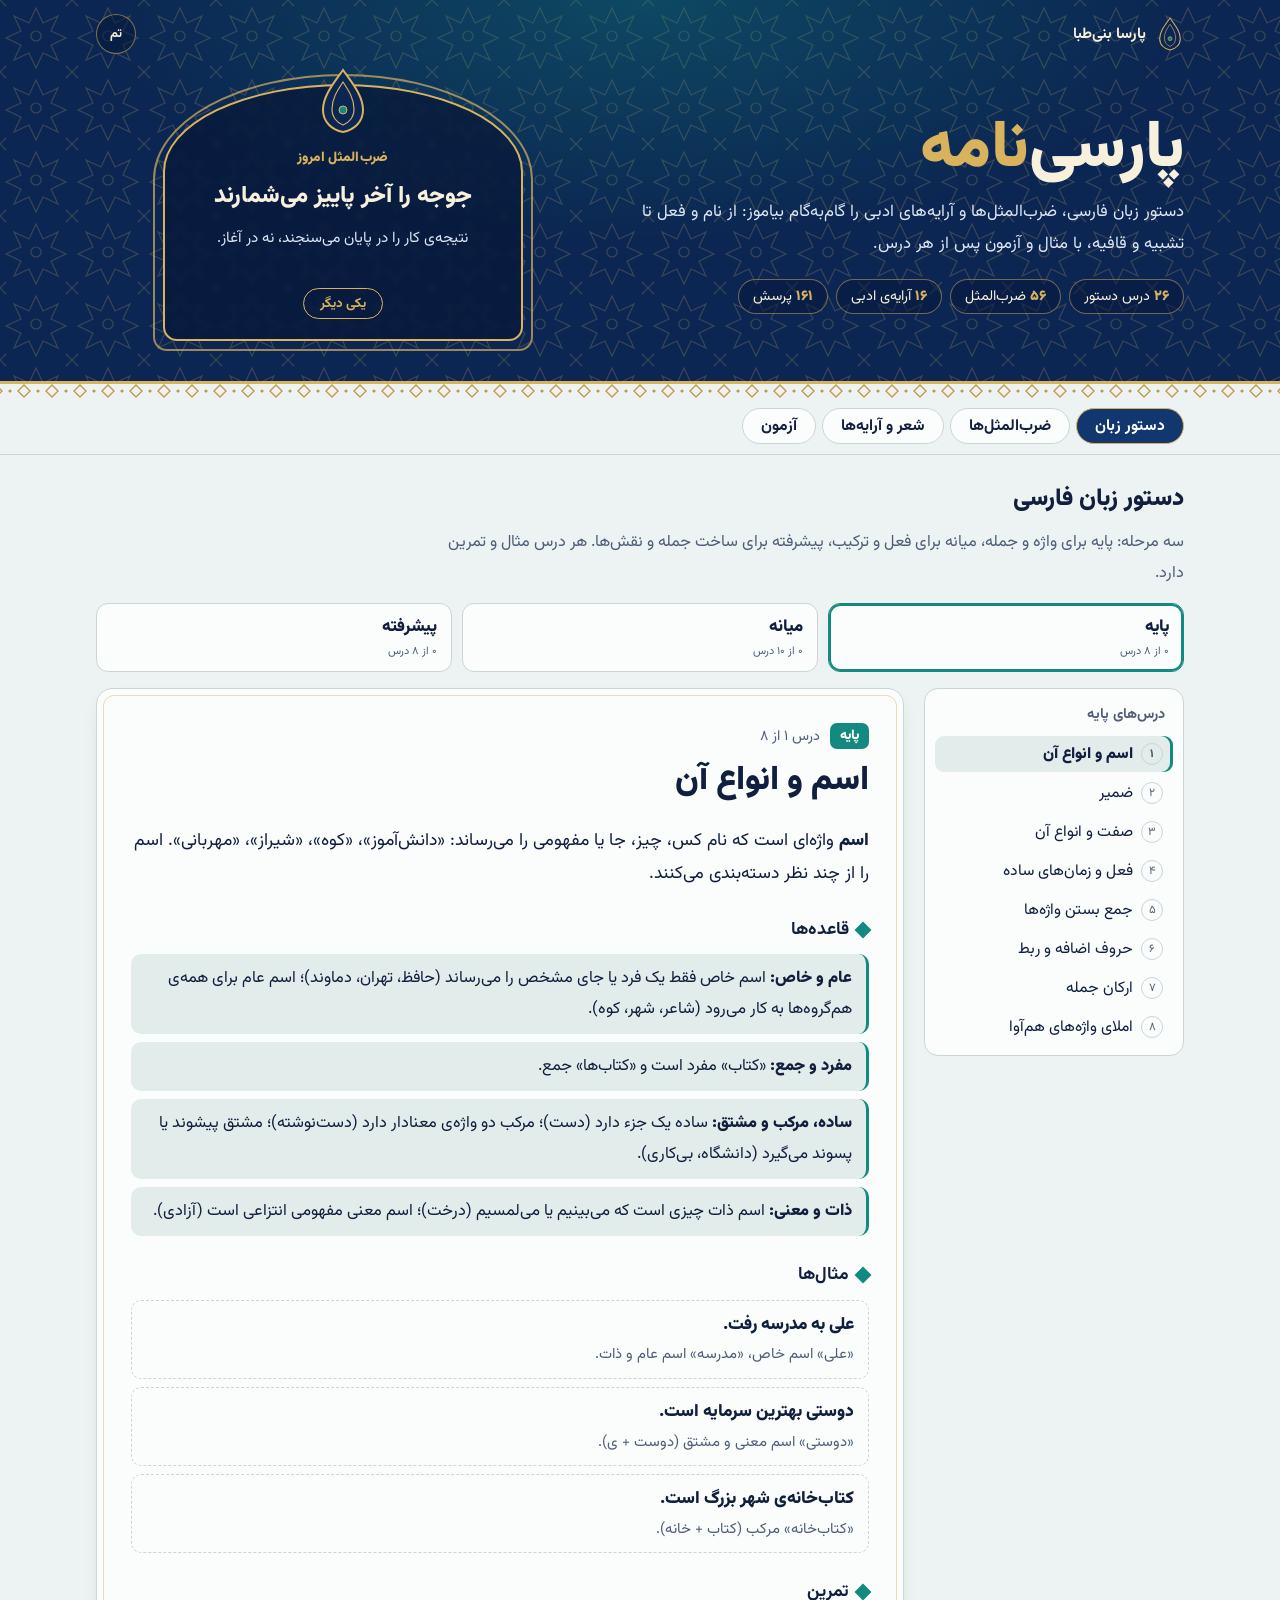
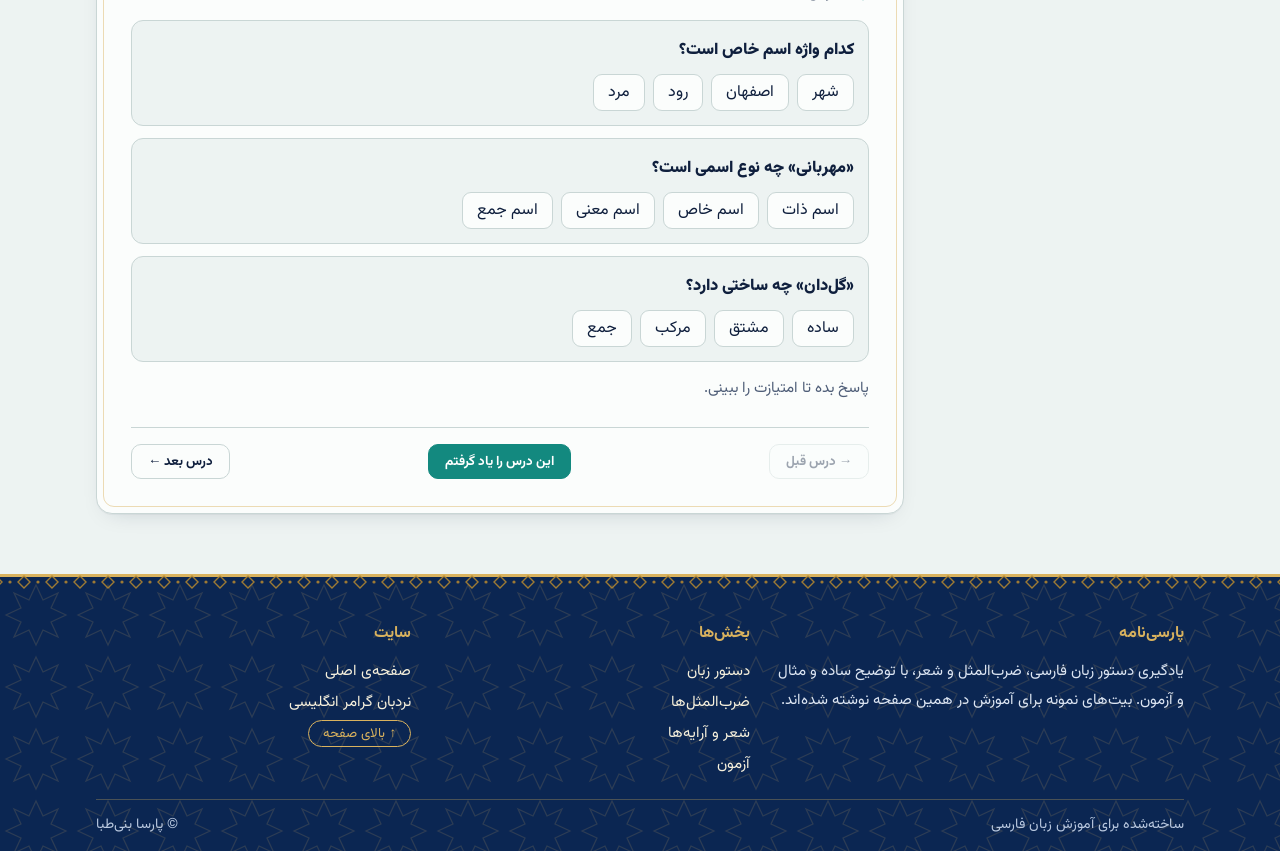
==== persian/index.html @ a96c4ddb "Add Persian learning page at /persian (grammar, proverbs, poetry devices, quiz) Co-Authored-By: Clau" ====
<!doctype html>
<html lang="fa" dir="rtl"><head><meta charset="utf-8"><meta name="viewport" content="width=device-width,initial-scale=1,viewport-fit=cover"><meta name="description" content="پارسی‌نامه: آموزش تعاملی دستور زبان فارسی، ضرب‌المثل‌ها و آرایه‌های ادبی شعر، با مثال و آزمون."><meta property="og:title" content="پارسی‌نامه"><meta property="og:type" content="website"><link rel="icon" href="../assets/img/favicon.svg"><meta name="theme-color" content="#0B2652"><title>پارسی‌نامه | دستور زبان، ضرب‌المثل و شعر فارسی</title>


<style>@font-face{font-family:'Vazirmatn';font-style:normal;font-weight:400;font-display:swap;src:url(fonts/Vazirmatn-Regular.woff2) format('woff2')}@font-face{font-family:'Vazirmatn';font-style:normal;font-weight:500;font-display:swap;src:url(fonts/Vazirmatn-Medium.woff2) format('woff2')}@font-face{font-family:'Vazirmatn';font-style:normal;font-weight:700;font-display:swap;src:url(fonts/Vazirmatn-Bold.woff2) format('woff2')}@font-face{font-family:'Vazirmatn';font-style:normal;font-weight:800;font-display:swap;src:url(fonts/Vazirmatn-Black.woff2) format('woff2')}@font-face{font-family:'Vazirmatn';font-style:normal;font-weight:900;font-display:swap;src:url(fonts/Vazirmatn-Black.woff2) format('woff2')}[hidden]{display:none!important}body{margin:0}
/* Layout: lapis header with khatam lattice and a pointed-arch emblem; tile-framed cards below; gold hairlines, turquoise for level accents. */
:root{
  --bg:#EDF3F2; --surface:#FBFDFC; --ink:#0F1F3D; --muted:#4F5E78; --line:#C9D6D5; --soft:#E2ECEA;
  --lap:#12376F; --lap2:#0B2652; --fir:#13897F; --gold:#A87A22; --goldl:#D9B25E; --anar:#A3283C;
  --l1:#13897F; --l2:#2B5CB0; --l3:#A3283C; --lv:var(--fir);
  --ok:#157A4E; --ok-bg:#E1F3EA; --bad:#B02A3D; --bad-bg:#FBE6E9; --hero-ink:#F6F0DC;
  --fa:"Vazirmatn",Tahoma,"Segoe UI",sans-serif; --shadow:0 1px 0 rgba(15,31,61,.04),0 8px 24px -14px rgba(15,31,61,.25);
}
@media (prefers-color-scheme:dark){:root:not([data-theme="light"]){
  --bg:#08142B; --surface:#0F1F3E; --ink:#E9EFF7; --muted:#9DAFCB; --line:#233A63; --soft:#13264A;
  --lap:#0C2252; --lap2:#071838; --fir:#45C9BE; --gold:#E0B85F; --goldl:#E0B85F; --anar:#EE7389;
  --l1:#45C9BE; --l2:#7BA6F0; --l3:#EE7389; --lv:var(--fir);
  --ok:#5FD39A; --ok-bg:#12372B; --bad:#FF8696; --bad-bg:#431A24; --hero-ink:#F6F0DC; --shadow:0 8px 24px -14px rgba(0,0,0,.6); color-scheme:dark}}
:root[data-theme="dark"]{
  --bg:#08142B; --surface:#0F1F3E; --ink:#E9EFF7; --muted:#9DAFCB; --line:#233A63; --soft:#13264A;
  --lap:#0C2252; --lap2:#071838; --fir:#45C9BE; --gold:#E0B85F; --goldl:#E0B85F; --anar:#EE7389;
  --l1:#45C9BE; --l2:#7BA6F0; --l3:#EE7389; --lv:var(--fir);
  --ok:#5FD39A; --ok-bg:#12372B; --bad:#FF8696; --bad-bg:#431A24; --hero-ink:#F6F0DC; --shadow:0 8px 24px -14px rgba(0,0,0,.6); color-scheme:dark}
*{box-sizing:border-box}
body{margin:0;background:var(--bg);color:var(--ink);font-family:var(--fa);font-size:1.02rem;line-height:1.9;-webkit-font-smoothing:antialiased}
button{font-family:inherit;color:inherit}
:focus-visible{outline:3px solid var(--goldl);outline-offset:2px}
.in{width:100%;max-width:1120px;margin-inline:auto;padding-left:max(16px,env(safe-area-inset-left,0px));padding-right:max(16px,env(safe-area-inset-right,0px))}
/* hero */
.hero{position:relative;color:var(--hero-ink);background:var(--lap2);isolation:isolate;overflow:hidden;
 background-image:url("data:image/svg+xml,%3Csvg xmlns='http://www.w3.org/2000/svg' width='72' height='72' viewBox='0 0 72 72' fill='none' stroke='%23D9B25E' stroke-opacity='.22' stroke-width='1.2'%3E%3Cpath d='M36 8l7 15 15-7-7 15 15 7-15 7 7 15-15-7-7 15-7-15-15 7 7-15-15-7 15-7-7-15 15 7z'/%3E%3Cpath d='M0 0l6 6M72 0l-6 6M0 72l6-6M72 72l-6-6' /%3E%3Ccircle cx='36' cy='36' r='5'/%3E%3C/svg%3E");
 border-bottom:3px solid var(--goldl)}
.hero::after{content:"";position:absolute;inset:0;background:radial-gradient(60% 90% at 50% 0,rgba(19,137,127,.35),transparent 70%);z-index:-1}
.hero-top{display:flex;align-items:center;justify-content:space-between;gap:12px;padding-block:14px}
.brand{display:flex;align-items:center;gap:10px;color:inherit;text-decoration:none;font-weight:700;font-size:.95rem}
.brand svg{width:28px;height:34px}
.iconbtn{border:1px solid rgba(217,178,94,.55);background:rgba(7,24,56,.5);color:var(--hero-ink);width:40px;height:40px;border-radius:50%;cursor:pointer;display:grid;place-items:center;font-size:1.1rem}
.iconbtn:hover{background:rgba(217,178,94,.2)}
.hero-main{display:grid;grid-template-columns:minmax(0,1.15fr) minmax(0,1fr);gap:28px;padding-block:16px 40px;align-items:center}
.hero h1{margin:0 0 8px;font-weight:900;font-size:clamp(2.4rem,7vw,4.1rem);line-height:1.2;letter-spacing:0}
.hero h1 em{font-style:normal;color:var(--goldl)}
.hero .sub{margin:0 0 18px;max-width:34em;color:#DCE5F2;font-size:1.05rem}
.chips{display:flex;flex-wrap:wrap;gap:8px}
.chips span{border:1px solid rgba(217,178,94,.5);border-radius:999px;padding:3px 14px;font-size:.9rem;background:rgba(7,24,56,.45)}
.chips b{color:var(--goldl);font-weight:800}
.arch{position:relative;justify-self:center;width:min(100%,360px)}
.arch::before{content:"";position:absolute;inset:-10px;border:2px solid var(--goldl);border-radius:50% 50% 14px 14px/38% 38% 14px 14px;opacity:.7}
.today{position:relative;background:rgba(7,24,56,.72);border:2px solid var(--goldl);border-radius:50% 50% 14px 14px/34% 34% 14px 14px;padding:56px 22px 20px;text-align:center;backdrop-filter:blur(2px)}
.today .lab{display:inline-block;color:var(--goldl);font-weight:800;font-size:.85rem;letter-spacing:.02em}
.today .pvt{font-size:1.45rem;font-weight:800;line-height:1.7;margin:4px 0 8px;text-wrap:balance}
.today .pvm{font-size:.95rem;color:#DCE5F2;margin:0 0 12px;min-height:3.4em}
.today .go{border:1px solid var(--goldl);background:transparent;color:var(--goldl);padding:4px 16px;border-radius:999px;cursor:pointer;font-weight:700}
.today .go:hover{background:var(--goldl);color:#0B2652}
.toranj{position:absolute;top:-18px;left:50%;transform:translateX(-50%);width:54px;height:66px}
/* ornament */
.zar{height:14px;background:url("data:image/svg+xml,%3Csvg xmlns='http://www.w3.org/2000/svg' width='28' height='14' viewBox='0 0 28 14'%3E%3Cpath d='M14 1l6 6-6 6-6-6z' fill='none' stroke='%23B8892E' stroke-width='1.4'/%3E%3Ccircle cx='0' cy='7' r='1.6' fill='%23B8892E'/%3E%3Ccircle cx='28' cy='7' r='1.6' fill='%23B8892E'/%3E%3C/svg%3E") repeat-x center;opacity:.85}
/* tabs */
.bar{position:sticky;top:env(safe-area-inset-top,0px);z-index:5;background:var(--bg);border-bottom:1px solid var(--line)}
.tabs{display:flex;gap:6px;padding-block:10px;overflow-x:auto;scrollbar-width:thin}
.tabs button{flex:0 0 auto;border:1.5px solid var(--line);background:var(--surface);border-radius:999px;padding:5px 18px;font-weight:700;cursor:pointer;font-size:.98rem;white-space:nowrap}
.tabs button[aria-pressed="true"]{background:var(--lap);color:#fff;border-color:var(--goldl);box-shadow:0 0 0 2px var(--lap) inset}
:root[data-theme="dark"] .tabs button[aria-pressed="true"]{background:var(--lap);}
body::before{content:"";position:fixed;inset:0 0 auto;height:env(safe-area-inset-top,0px);z-index:10;background:var(--bg)}
main{padding-block:22px 40px}
h2.sec{font-size:1.5rem;margin:0 0 4px;font-weight:900}
.lead{color:var(--muted);margin:0 0 14px;max-width:46em}
/* levels */
.levels{display:grid;grid-template-columns:repeat(3,minmax(0,1fr));gap:10px;margin-bottom:16px}
.lvb{border:1.5px solid var(--line);background:var(--surface);border-radius:12px;padding:10px 14px;cursor:pointer;text-align:right;position:relative;overflow:hidden}
.lvb b{display:block;font-size:1.05rem}.lvb small{color:var(--muted)}
.lvb::before{content:"";position:absolute;inset:0 auto 0 0;width:var(--p,0%);background:var(--c);opacity:.14}
.lvb[aria-pressed="true"]{border-color:var(--c);box-shadow:0 0 0 2px var(--c) inset}
.grid{display:grid;grid-template-columns:260px minmax(0,1fr);gap:20px;align-items:start}
.list{position:sticky;top:64px;max-height:calc(100vh - 80px);overflow:auto;background:var(--surface);border:1px solid var(--line);border-radius:14px;padding:10px}
.list h3{margin:2px 8px 8px;font-size:.9rem;color:var(--muted)}
.list ol{list-style:none;margin:0;padding:0;display:grid;gap:3px}
.list button{width:100%;display:flex;align-items:center;gap:8px;border:0;background:transparent;border-radius:9px;padding:6px 10px;cursor:pointer;text-align:right;font-size:.98rem}
.list button:hover{background:var(--soft)}
.list button[aria-current="true"]{background:var(--soft);font-weight:800;box-shadow:inset -3px 0 0 var(--lv)}
.dot{flex:0 0 22px;height:22px;border-radius:50%;border:1.5px solid var(--line);display:grid;place-items:center;font-size:.72rem;color:var(--muted)}
.dot.on{background:var(--ok);border-color:var(--ok);color:#fff}
.card{background:var(--surface);border:1px solid var(--line);border-radius:16px;padding:clamp(18px,3.2vw,34px);box-shadow:var(--shadow);position:relative}
.card::after{content:"";position:absolute;inset:6px;border:1px solid var(--goldl);border-radius:11px;opacity:.45;pointer-events:none}
.eyebrow{display:flex;align-items:center;gap:10px;color:var(--muted);font-size:.9rem}
.tag{background:var(--lv);color:#fff;border-radius:7px;padding:0 10px;font-weight:800;font-size:.85rem}
.card h2{margin:6px 0 10px;font-size:clamp(1.5rem,3.6vw,2.1rem);font-weight:900;line-height:1.5}
.card h3{font-size:1.1rem;margin:22px 0 8px;display:flex;align-items:center;gap:8px}
.card h3::before{content:"";width:12px;height:12px;background:var(--lv);transform:rotate(45deg);flex:0 0 12px}
.intro{font-size:1.1rem}
.rules{margin:0;padding:0;list-style:none;display:grid;gap:8px}
.rules li{padding:9px 14px;border-radius:10px;background:var(--soft);border-right:3px solid var(--lv)}
b{font-weight:800}
.exs{display:grid;gap:8px}
.ex{border:1px dashed var(--line);border-radius:10px;padding:8px 14px}
.ex .s{font-weight:800;font-size:1.08rem}
.ex .n{color:var(--muted);font-size:.93rem}
.foot{display:flex;flex-wrap:wrap;gap:10px;justify-content:space-between;align-items:center;margin-top:24px;padding-top:16px;border-top:1px solid var(--line)}
.btn{border:1.5px solid var(--line);background:var(--surface);border-radius:10px;padding:6px 16px;cursor:pointer;font-weight:700}
.btn:hover{border-color:var(--lv)}
.btn.primary{background:var(--lv);border-color:var(--lv);color:#fff}
:root:not([data-theme="dark"]) .btn.primary{color:#fff}
.btn:disabled{opacity:.4;cursor:default}
/* quiz */
.q{margin:12px 0;padding:14px;border:1px solid var(--line);border-radius:12px;background:var(--bg)}
.qt{font-weight:800;margin-bottom:8px}
.qt.v{font-weight:600;line-height:2}
.opts{display:flex;flex-wrap:wrap;gap:8px}
.opts button{border:1.5px solid var(--line);background:var(--surface);border-radius:9px;padding:5px 14px;cursor:pointer;font-size:1rem}
.opts button:hover:not(:disabled){border-color:var(--lv)}
.opts button.ok{border-color:var(--ok);background:var(--ok-bg);color:var(--ok);font-weight:800}
.opts button.bad{border-color:var(--bad);background:var(--bad-bg);color:var(--bad);text-decoration:line-through}
.opts button:disabled{cursor:default}
.opts.col{flex-direction:column;align-items:stretch}
.opts.col button{text-align:right;line-height:1.8}
.why{margin-top:10px;font-size:.94rem;padding:8px 12px;border-radius:8px}
.why.ok{background:var(--ok-bg);color:var(--ok)}.why.bad{background:var(--bad-bg);color:var(--bad)}
.pscore{color:var(--muted);font-size:.95rem}
.link{border:0;background:none;color:var(--lv);text-decoration:underline;cursor:pointer;padding:0;font-weight:700}
/* verses */
.bayt{display:grid;grid-template-columns:minmax(0,1fr) 28px minmax(0,1fr);align-items:center;gap:6px;margin:10px 0;padding:14px 16px;border:1px solid var(--goldl);border-radius:10px;background:linear-gradient(var(--soft),var(--soft));position:relative;font-size:1.12rem;font-weight:500;line-height:2}
.bayt::before{content:"";position:absolute;inset:3px;border:1px solid var(--line);border-radius:7px;pointer-events:none}
.bayt .m{text-align:center;position:relative}
.bayt .g{text-align:center;color:var(--gold);font-size:.9rem}
.bayt.one{grid-template-columns:1fr}
.bn{margin:-4px 4px 12px;font-size:.93rem;color:var(--muted)}
.bn b{color:var(--lv)}
.phs{display:grid;grid-template-columns:repeat(auto-fill,minmax(250px,1fr));gap:8px}
.ph{border:1px dashed var(--line);border-radius:10px;padding:8px 12px}
.ph b{display:block}.ph span{color:var(--muted);font-size:.92rem}
.ptabs{display:flex;gap:8px;margin-bottom:14px;flex-wrap:wrap}
.ptabs button{border:1.5px solid var(--line);background:var(--surface);border-radius:999px;padding:4px 16px;cursor:pointer;font-weight:700}
.ptabs button[aria-pressed="true"]{background:var(--gold);border-color:var(--gold);color:#fff}
:root[data-theme="dark"] .ptabs button[aria-pressed="true"]{color:#0B2652}
@media (prefers-color-scheme:dark){:root:not([data-theme="light"]) .ptabs button[aria-pressed="true"]{color:#0B2652}}
/* proverbs */
.tools{display:flex;gap:10px;flex-wrap:wrap;margin-bottom:12px}
.tools input{flex:1 1 220px;min-width:0;font:inherit;border:1.5px solid var(--line);background:var(--surface);color:var(--ink);padding:6px 14px;border-radius:10px}
.cats{display:flex;gap:6px;flex-wrap:wrap;margin-bottom:14px}
.cats button{border:1.5px solid var(--line);background:var(--surface);border-radius:999px;padding:3px 14px;cursor:pointer;font-size:.93rem}
.cats button[aria-pressed="true"]{background:var(--fir);border-color:var(--fir);color:#fff}
:root[data-theme="dark"] .cats button[aria-pressed="true"]{color:#08142B}
@media (prefers-color-scheme:dark){:root:not([data-theme="light"]) .cats button[aria-pressed="true"]{color:#08142B}}
.pvs{display:grid;grid-template-columns:repeat(auto-fill,minmax(310px,1fr));gap:12px}
.pv{background:var(--surface);border:1px solid var(--line);border-radius:14px;padding:16px 18px;position:relative;box-shadow:var(--shadow);min-width:0}
.pv::before{content:"";position:absolute;inset:5px;border:1px solid var(--goldl);border-radius:10px;opacity:.4;pointer-events:none}
.pv .t{font-weight:900;font-size:1.12rem;line-height:1.8;text-wrap:balance}
.pv .c{font-size:.8rem;color:var(--muted)}
.pv .mm{margin-top:8px}
.pv .mm p{margin:0 0 6px}
.pv .us{color:var(--muted);font-size:.93rem}
.pv button.show{margin-top:6px}
/* quiz box */
.quizbox{background:var(--surface);border:1px solid var(--line);border-radius:16px;padding:clamp(18px,3.5vw,34px);max-width:780px;margin:0 auto;box-shadow:var(--shadow);position:relative}
.quizbox::after{content:"";position:absolute;inset:6px;border:1px solid var(--goldl);border-radius:11px;opacity:.45;pointer-events:none}
.picks{display:flex;flex-wrap:wrap;gap:8px;margin:12px 0}
.picks label{border:1.5px solid var(--line);border-radius:10px;padding:4px 14px;cursor:pointer;display:flex;gap:8px;align-items:center}
.qprog{display:flex;justify-content:space-between;color:var(--muted);font-size:.92rem;margin-bottom:6px}
.score{font-size:3rem;font-weight:900;color:var(--lv)}
.miss{list-style:none;padding:0;display:grid;gap:8px}
.miss li{border:1px solid var(--line);border-radius:10px;padding:10px 14px}
/* footer */
.site-foot{margin-top:20px;background:var(--lap2);color:var(--hero-ink);border-top:3px solid var(--goldl);position:relative;
 background-image:url("data:image/svg+xml,%3Csvg xmlns='http://www.w3.org/2000/svg' width='72' height='72' viewBox='0 0 72 72' fill='none' stroke='%23D9B25E' stroke-opacity='.16' stroke-width='1.2'%3E%3Cpath d='M36 8l7 15 15-7-7 15 15 7-15 7 7 15-15-7-7 15-7-15-15 7 7-15-15-7 15-7-7-15 15 7z'/%3E%3C/svg%3E")}
.foot-in{display:grid;grid-template-columns:1.3fr 1fr 1fr;gap:24px;padding-block:30px 20px}
.site-foot h4{margin:0 0 8px;color:var(--goldl);font-size:1rem}
.site-foot p,.site-foot li{margin:0;color:#DCE5F2;font-size:.95rem}
.site-foot ul{list-style:none;margin:0;padding:0;display:grid;gap:2px}
.site-foot a,.site-foot .fl{color:var(--hero-ink);text-decoration:none;border:0;background:none;cursor:pointer;padding:0;font-size:.95rem}
.site-foot a:hover,.site-foot .fl:hover{color:var(--goldl)}
.copy{border-top:1px solid rgba(217,178,94,.3);padding-block:12px;display:flex;justify-content:space-between;gap:10px;flex-wrap:wrap;font-size:.88rem;color:#B9C8DF}
.up{border:1px solid var(--goldl);background:transparent;color:var(--goldl);border-radius:999px;padding:2px 14px;cursor:pointer}
@media (max-width:860px){
 .hero-main{grid-template-columns:1fr}.arch{width:min(100%,380px)}
 .grid{grid-template-columns:1fr}.list{position:static;max-height:none}
 .list ol{display:flex;overflow-x:auto;gap:6px;padding-bottom:4px}.list li{flex:0 0 auto}.list button{white-space:nowrap;border:1px solid var(--line)}
 .foot-in{grid-template-columns:1fr}
 .bayt{grid-template-columns:1fr;gap:0}.bayt .g{display:none}
}
@media (prefers-reduced-motion:reduce){*{animation:none!important;transition:none!important}}
</style>
</head><body><svg width="0" height="0" style="position:absolute" aria-hidden="true"><defs>
<symbol id="toranj" viewBox="0 0 54 66"><path d="M27 2c10 14 20 26 20 40 0 12-9 20-20 22C16 62 7 54 7 42 7 28 17 16 27 2z" fill="#0B2652" stroke="#D9B25E" stroke-width="2"/><path d="M27 14c6 9 11 17 11 27 0 8-5 14-11 16-6-2-11-8-11-16 0-10 5-18 11-27z" fill="none" stroke="#D9B25E" stroke-width="1.2"/><circle cx="27" cy="42" r="4" fill="#13897F" stroke="#D9B25E" stroke-width="1"/></symbol>
<symbol id="star" viewBox="0 0 40 40"><path d="M20 2l5 11 11-5-5 11 11 5-11 5 5 11-11-5-5 11-5-11-11 5 5-11L2 20l11-5-5-11 11 5z" fill="none" stroke="currentColor" stroke-width="2" stroke-linejoin="round"/></symbol>
</defs></svg>
<header class="hero">
 <div class="in">
  <div class="hero-top">
   <a class="brand" href="https://parsabanitaba.ir/" aria-label="سایت پارسا بنی‌طبا"><svg aria-hidden="true"><use href="#toranj"/></svg><span>پارسا بنی‌طبا</span></a>
   <button class="iconbtn" id="theme" aria-label="تغییر تم روشن و تاریک" title="تغییر تم" style="font-size:.8rem;font-weight:700">تم</button>
  </div>
  <div class="hero-main">
   <div>
    <h1>پارسی<em>‌نامه</em></h1>
    <p class="sub">دستور زبان فارسی، ضرب‌المثل‌ها و آرایه‌های ادبی را گام‌به‌گام بیاموز: از نام و فعل تا تشبیه و قافیه، با مثال و آزمون پس از هر درس.</p>
    <div class="chips"><span><b id="st-g">۰</b> درس دستور</span><span><b id="st-p">۰</b> ضرب‌المثل</span><span><b id="st-a">۰</b> آرایه‌ی ادبی</span><span><b id="st-q">۰</b> پرسش</span></div>
   </div>
   <div class="arch"><div class="today"><svg class="toranj" aria-hidden="true"><use href="#toranj"/></svg><span class="lab">ضرب‌المثل امروز</span><div class="pvt" id="tdT"></div><p class="pvm" id="tdM"></p><button class="go" id="tdN">یکی دیگر</button></div></div>
  </div>
 </div>
</header>
<div class="zar" aria-hidden="true"></div>
<div class="bar"><div class="in"><nav class="tabs" aria-label="بخش‌ها">
 <button data-mode="gram" aria-pressed="true">دستور زبان</button>
 <button data-mode="prov" aria-pressed="false">ضرب‌المثل‌ها</button>
 <button data-mode="poet" aria-pressed="false">شعر و آرایه‌ها</button>
 <button data-mode="quiz" aria-pressed="false">آزمون</button>
</nav></div></div>
<main class="in"><div id="main"></div></main>
<footer class="site-foot">
 <div class="zar" aria-hidden="true" style="margin-top:-2px"></div>
 <div class="in">
  <div class="foot-in">
   <div><h4>پارسی‌نامه</h4><p>یادگیری دستور زبان فارسی، ضرب‌المثل و شعر، با توضیح ساده و مثال و آزمون. بیت‌های نمونه برای آموزش در همین صفحه نوشته شده‌اند.</p></div>
   <div><h4>بخش‌ها</h4><ul><li><button class="fl" data-fmode="gram">دستور زبان</button></li><li><button class="fl" data-fmode="prov">ضرب‌المثل‌ها</button></li><li><button class="fl" data-fmode="poet">شعر و آرایه‌ها</button></li><li><button class="fl" data-fmode="quiz">آزمون</button></li></ul></div>
   <div><h4>سایت</h4><ul><li><a href="https://parsabanitaba.ir/">صفحه‌ی اصلی</a></li><li><a href="https://parsabanitaba.ir/english/">نردبان گرامر انگلیسی</a></li><li><button class="up" id="totop">↑ بالای صفحه</button></li></ul></div>
  </div>
  <div class="copy"><span>ساخته‌شده برای آموزش زبان فارسی</span><span>© پارسا بنی‌طبا</span></div>
 </div>
</footer>
<noscript><p style="padding:24px">برای استفاده از این صفحه جاوااسکریپت را فعال کنید.</p></noscript><script>
(function(){
"use strict";
const $=(s,r)=>(r||document).querySelector(s);
const store={get(k,d){try{const v=localStorage.getItem(k);return v==null?d:JSON.parse(v)}catch(e){return d}},set(k,v){try{localStorage.setItem(k,JSON.stringify(v))}catch(e){}}};
const esc=s=>String(s).replace(/[&<>"]/g,c=>({"&":"&amp;","<":"&lt;",">":"&gt;",'"':"&quot;"}[c]));
const rich=s=>esc(s).replace(/\*\*(.+?)\*\*/g,"<b>$1</b>");
const fd=n=>String(n).replace(/\d/g,d=>"۰۱۲۳۴۵۶۷۸۹"[d]);
const shuf=a=>{a=a.slice();for(let i=a.length-1;i>0;i--){const j=Math.floor(Math.random()*(i+1));[a[i],a[j]]=[a[j],a[i]]}return a};
const LVN={1:{n:"پایه",c:"--l1"},2:{n:"میانه",c:"--l2"},3:{n:"پیشرفته",c:"--l3"}};
const G=[
{lv:1,id:"esm",fa:"اسم و انواع آن",i:"**اسم** واژه‌ای است که نام کس، چیز، جا یا مفهومی را می‌رساند: «دانش‌آموز»، «کوه»، «شیراز»، «مهربانی». اسم را از چند نظر دسته‌بندی می‌کنند.",r:["**عام و خاص:** اسم خاص فقط یک فرد یا جای مشخص را می‌رساند (حافظ، تهران، دماوند)؛ اسم عام برای همه‌ی هم‌گروه‌ها به کار می‌رود (شاعر، شهر، کوه).","**مفرد و جمع:** «کتاب» مفرد است و «کتاب‌ها» جمع.","**ساده، مرکب و مشتق:** ساده یک جزء دارد (دست)؛ مرکب دو واژه‌ی معنادار دارد (دست‌نوشته)؛ مشتق پیشوند یا پسوند می‌گیرد (دانشگاه، بی‌کاری).","**ذات و معنی:** اسم ذات چیزی است که می‌بینیم یا می‌لمسیم (درخت)؛ اسم معنی مفهومی انتزاعی است (آزادی)."],x:["علی به مدرسه رفت.|«علی» اسم خاص، «مدرسه» اسم عام و ذات.","دوستی بهترین سرمایه است.|«دوستی» اسم معنی و مشتق (دوست + ی).","کتاب‌خانه‌ی شهر بزرگ است.|«کتاب‌خانه» مرکب (کتاب + خانه)."],q:[["کدام واژه اسم خاص است؟",["شهر","اصفهان","رود","مرد"],1,"«اصفهان» نام یک شهر مشخص است."],["«مهربانی» چه نوع اسمی است؟",["اسم ذات","اسم خاص","اسم معنی","اسم جمع"],2,"مفهومی انتزاعی است و دیده یا لمس نمی‌شود."],["«گل‌دان» چه ساختی دارد؟",["ساده","مشتق","مرکب","جمع"],2,"گل + دان؛ دو جزء معنادار."]]},
{lv:1,id:"zamir",fa:"ضمیر",i:"**ضمیر** واژه‌ای است که به جای اسم می‌نشیند تا تکرار نشود: «مریم آمد. او نشست.»",r:["**شخصی جدا:** من، تو، او، ما، شما، ایشان، آنان.","**شخصی پیوسته:** «‌م، ‌ت، ‌ش، ‌مان، ‌تان، ‌شان» که به واژه می‌چسبند: کتابم، کتابت، کتابش.","**اشاره:** این، آن، همین، همان، اینجا، آنجا.","**پرسشی:** که، کی، چه، چی، کدام، چند.","**مشترک:** خود، خویش، خویشتن (برای همه‌ی شخص‌ها).","**مبهم:** همه، هیچ‌کس، برخی، دیگری."],x:["من او را دیدم.|«من» ضمیر جدا؛ «او» ضمیر جدا (مفعول).","کتابم را برداشتم.|«‌م» ضمیر پیوسته (مضاف‌الیه).","او خود این کار را کرد.|«خود» ضمیر مشترک."],q:[["در «دفترش را باز کرد» ضمیر کدام است؟",["دفتر","ش","را","باز"],1,"«‌ش» ضمیر پیوسته است."],["«این» در «این را بردار» چیست؟",["ضمیر اشاره","ضمیر شخصی","صفت","قید"],0,"به جای اسم نشسته است."],["«خود» چه ضمیری است؟",["پرسشی","مشترک","اشاره","مبهم"],1,"در همه‌ی شخص‌ها به کار می‌رود."]]},
{lv:1,id:"sefat",fa:"صفت و انواع آن",i:"**صفت** واژه‌ای است که اسم را توصیف یا محدود می‌کند. در فارسی صفت معمولاً **بعد** از اسم می‌آید و میان آن‌ها کسره است: «گل زیبا».",r:["**بیانی:** ویژگی را می‌گوید (هوای سرد).","**شمارشی:** عدد است (سه کتاب، سومین روز). اصلی و ترتیبی دارد.","**اشاره:** این، آن (این کتاب).","**پرسشی:** کدام، چه، چند (کدام راه؟).","**تعجبی:** چه (چه هوایی!).","**مبهم:** هر، همه، چند، برخی (هر روز).","**صفت فاعلی، مفعولی، نسبی، لیاقت:** خندان، نوشته، ایرانی، دیدنی."],x:["دانش‌آموز کوشا موفق می‌شود.|«کوشا» صفت بیانی.","این کتاب را بردار.|«این» صفت اشاره.","چه شبی بود!|«چه» صفت تعجبی."],q:[["در «سه روز» «سه» چیست؟",["صفت شمارشی","صفت بیانی","قید","ضمیر"],0,"عدد است و اسم را می‌شمارد."],["صفت در «آب سرد» کدام است؟",["آب","سرد","هیچ‌کدام","هر دو"],1,"«سرد» ویژگی «آب» را می‌گوید."],["«ایرانی» در «غذای ایرانی» چه نوع صفتی است؟",["فاعلی","نسبی","شمارشی","اشاره"],1,"با پسوند «ـی» منسوب می‌کند."]]},
{lv:1,id:"fel",fa:"فعل و زمان‌های ساده",i:"**فعل** کاری را یا حالتی را همراه با زمان می‌رساند. هر فعل **بن ماضی** و **بن مضارع** دارد: «رفت» (بن ماضی: رفت) و «رو» (بن مضارع).",r:["**ماضی ساده:** بن ماضی + شناسه: رفتم، رفتی، رفت.","**مضارع اخباری:** می + بن مضارع + شناسه: می‌روم.","**آینده:** خواه + شناسه + بن ماضی: خواهم رفت.","**امر:** (ب) + بن مضارع: برو، بنویس. **نهی:** نـ + بن مضارع: نرو.","**شناسه‌ها:** ـم، ـی، ـ(ـد)، ـیم، ـید، ـند."],x:["او دیروز آمد.|ماضی ساده.","من هر روز کتاب می‌خوانم.|مضارع اخباری.","فردا خواهم رفت.|آینده.","در را نبند.|نهی."],q:[["«می‌نویسیم» چه زمانی است؟",["ماضی ساده","مضارع اخباری","آینده","امر"],1,"می + بن مضارع (نویس) + یم."],["بن مضارع «رفتن» کدام است؟",["رف","رو","رفت","می‌رو"],1,"«رو» (می‌روم)."],["«خواهند آمد» چه زمانی است؟",["مضارع","ماضی نقلی","آینده","امر"],2,"خواه + شناسه + بن ماضی."]]},
{lv:1,id:"jam",fa:"جمع بستن واژه‌ها",i:"در فارسی چند راه برای جمع بستن هست؛ پرکاربردترین «ها» است.",r:["**ـها:** برای همه‌ی اسم‌ها و امروز بیش از همه: کتاب‌ها، درخت‌ها.","**ـان:** بیشتر برای جاندار و کاربرد ادبی: دانشجویان، درختان.","**ـات:** معمولاً در واژه‌های عربی‌تبار: ادبیات، تجربیات، کلمات.","**ـین / ـون:** معلمین، مسلمون (عربی و گفتاری).","**جمع مکسر عربی:** کتب (کتاب)، علوم (علم)، اساتید (استاد). امروز بهتر است برای واژه‌ی فارسی از «ها» استفاده شود.","نکته: بعد از عدد، اسم مفرد می‌آید: «سه کتاب»، نه «سه کتاب‌ها»."],x:["پرندگان در آسمان‌اند.|ـان در پرنده‌گان (گ برای پیوند).","میوه‌جات فروشی باز است.|ـات.","پنج دانش‌آموز آمدند.|بعد از عدد مفرد."],q:[["شکل درست کدام است؟",["چهار کتاب‌ها","چهار کتاب","چهار کتابان","چهارتا کتب"],1,"بعد از عدد مفرد می‌آید."],["جمع «ادیب» با ـان کدام است؟",["ادیبان","ادیب‌ها‌ان","ادیبات","ادیب‌ین"],0,"ادیبان درست و رایج است."],["«ـات» بیشتر با چه واژه‌هایی می‌آید؟",["فارسی اصیل","عربی‌تبار","ترکی","فرانسوی"],1,"مثل ادبیات و مکاتبات."]]},
{lv:1,id:"harf",fa:"حروف اضافه و ربط",i:"**حرف** واژه‌ای است که بین واژه‌ها یا جمله‌ها پیوند می‌دهد و خودش معنی مستقل ندارد.",r:["**حرف اضافه:** از، به، در، با، بر، برای، تا، بی، مانند: «به خانه رفتم».","**حرف ربط همپایه:** و، یا، اما، ولی، لیکن.","**حرف ربط وابسته:** که، اگر، چون، زیرا، تا، هرچند.","**حرف ندا:** ای، یا، ا: «ای دوست!».","**حرف تأکید و ربط ویژه:** همین، نیز، هم."],x:["من و تو به بازار رفتیم.|«و» ربط همپایه؛ «به» حرف اضافه.","اگر بیایی، می‌روم.|«اگر» ربط وابسته (شرط).","ای خدا!|«ای» حرف ندا."],q:[["«که» در «گفت که می‌آید» چه حرفی است؟",["اضافه","ربط وابسته","ندا","همپایه"],1,"جمله‌ی «می‌آید» را به جمله‌ی پایه وصل می‌کند."],["حرف اضافه کدام است؟",["و","اما","با","اگر"],2,"«با» متمم می‌گیرد."],["«ای» کجا به کار می‌رود؟",["شرط","ندا","مقایسه","مکان"],1,"برای خطاب کردن."]]},
{lv:1,id:"jomle",fa:"ارکان جمله",i:"جمله از **نهاد** و **گزاره** ساخته می‌شود. نهاد کننده‌ی کار است و گزاره بقیه‌ی جمله. فعل در پایان جمله می‌آید.",r:["**نهاد:** کننده‌ی کار یا موضوع جمله (چه کسی؟).","**فعل:** هسته‌ی گزاره.","**مفعول:** آنچه کار بر آن واقع می‌شود (معمولاً با «را»).","**متمم:** اسمی با حرف اضافه (به مدرسه).","**قید:** زمان و مکان و چگونگی (امروز، آهسته).","**مسند:** در جمله‌ی اسنادی، ویژگی نهاد (هوا سرد است)."],x:["مریم نامه را نوشت.|نهاد: مریم؛ مفعول: نامه؛ فعل: نوشت.","کودک به باغ رفت.|متمم: به باغ.","او آهسته آمد.|قید: آهسته."],q:[["نهاد در «پسر کتاب را خرید» کدام است؟",["کتاب","پسر","را","خرید"],1,"کننده‌ی کار «پسر» است."],["«را» در «کتاب را خرید» نشانه‌ی چیست؟",["متمم","مفعول","مسند","نهاد"],1,"«را» نشانه‌ی مفعول است."],["«به باغ» چه نقشی دارد؟",["مفعول","قید","متمم","مسند"],2,"اسم همراه حرف اضافه."]]},
{lv:1,id:"emla",fa:"املای واژه‌های هم‌آوا",i:"در فارسی چند حرف یک صدا دارند و املای درست را باید از معنی و ریشه دانست.",r:["**ز، ذ، ض، ظ** (همه «ز»): زمان، ذهن، ضمیر، ظهر.","**س، ث، ص** (همه «س»): سبز، ثروت، صبر.","**ت، ط** (همه «ت»): تاب، طاقت.","**ق، غ:** قصه (ق)، غصه (غ)؛ قایم و غایب.","**ه، ح** و **ع، ا** در واژه‌های عربی: حیات، هیجان، عمر، امر.","هم‌آواها: **خوار** (ذلیل)، **خار** (تیغ)، **خواست** و **خاست**، **حضور** و **حظور**(نادرست)."],x:["صبر تلخ است ولی میوه‌ی شیرین دارد.|ص در صبر.","ذهنش خسته است.|ذ در ذهن.","غصه نخور، قصه بگو.|غ / ق."],q:[["شکل درست کدام است؟",["زهن","ذهن","ضهن","ظهن"],1,"ذهن با «ذ» است."],["«سبر / صبر / ثبر» کدام درست است؟",["سبر","صبر","ثبر","هیچ‌کدام"],1,"«صبر» با «ص»."],["«غایب» با «قایب» چه فرقی دارد؟",["هیچ","غایب درست است","قایب درست است","هر دو"],1,"غایب یعنی حاضر نبودن."]]}];

G.push(
{lv:2,id:"moratebe",fa:"مراتب صفت",i:"صفت سه مرتبه دارد: **مطلق**، **تفضیلی** و **عالی**.",r:["**مطلق:** بدون مقایسه: بزرگ.","**تفضیلی:** صفت + «تر»: بزرگ‌تر. با «از» مقایسه می‌کند: او از من بزرگ‌تر است.","**عالی:** صفت + «ترین» یا «تر از همه»: بزرگ‌ترین. در شعر کهن «ـین» هم هست: مهین، کهین.","صفت‌های تفضیلی عربی مثل «برتر، بهتر، بیشتر» خود تفضیلی‌اند؛ «بهتر» را «بهتر‌تر» نمی‌نویسند."],x:["البرز بلندتر از ساوالان نیست.|تفضیلی با «از».","او کوشاترین دانش‌آموز کلاس است.|عالی.","این راه بهتر است.|بهتر = خوب + تر."],q:[["مرتبه‌ی «زیباترین» چیست؟",["مطلق","تفضیلی","عالی","هیچ"],2,"ـترین = عالی."],["کدام درست است؟",["بهتر‌تر","بهتر","بدتر‌ترین‌تر","خوب‌تر‌تر"],1,"«بهتر» خود تفضیلی است."],["«از» در جمله‌ی «علی از رضا بلندتر است» چه می‌کند؟",["مقایسه","مکان","زمان","علت"],0,"مقایسه را کامل می‌کند."]]},
{lv:2,id:"zaman",fa:"زمان‌های ماضی و مضارع",i:"هر زمان با ساختی مشخص ساخته می‌شود. ماضی چند گونه دارد.",r:["**ماضی ساده:** رفتم.","**ماضی استمراری:** می + ماضی: می‌رفتم (کار مکرر یا ادامه‌دار).","**ماضی نقلی:** صفت مفعولی + هستم: رفته‌ام (نتیجه‌اش تا حالا ادامه دارد).","**ماضی بعید:** رفته بودم (پیش از ماضی دیگر).","**ماضی التزامی:** رفته باشم (احتمال، آرزو).","**مضارع اخباری:** می‌روم. **مضارع التزامی:** بروم (با «باید، شاید، تا»).","**آینده:** خواهم رفت."],x:["پارسال می‌رفتیم کوه.|استمراری.","تا رسیدی، رفته بودم.|ماضی بعید.","شاید فردا بیایم.|مضارع التزامی."],q:[["«کتاب را خوانده‌ام» چه زمانی است؟",["ماضی ساده","ماضی نقلی","ماضی بعید","التزامی"],1,"خوانده + ام."],["«باید بروی» چه زمانی است؟",["اخباری","التزامی","آینده","امر"],1,"بعد از «باید» التزامی می‌آید."],["«می‌خواندند» کدام است؟",["ماضی استمراری","نقلی","بعید","آینده"],0,"می + ماضی."]]},
{lv:2,id:"lazem",fa:"فعل لازم و متعدی، معلوم و مجهول",i:"فعل **لازم** مفعول نمی‌خواهد؛ **متعدی** مفعول می‌خواهد. فعل **معلوم** کننده‌ی کار را نشان می‌دهد؛ **مجهول** کننده‌ی کار را پنهان می‌کند.",r:["لازم: رفتن، آمدن، خندیدن (او خندید).","متعدی به یک مفعول: خوردن (نان را خورد). متعدی به دو مفعول یا مفعول و متمم: دادن (کتاب را به او داد).","**مجهول:** صفت مفعولی + شدن: «کتاب نوشته شد».","از لازم مجهول ساخته نمی‌شود: «رفته شد» غلط است.","مجهول در گفتار رسمی و علمی پرکاربرد است."],x:["پنجره شکسته شد.|مجهول (فاعل نامعلوم).","علی پنجره را شکست.|معلوم.","او خوابید.|لازم."],q:[["«نامه نوشته شد» چه فعلی است؟",["معلوم","مجهول","لازم","امر"],1,"صفت مفعولی + شد."],["کدام فعل لازم است؟",["خوردن","دیدن","دویدن","بردن"],2,"«دوید» مفعول نمی‌خواهد."],["کدام جمله غلط است؟",["در باز شد","به خانه رفته شد","نان خورده شد","نامه نوشته شد"],1,"فعل لازم مجهول نمی‌شود."]]},
{lv:2,id:"mord",fa:"فعل ساده، پیشوندی و مرکب",i:"از نظر ساخت فعل‌ها **ساده** (رفتن)، **پیشوندی** (برگشتن، درآمدن) یا **مرکب** (کمک کردن) اند.",r:["**ساده:** فقط بن و شناسه: می‌نویسم.","**پیشوندی:** پیشوند (بر، در، باز، فرو) + فعل: برداشتن، بازگشتن.","**مرکب:** اسم/صفت + فعل کمکی: تماشا کردن، پاک شدن، دوست داشتن.","فعل مرکب را یک معنی کلی می‌دهد و می‌شود با فعل ساده جایگزین کرد: **کمک کردن = یاری دادن**.","از «کردن، شدن، داشتن، دادن، زدن، گرفتن» بسیار فعل مرکب ساخته می‌شود."],x:["او در را باز کرد.|«باز کردن» مرکب.","کتاب را برداشت.|پیشوندی (بر + داشت).","نامه‌ها را آورد.|ساده."],q:[["«برگشتن» چه نوع فعلی است؟",["ساده","پیشوندی","مرکب","مجهول"],1,"بر + گشتن."],["«گوش دادن» چه نوع فعلی است؟",["ساده","پیشوندی","مرکب","لازم‌تر"],2,"اسم + فعل کمکی."],["کدام فعل ساده است؟",["پیدا کردن","خوردن","در آوردن","تماشا کردن"],1,"یک جزء دارد."]]},
{lv:2,id:"tarkib",fa:"ترکیب وصفی و اضافی",i:"وقتی دو واژه با **کسره‌ی اضافه** به هم وصل شوند، یا ترکیب وصفی است یا ترکیب اضافی.",r:["**وصفی:** اسم + صفت: «گل زیبا»، «روز سرد». هسته: اسم؛ وابسته: صفت.","**اضافی:** اسم + اسم (مضاف و مضاف‌الیه): «کتاب علی»، «دیوار باغ».","ترکیب‌ها می‌توانند تو در تو باشند: «دیوار بلند باغ قدیمی».","کسره بعد از واژه‌ی مختوم به مصوت «ا، و» به «ی» تبدیل می‌شود: «دانایِ روزگار»، «روی ماه».","در خط، کسره نوشته نمی‌شود؛ در شعر همیشه تلفظ می‌شود."],x:["درخت بلند|وصفی.","درخت باغ|اضافی.","پنجره‌ی اتاق کودک|اضافی (تو در تو): پنجره‌ی (اتاقِ کودک)."],q:[["«دفتر حسابداری» چه ترکیبی است؟",["وصفی","اضافی","عطفی","هیچ"],1,"دو اسم به هم وصل شده‌اند."],["«شب تاریک» چه ترکیبی است؟",["وصفی","اضافی","مجهول","شمارشی"],0,"صفت بعد از اسم."],["هسته‌ی «کتاب خوب» کدام است؟",["کتاب","خوب","هر دو","هیچ"],0,"اسم هسته و صفت وابسته است."]]},
{lv:2,id:"ra",fa:"نقش «را» و مفعول",i:"«را» نشانه‌ی **مفعول** است ولی در همه‌ی جمله‌ها نمی‌آید. مفعول معین با «را» و مفعول نامعین بیشتر بدون «را» می‌آید.",r:["مفعول معین: «کتاب را خواندم» (کتاب مشخص).","نامعین: «کتاب خریدم» (یک کتاب).","«را» به معنی «برای» یا «به»: «او را گفتم» (به او گفتم)؛ در شعر کهن بسیار است.","«را» می‌تواند بین ضمیر و مضاف‌الیه فاصله بیندازد (فک اضافه): «دلش را شکستی» = دل او را شکستی."],x:["دوستم را دیدم.|مفعول معین.","نان خوردم.|مفعول نامعین.","او را گفتم که بیاید.|«را» به معنی «به» (کهن)."],q:[["«کتاب را خرید» مفعول چیست؟",["کتاب","را","خرید","هیچ"],0,"مفعول با «را» همراه است."],["«دل او را شکست» به شکل فک اضافه کدام است؟",["دلش را شکست","دل شکست او","او دل را شکست","دلی شکست"],0,"«ش» به او برمی‌گردد."],["کدام مفعول نامعین است؟",["کتاب را برداشت","نان خرید","آن را دید","علی را شناخت"],1,"بدون «را»."]]},
{lv:2,id:"esnadi",fa:"جمله‌ی اسنادی و مسند",i:"جمله‌ی **اسنادی** چیزی را به نهاد نسبت می‌دهد. هسته‌ی آن مسند است و فعل از نوع **اسنادی** (است، شد، گشت، گردید، بود، ماند).",r:["ساختار: نهاد + مسند + فعل اسنادی.","«هوا سرد است» نهاد: هوا؛ مسند: سرد.","بعضی فعل‌ها در جمله‌ای اسنادی و در جمله‌ای دیگر غیراسنادی‌اند: «علی معلم شد» (اسنادی) و «علی به مدرسه شد» (غیراسنادی، کهن).","مسند می‌تواند اسم، صفت یا ضمیر باشد."],x:["مریم پزشک است.|مسند: پزشک.","او خسته شد.|مسند: خسته.","هوا گرم می‌ماند.|مسند: گرم."],q:[["مسند در «شب تاریک شد» کدام است؟",["شب","تاریک","شد","هیچ"],1,"ویژگی را به نهاد نسبت می‌دهد."],["کدام فعل اسنادی است؟",["خوردن","شدن","رفتن","نوشتن"],1,"«شدن» اسنادی است."],["«او کتاب را خواند» اسنادی است؟",["بله","خیر","گاهی","هیچ"],1,"فعل «خواند» اسنادی نیست."]]},
{lv:2,id:"qeyd",fa:"قید و انواع آن",i:"**قید** واژه‌ای است که معنی فعل، صفت یا قید دیگری را روشن می‌کند: چگونه؟ کی؟ کجا؟ چقدر؟",r:["**زمان:** امروز، دیروز، هنوز، همیشه.","**مکان:** اینجا، آنجا، بالا، پایین.","**حالت:** آهسته، شادمانه، سریع.","**مقدار:** خیلی، بسیار، کمی، اندکی.","**تأکید:** حتماً، قطعاً. **نفی:** هرگز، اصلاً. **پرسش:** چرا، چگونه.","قید می‌تواند اسم یا صفت باشد که نقش قیدی گرفته است: «صبح آمد».","قید‌ها معمولاً جابه‌جا می‌شوند ولی فعل آخر می‌ماند."],x:["او آهسته رفت.|قید حالت.","من هنوز نیامده‌ام.|قید زمان.","خیلی خوب است.|قید مقدار."],q:[["«فردا» چه قیدی است؟",["مکان","زمان","حالت","مقدار"],1,"زمان انجام کار."],["«خیلی بزرگ» «خیلی» چیست؟",["قید مقدار","صفت","فعل","حرف ربط"],0,"صفت را شدت می‌دهد."],["«هرگز نرفت» «هرگز» چیست؟",["قید نفی","صفت","ضمیر","اسم"],0,"قید نفی."]]},
{lv:2,id:"vajsaz",fa:"واژه‌سازی: پیشوند و پسوند",i:"فارسی با افزودن **پیشوند** و **پسوند** هزاران واژه می‌سازد. این روش «اشتقاق» نام دارد.",r:["**پیشوند:** بی‌ (بی‌کار)، نا‌ (ناامید)، هم‌ (همکار)، با‌ (باهوش)، فرا‌ (فراگیر)، ور‌ (ورآمدن)، در‌.","**پسوند:** ـگاه (دانشگاه)، ـستان (گلستان)، ـی (آزادی)، ـکده (دانشکده)، ـدان (نمکدان)، ـنده (نویسنده)، ـش (دانش)، ـار (رفتار).","**ترکیب:** دو واژه کنار هم: خوش‌حال، دانش‌آموز، خانه‌زاد.","واژه‌های مشتق‌ـ‌مرکب هر دو را دارند: «خوش‌رفتاری»."],x:["نویسنده|نویس + ـنده.","بی‌دانش|بی‌ + دانش.","دانشگاه|دانش + ـگاه."],q:[["«ناامید» چه ساختی دارد؟",["ساده","مشتق","مرکب","جمع"],1,"نا + امید."],["پسوند مکان در «گلستان» کدام است؟",["ـستان","گل","ـان","هیچ"],0,"ـستان نشان‌دهنده‌ی جا."],["«خوش‌حال» چه نوع واژه‌ای است؟",["ساده","مرکب","مشتق","جمع"],1,"دو واژه‌ی مستقل."]]},
{lv:2,id:"neshane",fa:"همزه، نیم‌فاصله و نشانه‌گذاری",i:"نوشتن درست یعنی رعایت **همزه**، **نیم‌فاصله** و **نشانه‌های سجاوندی**.",r:["**نیم‌فاصله** (ZWNJ): بین «می» و فعل (می‌روم)، پیش از «ها» (کتاب‌ها)، «ام، ای» (رفته‌ام)، در ترکیب‌ها (دانش‌آموز).","**همزه:** «مسئله/مسأله» هر دو درست؛ «جرئت/جرأت». «ئ» پس از حرف‌های چسبان.","نشانه‌ها: **ویرگول** ( ، ) برای جدا کردن، **نقطه‌ویرگول** ( ؛ )، **دو نقطه**، **گیومه** « »، **پرسش** ؟، **تعجب** !، **سه‌نقطه** …","نقطه‌ی پایان جمله: «.»","در فارسی گیومه‌ی ورودی «، خروجی ».","فاصله پیش از نشانه‌ها گذاشته نمی‌شود؛ بعد از آن‌ها یک فاصله می‌آید."],x:["می‌روم نه «میروم».|نیم‌فاصله.","او گفت: «می‌آیم.»|گیومه و دو نقطه.","چرا نیامدی؟|نشانه‌ی پرسش."],q:[["کدام درست است؟",["میروم","می‌روم","می روم","میروم"],1,"با نیم‌فاصله."],["پیش از «:» چه می‌آید؟",["فاصله","هیچ","نقطه","ویرگول"],1,"نشانه به واژه می‌چسبد."],["جدا کردن اجزای هم‌پایه با چه نشانه‌ای است؟",["ویرگول","گیومه","دو نقطه","علامت تعجب"],0,"«،» برای جدا کردن."]]}
);
G.push(
{lv:3,id:"morakkab",fa:"جمله‌ی ساده و مرکب",i:"جمله‌ی **ساده** یک فعل دارد. جمله‌ی **مرکب** دست‌کم دو فعل دارد؛ یا **همپایه** است (با و، یا، اما) یا **پایه و وابسته**.",r:["همپایه: «او آمد و من رفتم» (دو جمله‌ی مستقل).","ناهمپایه: «گفتم که می‌آیم» (پایه: گفتم؛ وابسته: که می‌آیم).","**انواع وابسته:** مفعولی (که...)، شرطی (اگر)، علت (زیرا)، زمان (وقتی)، مقایسه (چنان‌که)، تعلیل، تقابل (هرچند).","جمله‌ی وابسته به تنهایی معنی کامل نمی‌دهد.","شمردن فعل‌ها راه آسان تشخیص مرکب‌بودن است."],x:["اگر بخوانی، یاد می‌گیری.|پایه: یاد می‌گیری؛ وابسته‌ی شرطی.","من رفتم ولی او ماند.|همپایه.","می‌دانم که او آمده است.|وابسته‌ی مفعولی."],q:[["«چون هوا سرد بود، نرفتیم» چه نوع جمله‌ای است؟",["ساده","همپایه","پایه و وابسته","امری"],2,"«چون هوا سرد بود» وابسته‌ی علت است."],["چند فعل در «گفت آمده است و می‌رود» هست؟",["یک","دو","سه","چهار"],2,"گفت، آمده است، می‌رود."],["«و» بین دو جمله چه می‌کند؟",["وابستگی","همپایگی","شرط","مقایسه"],1,"دو جمله‌ی مستقل را هم‌ردیف می‌کند."]]},
{lv:3,id:"tabei",fa:"نقش‌های تبعی",i:"نقش‌های **تبعی** وابسته‌ی اسم‌اند و از آن پیروی می‌کنند: صفت، مضاف‌الیه، بدل، معطوف و تکرار.",r:["**صفت:** «کتاب خوب».","**مضاف‌الیه:** «کتاب علی».","**بدل:** توضیح دهنده‌ی اسم: «سعدی، شاعر شیراز، درگذشت». بدل را می‌شود حذف کرد.","**معطوف:** با «و، یا» به اسم دیگری وصل می‌شود: «علی و رضا».","**تکرار (تأکید):** «خودش» یا «همه‌ی آن‌ها خودشان».","هر یک از این‌ها جای اسم نمی‌نشیند و بی‌اسم معنا نمی‌دهد."],x:["رستم، پهلوان ایران، آمد.|بدل: پهلوان ایران.","میز و صندلی را برد.|معطوف.","او خودش آمد.|تکرار (تأکید)."],q:[["«استاد، دانشمند بزرگ، حاضر شد» بدل کدام است؟",["استاد","دانشمند بزرگ","حاضر","شد"],1,"توضیح درباره‌ی استاد است."],["«علی و رضا» رضا چه نقشی دارد؟",["معطوف","بدل","صفت","تکرار"],0,"با «و» عطف شده است."],["مضاف‌الیه در «کتاب علی» کدام است؟",["کتاب","علی","هر دو","هیچ"],1,"«علی» به «کتاب» اضافه شده است."]]},
{lv:3,id:"vajh",fa:"وجه فعل: اخباری، التزامی، امری",i:"**وجه** نگرش گوینده را به کار نشان می‌دهد: واقعیت، آرزو، فرمان.",r:["**اخباری:** خبر قطعی: او رفت.","**التزامی:** احتمال، آرزو، شرط: «کاش بیاید»، «شاید بنویسد»، «بنویسم».","**امری:** فرمان یا خواهش: «بیا». نهی: «نیا».","نشانه‌های التزامی: باید، شاید، کاش، تا، که، اگر.","ماضی التزامی: «ای کاش آمده باشد»."],x:["کاش بیایی.|التزامی.","اگر آمده باشد، می‌بینیمش.|ماضی التزامی.","بنشین.|امری."],q:[["«شاید برود» چه وجهی است؟",["اخباری","التزامی","امری","نهی"],1,"شاید + مضارع التزامی."],["«نخورید» چه وجهی است؟",["نهی","اخباری","شرط","التزامی"],0,"نه + بن مضارع."],["«او رفت» چه وجهی است؟",["اخباری","امری","التزامی","نهی"],0,"واقعیت."]]},
{lv:3,id:"hazf",fa:"حذف و ایجاز",i:"فارسی گاهی بخشی از جمله را به **قرینه** حذف می‌کند، یعنی خواننده خودش آن را از جمله‌های دیگر می‌فهمد. بسیار در نثر و شعر دیده می‌شود.",r:["**حذف فعل:** «من رفتم و او (رفت)».","**حذف فاعل:** «آمدم و (من) دیدم».","**حذف مسند یا متمم** که در جمله‌ی قبل بوده است.","**فعل مضارع به جای ماضی:** در روایت تاریخی (حال تاریخی).","حذف باید ابهام نسازد."],x:["من نان خوردم و او شیر.|«خورد» حذف شده.","آمد و رفت.|فاعل مشترک حذف.","بیا تا برویم.|«بیا» و «برویم» جمله‌هایی با فاعل یکسان (شما/ما)."],q:[["در «علی کتاب خرید و رضا قلم» چه حذف شده؟",["فعل","فاعل","مفعول","قید"],0,"«خرید» حذف شده."],["حذف به قرینه یعنی چه؟",["حذف بی‌دلیل","حذف با تکیه بر جمله‌ی دیگر","نادرستی","نوشتن بیشتر"],1,"قرینه یعنی نشانه."],["ایجاز یعنی…؟",["کوتاه گفتن بی‌کاستن معنی","زیاد گفتن","شعر","فصاحت"],0,"گفتن معنی در کمترین کلمه."]]},
{lv:3,id:"fak",fa:"فک اضافه و نقش‌های ویژه‌ی «را»",i:"**فک اضافه** یعنی جدا کردن مضاف‌الیه از مضاف و آوردن آن با «را». در شعر و نثر ادبی بسیار پیش می‌آید.",r:["«دل مرا شکستی» = فک اضافه‌ی «دل من را شکستی».","«را» در قدیم برای مفعول، مالکیت و «برای» به کار می‌رفت.","وقتی ضمیر پیوسته مضاف‌الیه است: «کتابم را» همان «کتاب من را» است.","در فک اضافه ضمیر پیوسته (م، ت، ش) مضاف‌الیه است و مضاف مفعول یا نقش دیگری دارد."],x:["دلم را شکستی.|دل (مفعول) و «م» مضاف‌الیه.","من او را دیدم.|فک اضافه ندارد.","عقل او را پریشان کرد.|«را» با مضاف‌الیه."],q:[["«چشمش را بست» ضمیر «ش» چه نقشی دارد؟",["نهاد","مضاف‌الیه","مفعول","قید"],1,"چشم او."],["فک اضافه برای چه به کار می‌رود؟",["زیبایی و تأکید","اشتباه","مجهول","شرط"],0,"در نثر و شعر ادبی."],["«را» بعد از «او» چه می‌کند؟",["مفعول بودن","متمم","مضاف‌الیه","حرف ربط"],0,"«او را» مفعول است."]]},
{lv:3,id:"nada",fa:"منادا و شبه‌جمله",i:"**منادا** کسی یا چیزی است که صدایش می‌زنیم. **شبه‌جمله** واژه‌ای است که جمله‌ی کامل را می‌رساند ولی ارکان جمله ندارد.",r:["منادا با «ای»، «یا»، «ا» یا بدون حرف: «ای دوست»، «خدایا».","معمولاً در آغاز جمله می‌آید و با ویرگول جدا می‌شود.","**شبه‌جمله:** بله، نه، آفرین، افسوس، آه، ای وای، به‌به.","شبه‌جمله می‌تواند جایگزین جمله باشد: «آیا آمد؟ — نه.»","منادا و شبه‌جمله از ارکان جمله نیستند و حذفشان به ساختار آسیب نمی‌زند."],x:["ای دوست، بیا!|منادا.","آه، چه روزی!|«آه» شبه‌جمله.","خدایا، کمک کن.|منادا."],q:[["منادا در «حسن، بیا» کدام است؟",["حسن","بیا","هر دو","هیچ"],0,"او را صدا می‌زنیم."],["«آفرین» چه نقشی دارد؟",["شبه‌جمله","نهاد","قید","مفعول"],0,"جمله‌ی کوتاه عاطفی."],["کدام حرف ندا است؟",["و","ای","که","اگر"],1,"«ای» برای صدا زدن."]]},
{lv:3,id:"vaj",fa:"واج، هجا و تکیه",i:"**واج** کوچک‌ترین واحد صدا است. فارسی ۶ مصوت و ۲۳ صامت دارد. **هجا** (سیلاب) واحد تلفظ است و در شعر برای وزن مهم است.",r:["**مصوت‌های کوتاه:** ـَ (a)، ـِ (e)، ـُ (o). **بلند:** ا (â)، ای (i)، او (u).","هر هجا با یک صامت شروع می‌شود و یک مصوت دارد.","**هجای کوتاه (U):** صامت + مصوت کوتاه: «کَ» در کتاب.","**هجای بلند (–):** صامت + مصوت بلند (دا، نا، تو) یا صامت + مصوت کوتاه + صامت (دَر، بَر، مِن).","**هجای کشیده:** صامت + مصوت بلند + صامت (تاب، کار، نان) یا صامت + مصوت کوتاه + دو صامت (دوست، گفت).","واژه‌ی «کتاب» = کَ (کوتاه) + تاب (کشیده).","واژه‌ی «دانا» = دا + نا → هر دو بلند."],x:["کتاب = کَ + تاب|کوتاه + کشیده.","دانا = دا|نا|بلند + بلند.","دوست|یک هجای کشیده (دو + ست)."],q:[["«کتاب» چند هجا دارد؟",["۱","۲","۳","۴"],1,"کَ‌تاب."],["هجای اول «دانا» چه نوع است؟",["کوتاه","بلند","کشیده","نیست"],1,"دا = صامت + مصوت بلند."],["کدام مصوت بلند است؟",["اِ","اُ","آ","اَ"],2,"«آ» (ا) مصوت بلند است."]]},
{lv:3,id:"sakht",fa:"ساخت واژه: ترکیب و اشتقاق پیچیده",i:"واژه‌ها را می‌توان با چند راه ساخت: **ترکیب، اشتقاق، ترکیب‌واشتقاق** و **مخفف‌سازی**.",r:["**ترکیب:** سرخ‌پوست، دلپذیر، شب‌نشینی.","**اشتقاق:** نویسنده، دانشمند، آزادگی.","**ترکیب و اشتقاق:** خوش‌باوری، بی‌دانشی، راه‌نمایی.","**مخفف و نحت:** مبارک‌باد → مبارکباد؛ هم‌کار → همکار؛ بی‌آن‌که؛ **مرکب فشرده** مثل «ایران‌شناس».","واژه‌ی مرکب با نیم‌فاصله و گاهی بدون فاصله نوشته می‌شود: «دانش‌آموز»، «همسایه».","فرهنگستان زبان برای واژه‌های بیگانه معادل‌سازی می‌کند (رایانه، پیام‌رسان)."],x:["جهان‌گردی = جهان + گرد + ـی.|ترکیب و اشتقاق.","دانشگاه = دانش + ـگاه.|مشتق.","رایانه|برابر پارسی «کامپیوتر»."],q:[["«خوش‌باوری» کدام است؟",["ساده","مرکب","مشتق","مشتق‌مرکب"],3,"خوش + باور + ـی."],["«رایانه» ساخته‌ی چیست؟",["فرهنگستان زبان","ترکی","عربی","فرانسوی"],0,"معادل‌سازی برای computer."],["«دانشگاه» چه ساختی دارد؟",["مرکب","مشتق","ساده","مخفف"],1,"دانش + ـگاه."]]}
);

const PV=[
{id:"danesh",fa:"دانش و کار نیکو",p:[
"دانستن توانستن است|هر که بداند و آگاه باشد، می‌تواند.|برای تشویق به یادگیری: «زبان یاد بگیر، دانستن توانستن است.»",
"از کوزه همان برون تراود که در اوست|هر کس همان را نشان می‌دهد که در درون دارد.|درباره‌ی رفتار و گفتار آدم‌ها.",
"کار نیکو کردن از پرکردن است|کار خوب با تمرین و تکرار به دست می‌آید.|برای کسی که تازه شروع کرده است.",
"مشک آن است که خود ببوید نه آن که عطار بگوید|ارزش واقعی هر چیز خودش را نشان می‌دهد، نیاز به تعریف نیست.|برای هنر و کار بی‌ادعا.",
"جوجه را آخر پاییز می‌شمارند|نتیجه‌ی کار را در پایان می‌سنجند، نه در آغاز.|وقتی کسی زود شادمان شده است.",
"کار را که کرد؟ آن که تمام کرد|کار آن است که به انجام برسد.|وقتی کسی کار را نیمه‌کاره گذاشته.",
"هر کسی را بهر کاری ساخته‌اند|هر کس برای کاری خاص توانایی دارد.|وقتی نقش‌ها را بین افراد تقسیم می‌کنند.",
"حلوا حلوا گفتن دهان شیرین نمی‌شود|فقط گفتن کافی نیست، باید عمل کرد.|برای کسی که فقط وعده می‌دهد."]},
{id:"sabr",fa:"صبر و کوشش",p:[
"صبر تلخ است ولیکن بر شیرین دارد|شکیبایی در پایان نتیجه‌ی خوب می‌دهد.|برای کسی که خسته شده است.",
"کار از محکم‌کاری عیب نمی‌کند|دقت و احتیاط در کار زیان ندارد.|وقتی کسی با وسواس کار حساس را بررسی می‌کند.",
"عجله کار شیطان است|شتاب‌زدگی به خطا و پشیمانی می‌انجامد.|وقتی کسی با شتاب تصمیم می‌گیرد.",
"قطره قطره جمع گردد وانگهی دریا شود|کارهای کوچک با هم نتیجه‌ی بزرگ می‌دهند.|برای پس‌انداز و تمرین روزانه.",
"آب که از سر گذشت چه یک نی چه صد نی|وقتی گرفتاری از حدی بگذرد، کم و زیادش فرقی ندارد.|وقتی کار از کار گذشته است.",
"هر چه کاشتی همان را درو می‌کنی|هر کس نتیجه‌ی کار خود را می‌بیند.|درباره‌ی پیامد کارها.",
"تا تنور داغ است نان را بچسبان|وقتی موقعیت مناسب است باید از آن بهره گرفت.|وقتی فرصت پیش آمده است.",
"از تو حرکت از خدا برکت|اگر تلاش کنی، یاری می‌رسد.|برای تشویق به شروع."]},
{id:"dost",fa:"دوستی و همکاری",p:[
"یک دست صدا ندارد|بدون همکاری کار پیش نمی‌رود.|برای کار گروهی.",
"با یک گل بهار نمی‌شود|با یک نمونه نمی‌توان به نتیجه‌ی کلی رسید یا کار بزرگ ساخت.|وقتی کسی از یک مورد نتیجه‌گیری کلی می‌کند.",
"کوه به کوه نمی‌رسد، آدم به آدم می‌رسد|ممکن است آدم‌ها دوباره همدیگر را ببینند.|وقتی کسی را بعد از مدت‌ها می‌بینیم.",
"از دل برود هر آن که از دیده برفت|کسی که دیده نشود کم‌کم فراموش می‌شود.|درباره‌ی دوری و فراموشی.",
"مرغ همسایه غاز است|دیگران را برتر از خود می‌بینیم.|وقتی کسی به داشته‌های دیگران حسرت می‌خورد.",
"دست بالای دست بسیار است|همیشه کسی هست که از ما تواناتر است.|برای غرور بی‌جا.",
"حق به حق‌دار می‌رسد|سرانجام هر کس به حق خود می‌رسد.|وقتی ناحقی شده است.",
"زبان خوش مار را از سوراخ بیرون می‌آورد|با مهربانی و خوش‌زبانی می‌توان کار سخت را پیش برد.|برای مذاکره."]},
{id:"hoshyar",fa:"هشیاری و احتیاط",p:[
"دیوار موش دارد، موش هم گوش دارد|رازها را نباید جلوی دیگران گفت.|وقتی نباید حرف حساسی را بلند گفت.",
"آدم عاقل از یک سوراخ دو بار گزیده نمی‌شود|از اشتباه باید درس گرفت.|وقتی کسی دوباره فریب خورده است.",
"زیر کاسه نیم‌کاسه‌ای هست|پشت ظاهر کار، چیز پنهانی هست.|وقتی چیزی مشکوک است.",
"مار گزیده از ریسمان سیاه و سفید می‌ترسد|کسی که آسیب دیده از هر چیز مشابه می‌ترسد.|وقتی کسی بیش از حد محتاط است.",
"آواز دهل شنیدن از دور خوش است|چیزی که از دور خوب به نظر می‌رسد ممکن است از نزدیک بد باشد.|درباره‌ی شنیده‌های بی‌دلیل.",
"زبان سرخ سر سبز می‌دهد بر باد|بی‌احتیاطی در سخن به جان آدم ضرر می‌زند.|برای نصیحت به سکوت.",
"اول چاه را بکن، بعد منار را بدزد|اول زمینه‌ی کار را فراهم کن، بعد اقدام.|برای برنامه‌ریزی.",
"تخم مرغ دزد شتر دزد می‌شود|اگر کار کوچک نادرست را رها کنیم به کار بزرگ‌تر می‌کشد.|برای هشدار به خطای کوچک."]},
{id:"zendegi",fa:"زندگی و حکمت",p:[
"از ماست که بر ماست|گرفتاری‌های ما زاییده‌ی کار خود ماست.|وقتی کسی از اشتباه خود می‌نالد.",
"از این ستون به آن ستون فرج است|هر سختی سرانجام گشایشی دارد.|برای امید دادن.",
"هر گردی گردو نیست|هر چه ظاهر مشابه دارد یکسان نیست.|وقتی کسی زود قضاوت می‌کند.",
"هر که طاووس خواهد جور هندوستان کشد|برای رسیدن به چیز با ارزش باید سختی کشید.|وقتی هدف بزرگ هزینه دارد.",
"قدر عافیت کسی داند که به مصیبتی گرفتار آید|ارزش آسایش را در سختی می‌فهمند.|وقتی کسی تازه بیمار یا گرفتار شده است.",
"هرچه بگندد نمکش می‌زنند، وای به روزی که بگندد نمک|هر چیز تباه را با نمک می‌توان نگه داشت، اما اگر خود نمک (پناه و چاره) تباه شود راهی نمی‌ماند.|وقتی نیکان و چاره‌گران خود دچار خطا شوند.",
"خدا از دری ببندد، از دیگر بگشاید|وقتی راهی بسته می‌شود راه دیگری باز می‌شود.|وقتی کسی ناامید است.",
"هر چه کنی به خود کنی گر همه نیک و بد کنی|نتیجه‌ی خوبی و بدی به خودمان برمی‌گردد.|درباره‌ی پیامد کارها."]},
{id:"khane",fa:"خانه و روزمره",p:[
"آشپز که دو تا شد آش یا شور می‌شود یا بی‌نمک|وقتی چند نفر در یک کار دخالت کنند، کار خراب می‌شود.|وقتی چند نفر دستور می‌دهند.",
"نان را به نرخ روز بخور|مطابق شرایط زمانه رفتار کن.|وقتی باید خود را با تغییرات هماهنگ کرد.",
"نه سیخ بسوزد نه کباب|راهی که به هیچ‌کس زیان نرساند.|وقتی دو طرف را باید راضی کرد.",
"قران سفید به درد روز سیاه می‌خورد|پس‌انداز برای روز سخت لازم است.|برای پس‌انداز.",
"چراغی که به خانه رواست به مسجد حرام است|چیزی که برای کار شخصی مجاز است برای کار همگانی ناروا است.|درباره‌ی اولویت‌ها.",
"کاسه‌ی داغ‌تر از آش|کسی که بیش از صاحب کار دلسوزی می‌کند.|وقتی کسی بیش از لازم مداخله می‌کند.",
"بار کج به منزل نمی‌رسد|کار نادرست به مقصد نمی‌رسد.|برای هشدار به ناراستی.",
"آسه برو آسه بیا که گربه شاخت نزنه|با آرامش و آهستگی کار پیش می‌رود.|برای کسی که عجله دارد."]},
{id:"tanz",fa:"کنایه و طنز",p:[
"آفتابه لگن هفت دست، شام و ناهار هیچی|ظاهر پرزرق‌وبرق ولی درون خالی.|برای تجمل بی‌محتوا.",
"خر ما از کرگی دم نداشت|کسی که با داشتن کمبود، ادعای بزرگی می‌کند و خود را کم از دیگران نمی‌داند.|وقتی کسی بی‌دلیل ادعا می‌کند.",
"شتر دیدی ندیدی|از چیزی بگذر و به روی خود نیاور.|وقتی می‌خواهند چیزی را نادیده بگیرند.",
"آب از سرچشمه گل‌آلود است|مشکل از ریشه است نه از پایین.|وقتی علت اصلی را نمی‌بینند.",
"از این گوش می‌گیرد از آن گوش در می‌کند|پند را نمی‌شنود.|برای کسی که نصیحت را بی‌اثر می‌شنود.",
"هر که بامش بیش، برفش بیشتر|هر چه ثروت یا مقام بیشتر باشد، مسئولیت و نگرانی هم بیشتر است.|درباره‌ی ثروت و مقام.",
"خود را به کوچه‌ی علی چپ زدن|خود را به ندانستن یا بی‌خبری زدن.|وقتی کسی تظاهر می‌کند نمی‌داند.",
"مو را از ماست کشیدن|بسیار با دقت و ظرافت کار کردن.|وقتی کسی ایراد بسیار ریز می‌گیرد."]}
];

const AR=[
{id:"tashbih",fa:"تشبیه",k:"معنوی",i:"**تشبیه** یعنی مانند کردن چیزی به چیز دیگر که در یک ویژگی مشترک‌اند. چهار رکن دارد: مشبه، مشبه‌به، ادات و وجه شبه.",r:["**مشبه:** چیزی که توصیف می‌شود (چهره).","**مشبه‌به:** چیزی که با آن مقایسه می‌شود (ماه).","**ادات تشبیه:** چون، مانند، همچون، گویی، مثل، (ـوار، ـسان).","**وجه شبه:** ویژگی مشترک (روشنی).","وقتی ادات و وجه شبه حذف شود «تشبیه بلیغ» می‌شود: «چهره ماه است»."],ex:[["چهره‌اش چون ماه بود از روشنی","قامتش چون سرو در آزادگی","چهره = مشبه، ماه = مشبه‌به، چون = ادات، روشنی = وجه شبه."],["دانش چون چراغی در شب تار","راه را روشن کند بر هوشیار","دانش (مشبه) به چراغ (مشبه‌به) مانند شده؛ وجه شبه: روشن کردن راه."]],ph:["او مانند شیر بود|مشبه: او؛ مشبه‌به: شیر؛ ادات: مانند؛ وجه شبه: شجاعت.","دلش دریاست|تشبیه بلیغ؛ ادات و وجه شبه ندارد."]},
{id:"este",fa:"استعاره",k:"معنوی",i:"**استعاره** تشبیهی است که یک سوی آن حذف شده؛ فقط «مشبه‌به» را می‌آورند و منظور «مشبه» است. «ماه» یعنی معشوق، بدون این‌که بگوییم «مانند».",r:["اگر مشبه‌به ذکر شود و مشبه حذف: **استعاره‌ی مصرحه** («شیر» یعنی مرد دلیر).","اگر مشبه ذکر شود و ویژگی مشبه‌به بیاید: **استعاره‌ی مکنیه** («دست روزگار»).","استعاره نیاز به قرینه دارد، نشانه‌ای که معنی اصلی را کنار می‌زند.","تفاوت با تشبیه: در استعاره ادات نیست و یک طرف ناپیدا است."],ex:[["ماه من از پشت ابر شب برآمد","آسمانم زین شعاع خوش درآمد","«ماه» استعاره از معشوق؛ قرینه: «من» و «برآمد از پشت ابر»."],["شیر میدان آمد و لشکر گریخت","پرده‌ی ترس از رخ دشمن ریخت","«شیر» استعاره از پهلوان دلیر."]],ph:["شیر نیامد|«شیر» استعاره از مرد دلیر.","غنچه‌ی لبش|«غنچه» استعاره (لب مانند غنچه).","دست روزگار|استعاره‌ی مکنیه؛ روزگار مانند انسان."]},
{id:"kenaye",fa:"کنایه",k:"معنوی",i:"**کنایه** یعنی گفتن سخنی که معنی اصلی‌اش را می‌شود اراده کرد ولی منظور اصلی گوینده معنی دور و ضمنی آن است. در کنایه هر دو معنی ممکن است.",r:["«سر به زیر انداختن» می‌تواند یعنی سر پایین آوردن و می‌تواند یعنی فروتنی یا شرم.","فرق با مجاز: در مجاز معنی اول ممکن نیست؛ در کنایه ممکن است.","کنایه از چیز، فعل، صفت، موصوف.","بسیاری از ضرب‌المثل‌ها کنایی‌اند."],ex:[["سر به زیر آمد ز شرم و خامشی","دل تهی کرد از غرور و خودکامگی","«سر به زیر آمدن» کنایه از شرمندگی و فروتنی."]],ph:["دست از جان شستن|از جان گذشتن، آماده‌ی خطر.","پا پس کشیدن|از کار منصرف شدن.","دست و دل‌باز|بخشنده.","چشم بر راه بودن|منتظر بودن."]},
{id:"majaz",fa:"مجاز",k:"معنوی",i:"**مجاز** یعنی به‌کار بردن واژه در معنی غیر از معنی اصلی، به‌شرط علاقه‌ای میان آن دو و وجود قرینه که از معنی اصلی بازدارد.",r:["علاقه‌ها: کل و جزء («سر» به جای آدم)، ظرف و مظروف («خانه» به جای ساکنان)، علت و معلول، لازم و ملزوم، آنچه بوده.","فرق با کنایه: در مجاز معنی اصلی مراد نیست.","قرینه معنی اصلی را رد می‌کند: «شهر خوابید»: خود شهر نمی‌خوابد؛ مردمش."],ex:[["شهر خفته بود و من در خیال بودم تا سحر","","«شهر» مجاز از مردم شهر (ظرف و مظروف)."]],ph:["دست‌ها به آسمان برداشتند|«دست» مجاز از کل؛ مردم.","چهل سر|«سر» مجاز از آدم.","شهر بیدار شد|مجاز از مردم."]},
{id:"jenas",fa:"جناس",k:"لفظی",i:"**جناس** یعنی کنار هم آمدن دو واژه که در تلفظ یکی یا شبیه‌اند ولی معنی‌شان فرق دارد.",r:["**تام:** هر دو واژه عیناً یکسان: شیر (جانور) و شیر (نوشیدنی).","**ناقص:** با اختلاف در یک حرف یا حرکت: دل / گل، کار / کام.","**اشتقاق:** از یک ریشه: نیکو / نیکی، دانا / دانش.","جناس موسیقی کلام را بیشتر می‌کند."],ex:[["گل را به گِل نشاند و از گِل گُل برآورد","","گل / گِل / گُل: جناس ناقص حرکتی."]],ph:["شیر و شیر|جناس تام.","بار و بر|جناس ناقص.","سخن و سخت|جناس ناقص."]},
{id:"tezad",fa:"تضاد",k:"معنوی",i:"**تضاد** یعنی آوردن دو واژه‌ی متضاد کنار هم در یک جمله یا بیت.",r:["متضاد: روز / شب، پیر / جوان، سرد / گرم، باز / بسته.","با «پارادوکس» اشتباه نشود: در پارادوکس دو معنی ناسازگار در یک تعبیر می‌آید."],ex:[["روز و شب در جست‌وجوی او بودم","","روز و شب متضادند."]],ph:["پیر و جوان|تضاد.","خنده و گریه|تضاد.","نزدیک و دور|تضاد."]},
{id:"morat",fa:"مراعات نظیر",k:"معنوی",i:"**مراعات نظیر** (تناسب) یعنی آوردن واژه‌هایی که با هم ارتباط و تناسب معنایی دارند و ضد هم نیستند.",r:["مثال: باغ و گل و بلبل و بهار.","دایره‌ی واژه‌ها از یک حوزه‌اند.","با تضاد فرق دارد: در تضاد معنی ها متضادند."],ex:[["باغ و گل و بلبل و بهار و نسیم","","همه از دنیای بهار و باغ‌اند."]],ph:["قلم و کاغذ و مرکب|مراعات نظیر.","ماه و ستاره و شب|مراعات نظیر.","شمع و پروانه و محفل|مراعات نظیر."]},
{id:"tashkhis",fa:"تشخیص (جان‌بخشی)",k:"معنوی",i:"**تشخیص** یعنی دادن ویژگی‌های انسانی به چیزهای غیرانسانی؛ جان‌بخشی به طبیعت و اشیا.",r:["خندیدن گل، آه کشیدن باد، سخن گفتن کوه.","بسیار پرکاربرد در شعر کودکان و شعر طبیعت.","با استعاره‌ی مکنیه هم‌پوشانی دارد."],ex:[["گل خندید و بلبل در ناله آمد","","گل می‌خندد و بلبل ناله می‌کند: تشخیص."]],ph:["باد زمزمه کرد|تشخیص.","خورشید از خواب برخاست|تشخیص.","کوه صبر کرد|تشخیص."]},
{id:"eghraq",fa:"اغراق",k:"معنوی",i:"**اغراق** یعنی بزرگ یا کوچک نشان‌دادن چیزی بیش از اندازه‌ی واقعی تا تأثیر بیشتر شود.",r:["اغراق شاید ناممکن باشد ولی از نظر هنری پذیرفتنی است.","ممکن است درباره‌ی شجاعت، عشق، اندوه یا زیبایی باشد."],ex:[["آه من کوه را از جا کند","","اغراق در اثر آه."]],ph:["از شدت سرما یخ بستم|اغراق.","هزار بار گفتم|اغراق در شمار.","آسمان را به زمین می‌دوزم|اغراق."]},
{id:"talmih",fa:"تلمیح",k:"معنوی",i:"**تلمیح** یعنی اشاره به داستان، آیه، حدیث، باور یا واقعه‌ای مشهور بدون آوردن همه‌ی ماجرا.",r:["مانند یوسف و چاه، رستم و سهراب، فرهاد و کوه، لیلی و مجنون، موسی و طور.","خواننده باید داستان را بداند تا تلمیح را دریابد."],ex:[["همچو یوسف در چه افتادم ز نیرنگ برادر","","اشاره به داستان یوسف و برادرانش."]],ph:["فرهاد کوهکن|اشاره به داستان شیرین و فرهاد.","دست موسی|اشاره به معجزه‌ی موسی.","خضر و آب حیات|اشاره به افسانه."]},
{id:"hesamizi",fa:"حس‌آمیزی",k:"معنوی",i:"**حس‌آمیزی** یعنی درآمیختن دو حس یا بیشتر در یک تعبیر، مثلاً شنیدن چیزی با حس چشایی یا بساوایی.",r:["حس‌ها: بینایی، شنوایی، بویایی، چشایی، بساوایی (لامسه).","«صدای گرم»: شنوایی + لامسه.","«سخن شیرین»: شنوایی + چشایی.","«رنگ تلخ»: بینایی + چشایی."],ex:[["صدای گرمش در گوشم شیرین بود","","صدا (شنوایی)، گرم (بساوایی)، شیرین (چشایی)."]],ph:["نگاه سنگین|بینایی + بساوایی.","بوی سبز|بویایی + بینایی.","سکوت تلخ|شنوایی + چشایی."]},
{id:"vajaraye",fa:"واج‌آرایی",k:"لفظی",i:"**واج‌آرایی** یعنی تکرار یک صامت یا مصوت در شعر یا نثر برای ایجاد آهنگ.",r:["تکرار صامت: «سایه‌ی سبز سرو» (س).","تکرار مصوت: «بنیادِ دادِ شاد» (ا).","موسیقی و آهنگ کلام را بیشتر می‌کند.","غیر از تکرار واژه است؛ اینجا واج تکرار می‌شود."],ex:[["سایه‌ی سبز سرو سرکش سر برافراشت","","تکرار حرف «س»."]],ph:["شب شد شعر شیرین|تکرار «ش».","باد بوی باغ بیاورد|تکرار «ب».","خوش خاطر خوشبو|تکرار «خ».","نازک نغز نرم|تکرار «ن»."]},
{id:"tekrar",fa:"تکرار",k:"لفظی",i:"**تکرار** یعنی آوردن واژه یا عبارتی چند بار برای تأکید یا آهنگ.",r:["تکرار واژه: «بیا بیا».","تکرار جمله یا بند در ابتدای هر بیت (ترجیع).","با واج‌آرایی فرق دارد: تکرار واژه است."],ex:[["بیا بیا که بهار آمد بیا","","«بیا» سه بار تکرار شده."]],ph:["دوباره دوباره|تکرار.","می‌روم می‌روم|تکرار.","ای دوست ای دوست|تکرار."]},
{id:"paradox",fa:"پارادوکس (متناقض‌نما)",k:"معنوی",i:"**پارادوکس** یعنی سخنی که به ظاهر خودش را نقض می‌کند ولی با اندیشه معنی درستی دارد.",r:["«خاموشی‌اش فریاد بود»: سکوتی که از فریاد پرمعنی تر است.","«زنده‌ام ولی مرده‌ام در دوری تو».","ترکیب دو معنی ناسازگار در یک عبارت."],ex:[["خاموشی‌اش فریاد دل بود","","خاموشی و فریاد در ظاهر متناقض‌اند."]],ph:["سکوت پرغوغا|پارادوکس.","زنده‌ی مرده|پارادوکس.","تاریکی روشن|پارادوکس."]},
{id:"hosn",fa:"حسن تعلیل",k:"معنوی",i:"**حسن تعلیل** یعنی دلیلی ادبی و خیالی برای پدیده‌ای بیاوریم که علت واقعی آن نیست.",r:["علت علمی می‌تواند چیز دیگری باشد، ولی شاعر علت زیبا می‌سازد.","مثلاً «برگ از غم رفتن بهار زرد شد».","باید هم شاعرانه باشد و هم بر پایه‌ی خیال."],ex:[["برگ از غم رفتن بهار زرد شد","","علت واقعی پاییز است؛ شاعر غم را علت می‌داند."]],ph:["ابر از شادی می‌بارد|حسن تعلیل.","ستاره از رشک او می‌لرزد|حسن تعلیل."]},
{id:"lof",fa:"لف و نشر",k:"معنوی",i:"**لف و نشر** یعنی چند چیز را ابتدا می‌آوریم (لف) و سپس هر یک را جداگانه توصیف می‌کنیم (نشر).",r:["اگر ترتیب نشر مطابق ترتیب لف باشد: **مرتب**.","اگر برعکس یا نامنظم باشد: **مشوش**.","«سرو و گل را دیدم: آن بلند و این خندان»."],ex:[["گل و سرو را دیدم: آن خندان و این بلند","","«گل و سرو» لف؛ «خندان و بلند» نشر."]],ph:["آتش و آب، یکی سوزنده یکی نوشین|لف و نشر مرتب.","شب و روز، یکی تاریک یکی روشن|لف و نشر مرتب."]}
];
const PG=[
{id:"bayt",fa:"بیت، مصراع و قالب‌های شعر",i:"**شعر** از بیت‌ها ساخته می‌شود. هر **بیت** دو **مصراع** دارد. مصراع اول و دوم باید هم‌وزن باشند.",r:["**مصراع:** نیمی از بیت. **بیت:** دو مصراع. **مطلع:** بیت اول. **مقطع:** بیت آخر (اغلب تخلص دارد).","**غزل:** قافیه‌ی هر بیت در مصراع دوم و بیت اول هر دو مصراع قافیه دارند.","**قصیده:** شبیه غزل ولی بلندتر، با مضمون ستایش یا پند.","**مثنوی:** هر بیت قافیه‌ی جداگانه دارد (aa، bb، cc).","**رباعی و دوبیتی:** چهار مصراع؛ رباعی وزن خاص دارد.","**قطعه:** مصراع اول بیت‌ها قافیه ندارد و فقط مصراع دوم بیت‌ها هم‌قافیه است.","**نیمایی:** مصراع‌ها بلند و کوتاه‌اند و قافیه آزاد است. **سپید:** بدون وزن و قافیه."],ex:[["هر که با تو همنشین شد، دل‌نواز است","هر که با تو همسخن شد، سرفراز است","بیت نمونه با دو مصراع و ردیف «است»."]]},
{id:"qafiye",fa:"قافیه و ردیف",i:"**قافیه** هم‌صدایی واج‌های پایانی مصراع‌ها است. **ردیف** واژه یا عبارتی است که بعد از قافیه عیناً تکرار می‌شود.",r:["قافیه: واج‌های مشترک آخر واژه‌های قافیه (دل‌نواز / سرفراز: ـاز).","**حرف روی:** حرف اصلی قافیه که در همه‌ی واژه‌ها هست (در «ـاز» حرف «ز»).","**ردف:** حرف مد (ا، و، ی) پیش از روی. در نواز/فراز حرف «ا» ردف است.","**ردیف:** بعد از قافیه می‌آید و باید همان واژه باشد (است).","شعر بی‌ردیف ممکن است، ولی بی‌قافیه نه (جز شعر سپید)."],ex:[["هر که با تو همنشین شد، دل‌نواز است","هر که با تو همسخن شد، سرفراز است","ردیف: «است»؛ قافیه: دل‌نواز / سرفراز (روی: ز؛ ردف: ا)."],["شب‌ها به یاد روی تو بیدار می‌مانم","روزها به شوق کوی تو بیمار می‌مانم","ردیف: «می‌مانم»؛ قافیه: بیدار / بیمار (روی: ر؛ ردف: ا)."]]},
{id:"vazn",fa:"وزن و هجا در شعر",i:"**وزن** یعنی تکرار منظم هجاهای کوتاه و بلند در مصراع‌ها. برای فهم وزن نخست باید هجا (سیلاب) را شناخت.",r:["هجای **کوتاه** (U): صامت + مصوت کوتاه (کَ).","هجای **بلند** (–): صامت + مصوت بلند (دا) یا صامت + مصوت کوتاه + صامت (دَر).","هجای **کشیده** (–U ، در عروض معادل بلند + کوتاه): صامت + مصوت بلند + صامت (تاب).","**ارکان** (افاعیل) اجزای تکرارشونده‌اند: فَعولُن (U – –)، فاعلاتُن (– U – –)، مفاعیلن (U – – –).","هر مصراع از چند رکن تشکیل می‌شود و مصراع‌ها یک وزن دارند.","«خدایا» = خُ + دا + یا → U – – (فعولن)."],ex:[["خدایا","","خُ | دا | یا → U – –  (فعولن)"],["کتابم","","کَ | تا | بَم → U – –  (فعولن)"]]},
{id:"tarkib",fa:"ترتیب ارکان جمله در شعر",i:"در نثر فعل آخر جمله است، ولی در شعر برای وزن و قافیه ترتیب ارکان جابه‌جا می‌شود. به این **تقدیم و تأخیر** می‌گویند.",r:["نثر: «من دل به دست تو سپردم».","شعر: «سپردم دل به دست تو» یا «به دست تو دل سپردم».","برای فهم بیت، آن را به نثر بازگردان.","ابتدا فعل را پیدا کن، سپس نهاد و بعد مفعول و متمم.","حذف فعل به قرینه در شعر زیاد است."],ex:[["دل به دست تو سپردم","","نثر: من دل را به دست تو سپردم."],["ماه من از پشت ابر شب برآمد","آسمانم زین شعاع خوش درآمد","نثر: ماه من از پشت ابر شب برآمد؛ آسمان من از این پرتو خوش شد."]]},
{id:"kohan",fa:"واژه‌ها و دستور کهن",i:"فارسی کهن واژه‌ها و ساخت‌هایی دارد که در شعر مانده‌اند. دانستنشان خواندن شعر را آسان می‌کند.",r:["**همی:** نشان استمرار (امروز «می»). «همی‌گفت» = می‌گفت.","**اندر:** در. **زی:** به سوی. **ایدر:** اینجا. **آنگه:** آن‌گاه. **بسی:** بسیار. **همی:** پیوسته.","**مر… را:** نشانه‌ی مفعول در نثر کهن.","**گفتا:** گفت (الف اطلاق). **بُوَد** = بود. **شود** = می‌شود.","**که** گاه به معنی «تا» یا «زیرا» است.","**ی** قیدساز: «بسی»؛ «ی» اطلاق.","حذف حرف ربط «که» و حذف «را» در شعر رایج است."],ex:[["اندر زمان بنشست بر تخت","","اندر = در. (جمله‌ی ساخته‌ی نمونه)"],["همی‌گفت و دل می‌نواخت","","همی = پیوسته؛ همی‌گفت = پیوسته می‌گفت."]]},
{id:"sabk",fa:"سبک‌های شعر فارسی",i:"شعر فارسی در چند دوره سبک‌های متفاوتی داشته است.",r:["**سبک خراسانی** (قرن ۳ تا ۵): ساده، واژه‌های کهن، طبیعت، وصف.","**سبک عراقی** (قرن ۶ تا ۸): عرفان و غزل، روانی و نرم‌خویی.","**سبک هندی** (قرن ۱۰ تا ۱۲): مضمون‌یابی و تصویرهای باریک.","**بازگشت ادبی** (قرن ۱۲ و ۱۳): پیروی از شیوه‌ی کهن.","**مشروطه و نو:** نوآوری و اجتماع.","**نیمایی و سپید:** شعر نو از نیما یوشیج و پس از او."],ex:[]},
{id:"tahlil",fa:"روش تحلیل دستوری یک بیت",i:"برای یافتن نقش واژه‌ها در بیت این مراحل را پیش ببر.",r:["۱. بیت را به نثر ساده تبدیل کن؛ ارکان را به ترتیب نثر بچین.","۲. فعل‌ها را پیدا کن و تعداد جمله‌ها را بشمار.","۳. برای هر جمله نهاد، مفعول، متمم، قید و مسند را مشخص کن.","۴. کسره‌ی اضافه‌ها را بخوان تا ترکیب‌ها روشن شود.","۵. آرایه‌ها و قافیه و ردیف را پیدا کن.","۶. معنی کلی بیت را با زبان خودت بنویس."],ex:[["دل به دست تو سپردم","","نثر: من دل را به دست تو سپردم. نهاد: من (محذوف)، مفعول: دل، متمم: به دست تو، فعل: سپردم."],["گل خندید و بلبل در ناله آمد","","گل: نهاد، خندید: فعل؛ بلبل: نهاد، در ناله آمد: فعل مرکب؛ تشخیص: خندیدن گل."]]}
];
const PQ=[
["چهره‌اش چون ماه بود از روشنی","tashbih","«چون» ادات تشبیه است؛ چهره به ماه مانند شده."],
["دانش چون چراغی در شب تار / راه را روشن کند بر هوشیار","tashbih","دانش به چراغ مانند شده."],
["ماه من از پشت ابر شب برآمد / آسمانم زین شعاع خوش درآمد","este","«ماه» استعاره از معشوق؛ ادات و مشبه ندارد."],
["شیر میدان آمد و لشکر گریخت / پرده‌ی ترس از رخ دشمن ریخت","este","«شیر» استعاره از مرد دلیر."],
["سر به زیر آمد ز شرم و خامشی / دل تهی کرد از غرور و خودکامگی","kenaye","«سر به زیر آمدن» کنایه از شرمنده یا فروتن شدن."],
["دست از جان شستم و رفتم به راه","kenaye","کنایه از از جان گذشتن."],
["شهر خفته بود و من در خیال بودم تا سحر","majaz","«شهر» مجاز از مردم شهر."],
["گل را به گِل نشاند و از گِل گُل برآورد","jenas","گل / گِل / گُل جناس ناقص."],
["روز و شب در جست‌وجوی او بودم","tezad","«روز» و «شب» متضادند."],
["پیر و جوان همه در بند او بودند","tezad","پیر و جوان متضادند."],
["باغ و گل و بلبل و بهار و نسیم","morat","همه با هم تناسب دارند."],
["قلم و کاغذ و مرکب و دفتر","morat","همه به نوشتن مربوط‌اند."],
["گل خندید و بلبل در ناله آمد","tashkhis","خندیدن گل جان‌بخشی است."],
["باد در گوش درختان زمزمه کرد","tashkhis","زمزمه‌ی باد تشخیص است."],
["آه من کوه را از جا کند","eghraq","بیش از اندازه بزرگ‌نمایی."],
["همچو یوسف در چه افتادم ز نیرنگ برادر","talmih","اشاره به داستان یوسف."],
["صدای گرمش در گوشم شیرین بود","hesamizi","آمیختن شنوایی، بساوایی و چشایی."],
["سایه‌ی سبز سرو سرکش سر برافراشت","vajaraye","تکرار حرف «س»."],
["بیا بیا که بهار آمد بیا","tekrar","تکرار واژه‌ی «بیا»."],
["خاموشی‌اش فریاد دل بود","paradox","خاموشی و فریاد ناسازگارند."],
["برگ از غم رفتن بهار زرد شد","hosn","علت زرد شدن برگ را غم قرار داده."],
["گل و سرو را دیدم: آن خندان و این بلند","lof","لف: گل و سرو؛ نشر: خندان و بلند."],
["شب‌ها به یاد روی تو بیدار می‌مانم / روزها به شوق کوی تو بیمار می‌مانم","tezad","شب و روز متضادند (و ردیف و قافیه هم دارد)."]];
const RQ=[
["هر که با تو همنشین شد، دل‌نواز است / هر که با تو همسخن شد، سرفراز است","ردیف","«است» پس از قافیه تکرار شده است.","قافیه"],
["شب‌ها به یاد روی تو بیدار می‌مانم / روزها به شوق کوی تو بیمار می‌مانم","ردیف","«می‌مانم» ردیف است.","قافیه"],
["هر که با تو همنشین شد، دل‌نواز است / هر که با تو همسخن شد، سرفراز است","قافیه","«دل‌نواز / سرفراز» قافیه است (ردیف: است).","ردیف"],
["شب‌ها به یاد روی تو بیدار می‌مانم / روزها به شوق کوی تو بیمار می‌مانم","قافیه","«بیدار / بیمار» قافیه است.","ردیف"]];

const ARN={};AR.forEach(a=>ARN[a.id]=a.fa);
const PVALL=[];PV.forEach(c=>c.p.forEach(l=>{const [t,m,u]=l.split("|");PVALL.push({t,m,u,cat:c.id,cf:c.fa})}));
const NQ=G.reduce((a,t)=>a+t.q.length,0)+PVALL.length+PQ.length+4;
let learned=new Set(store.get("pn-learned",[]));
const S={mode:store.get("pn-mode","gram"),lv:store.get("pn-lv",1),id:store.get("pn-id","esm"),pt:"ar",pid:"tashbih",cat:"all",q:"",open:false};
let Q=null;
function setLv(n){document.documentElement.style.setProperty("--lv",`var(${LVN[n].c})`)}
function setCol(v){document.documentElement.style.setProperty("--lv",v)}
/* ---------- quiz helpers ---------- */
function qHTML(q,key,col){return `<div class="q" data-key="${key}" data-ans="${q[2]}"><div class="qt${q.length>4&&q[4]==="v"?" v":""}">${rich(q[0])}</div><div class="opts${col?" col":""}">${q[1].map((o,j)=>`<button data-j="${j}">${esc(o)}</button>`).join("")}</div><div class="why" hidden data-why="${esc(q[3])}"></div></div>`}
function answer(btn){const box=btn.closest(".q"),ans=+box.dataset.ans,j=+btn.dataset.j,bs=box.querySelectorAll(".opts button");bs.forEach(b=>b.disabled=true);bs[ans].classList.add("ok");if(j!==ans)btn.classList.add("bad");const w=box.querySelector(".why");w.hidden=false;w.className="why "+(j===ans?"ok":"bad");w.innerHTML=(j===ans?"<b>درست است. </b>":"<b>نادرست. </b>")+rich(w.dataset.why);return j===ans}
function bayt(a,b){return `<div class="bayt${b?"":" one"}"><span class="m">${esc(a)}</span>${b?`<span class="g" aria-hidden="true">✦</span><span class="m">${esc(b)}</span>`:""}</div>`}
function verseQ(t){const p=t.split(" / ");return bayt(p[0],p[1]||"")}
/* ---------- grammar ---------- */
const lvList=n=>G.filter(t=>t.lv===n);
function renderGram(){
  setLv(S.lv);const L=lvList(S.lv);if(!L.some(t=>t.id===S.id))S.id=L[0].id;
  const t=G.find(x=>x.id===S.id),i=L.indexOf(t);
  const lvb=[1,2,3].map(n=>{const ts=lvList(n),d=ts.filter(x=>learned.has(x.id)).length;return `<button class="lvb" style="--c:var(${LVN[n].c});--p:${Math.round(d/ts.length*100)}%" data-lv="${n}" aria-pressed="${S.lv===n}"><b>${LVN[n].n}</b><small>${fd(d)} از ${fd(ts.length)} درس</small></button>`}).join("");
  $("#main").innerHTML=`<h2 class="sec">دستور زبان فارسی</h2><p class="lead">سه مرحله: پایه برای واژه و جمله، میانه برای فعل و ترکیب، پیشرفته برای ساخت جمله و نقش‌ها. هر درس مثال و تمرین دارد.</p>
  <div class="levels">${lvb}</div>
  <div class="grid"><aside class="list" aria-label="درس‌ها"><h3>درس‌های ${LVN[S.lv].n}</h3><ol>${L.map(x=>`<li><button data-id="${x.id}" aria-current="${x.id===t.id}"><span class="dot${learned.has(x.id)?" on":""}">${learned.has(x.id)?"✓":fd(L.indexOf(x)+1)}</span><span>${esc(x.fa)}</span></button></li>`).join("")}</ol></aside>
  <article class="card" id="lesson"><div class="eyebrow"><span class="tag">${LVN[S.lv].n}</span><span>درس ${fd(i+1)} از ${fd(L.length)}</span></div>
  <h2>${esc(t.fa)}</h2><p class="intro">${rich(t.i)}</p>
  <h3>قاعده‌ها</h3><ul class="rules">${t.r.map(r=>`<li>${rich(r)}</li>`).join("")}</ul>
  <h3>مثال‌ها</h3><div class="exs">${t.x.map(e=>{const [a,b]=e.split("|");return `<div class="ex"><div class="s">${esc(a)}</div><div class="n">${esc(b||"")}</div></div>`}).join("")}</div>
  <h3>تمرین</h3>${t.q.map((q,k)=>qHTML(q,"g"+k)).join("")}<div class="pscore" id="pscore">پاسخ بده تا امتیازت را ببینی.</div>
  <div class="foot"><button class="btn" id="prev" ${i===0&&S.lv===1?"disabled":""}>→ درس قبل</button><button class="btn${learned.has(t.id)?"":" primary"}" id="mark">${learned.has(t.id)?"✓ یاد گرفتم (برای برداشتن بزن)":"این درس را یاد گرفتم"}</button><button class="btn" id="next" ${G.indexOf(t)===G.length-1?"disabled":""}>درس بعد ←</button></div></article></div>`;
}
/* ---------- proverbs ---------- */
function renderProv(){
  setCol("var(--fir)");
  const q=S.q.trim();let L=PVALL.filter(p=>(S.cat==="all"||p.cat===S.cat)&&(!q||p.t.includes(q)||p.m.includes(q)));
  $("#main").innerHTML=`<h2 class="sec">ضرب‌المثل‌های فارسی</h2><p class="lead">هر ضرب‌المثل را بخوان، معنی‌اش را حدس بزن و بعد باز کن. جمله‌ی کاربرد نشان می‌دهد کجا به کار می‌رود.</p>
  <div class="tools"><input id="psearch" type="search" placeholder="جست‌وجو در ضرب‌المثل و معنی…" value="${esc(S.q)}" aria-label="جست‌وجو"><button class="btn" id="popen">${S.open?"بستن همه‌ی معنی‌ها":"باز کردن همه‌ی معنی‌ها"}</button></div>
  <div class="cats"><button data-cat="all" aria-pressed="${S.cat==="all"}">همه (${fd(PVALL.length)})</button>${PV.map(c=>`<button data-cat="${c.id}" aria-pressed="${S.cat===c.id}">${esc(c.fa)}</button>`).join("")}</div>
  <div class="pvs" id="pvs">${L.map((p,i)=>pvCard(p,i)).join("")||'<p class="lead">چیزی پیدا نشد.</p>'}</div>`;
}
function pvCard(p,i){return `<article class="pv"><div class="c">${esc(p.cf)}</div><div class="t">${esc(p.t)}</div><div class="mm" ${S.open?"":"hidden"}><p>${esc(p.m)}</p><p class="us">${esc(p.u)}</p></div><button class="btn show" data-pv="${i}">${S.open?"بستن":"معنی"}</button></article>`}
/* ---------- poetry ---------- */
function renderPoet(){
  setCol("var(--gold)");
  const ar=S.pt==="ar",items=ar?AR:PG;if(!items.some(x=>x.id===S.pid))S.pid=items[0].id;
  const x=items.find(y=>y.id===S.pid);
  const exs=(x.ex||[]).map(e=>bayt(e[0],e[1])+`<div class="bn">${rich(e[2])}</div>`).join("");
  const phs=ar&&x.ph?`<h3>نمونه‌ی کوتاه</h3><div class="phs">${x.ph.map(l=>{const [a,b]=l.split("|");return `<div class="ph"><b>${esc(a)}</b><span>${esc(b||"")}</span></div>`}).join("")}</div>`:"";
  let prac="";
  if(ar){const items=PQ.filter(q=>q[1]===x.id);if(items.length)prac=`<h3>تمرین: کدام آرایه است؟</h3>`+items.map((q,k)=>qHTML(pqQ(q),"p"+k,0)).join("")}
  else if(x.id==="qafiye"){prac=`<h3>تمرین</h3>`+rqList().slice(0,2).map((q,k)=>qHTML(q,"r"+k)).join("")}
  $("#main").innerHTML=`<h2 class="sec">شعر و آرایه‌ها</h2><p class="lead">آرایه‌های ادبی را با تعریف و بیت نمونه یاد بگیر و دستور زبان شعر را بخوان: قافیه، وزن، ردیف و ساخت جمله‌ها در بیت. بیت‌های نمونه برای آموزش در همین صفحه ساخته شده‌اند.</p>
  <div class="ptabs"><button data-pt="ar" aria-pressed="${ar}">آرایه‌های ادبی (${fd(AR.length)})</button><button data-pt="pg" aria-pressed="${!ar}">دستور زبان شعر (${fd(PG.length)})</button></div>
  <div class="grid"><aside class="list"><h3>${ar?"آرایه‌ها":"درس‌ها"}</h3><ol>${items.map((y,k)=>`<li><button data-pid="${y.id}" aria-current="${y.id===x.id}"><span class="dot">${fd(k+1)}</span><span>${esc(y.fa)}</span></button></li>`).join("")}</ol></aside>
  <article class="card"><div class="eyebrow"><span class="tag">${ar?x.k:"دستور شعر"}</span></div><h2>${esc(x.fa)}</h2><p class="intro">${rich(x.i)}</p>
  <h3>${ar?"ویژگی‌ها":"نکته‌ها"}</h3><ul class="rules">${x.r.map(r=>`<li>${rich(r)}</li>`).join("")}</ul>
  ${exs?`<h3>بیت نمونه</h3>${exs}`:""}${phs}${prac}</article></div>`;
}
function pqQ(q){const names=Object.values(ARN),c=ARN[q[1]],o=shuf(names.filter(n=>n!==c)).slice(0,3);const opts=shuf([c,...o]);return [q[0],opts,opts.indexOf(c),q[2],"v"]}
function rqPool(){return [
 ["هر که با تو همنشین شد، دل‌نواز است / هر که با تو همسخن شد، سرفراز است","ردیف این بیت کدام است؟","است",["دل‌نواز","سرفراز","همنشین"],"«است» بعد از قافیه تکرار شده است."],
 ["شب‌ها به یاد روی تو بیدار می‌مانم / روزها به شوق کوی تو بیمار می‌مانم","ردیف این بیت کدام است؟","می‌مانم",["بیدار","روی تو","شوق"],"«می‌مانم» بعد از قافیه تکرار شده است."],
 ["هر که با تو همنشین شد، دل‌نواز است / هر که با تو همسخن شد، سرفراز است","قافیه‌ی این بیت کدام است؟","دل‌نواز / سرفراز",["است","همنشین / همسخن","تو / تو"],"کلمه‌های هم‌آهنگ پیش از ردیف «است»."],
 ["شب‌ها به یاد روی تو بیدار می‌مانم / روزها به شوق کوی تو بیمار می‌مانم","قافیه‌ی این بیت کدام است؟","بیدار / بیمار",["می‌مانم","روی / کوی","تو / تو"],"پیش از ردیف «می‌مانم»؛ حرف روی «ر»."]]}
function rqList(){return shuf(rqPool()).map(r=>{const opts=shuf([r[2],...r[3]]);return [r[1]+"\n"+r[0],opts,opts.indexOf(r[2]),r[4],"v"]})}
/* ---------- quiz ---------- */
function renderQuizSetup(){
  setCol("var(--lap)");const ty=store.get("pn-qty",["g","p","a"]);
  $("#main").innerHTML=`<div class="quizbox"><h2 class="sec" style="margin:0">آزمون مخلوط</h2><p class="lead">۱۰ پرسش تصادفی از بخش‌هایی که انتخاب می‌کنی. در پایان اشتباه‌هایت را با توضیح می‌بینی.</p>
  <div class="picks">${[["g","دستور زبان"],["p","معنی ضرب‌المثل"],["a","آرایه، قافیه و ردیف"]].map(([v,n])=>`<label><input type="checkbox" class="ty" value="${v}" ${ty.includes(v)?"checked":""}> ${n}</label>`).join("")}</div>
  <button class="btn primary" id="qstart">شروع آزمون</button></div>`;
}
function startQuiz(){
  const ty=[...document.querySelectorAll(".ty:checked")].map(i=>i.value);if(!ty.length)return;store.set("pn-qty",ty);
  const g=[],p=[],a=[];
  if(ty.includes("g"))G.forEach(t=>t.q.forEach(q=>g.push({q,from:t.fa,go:"g:"+t.id})));
  if(ty.includes("p"))PVALL.forEach(x=>{const o=shuf(PVALL.filter(y=>y.t!==x.t)).slice(0,3).map(y=>y.m);const opts=shuf([x.m,...o]);p.push({q:["معنی ضرب‌المثل «"+x.t+"» کدام است؟",opts,opts.indexOf(x.m),x.u,"v",1],from:x.cf,go:"p:"+x.cat})});
  if(ty.includes("a")){PQ.forEach(q=>a.push({q:pqQ(q),from:ARN[q[1]],go:"a:"+q[1]}));rqList().forEach(q=>a.push({q,from:"قافیه و ردیف",go:"r:qafiye"}))}
  const groups=[g,p,a].filter(x=>x.length),per=Math.ceil(10/groups.length);
  const items=shuf(groups.flatMap(x=>shuf(x).slice(0,per))).slice(0,10);Q={items,n:0,ok:0,miss:[]};renderQ();
}
function renderQ(){const it=Q.items[Q.n];$("#main").innerHTML=`<div class="quizbox"><div class="qprog"><span>پرسش ${fd(Q.n+1)} از ${fd(Q.items.length)}</span><span>${esc(it.from)}</span></div>${qHTML(it.q,"quiz",it.q[5])}<div class="foot" style="border:0;margin-top:14px;padding:0"><span class="pscore">درست: ${fd(Q.ok)}</span><button class="btn primary" id="qnext" hidden>${Q.n===Q.items.length-1?"دیدن نتیجه":"پرسش بعد ←"}</button></div></div>`}
function renderResult(){const pc=Math.round(Q.ok/Q.items.length*100);const msg=pc>=90?"آفرین! این بخش‌ها را خوب می‌دانی.":pc>=60?"خوب است. اشتباه‌ها را مرور کن.":"اشکالی ندارد. دوباره درس‌ها را بخوان و دوباره امتحان کن.";
  $("#main").innerHTML=`<div class="quizbox"><div class="score">${fd(Q.ok)}/${fd(Q.items.length)}</div><p style="font-weight:800">${msg}</p>${Q.miss.length?`<h3>اشتباه‌ها</h3><ul class="miss">${Q.miss.map(m=>`<li><div>${rich(m.q[0].split("\n")[0])}</div><div><b>پاسخ درست:</b> ${esc(m.q[1][m.q[2]])}</div><div class="pscore">${rich(m.q[3])}</div><button class="link" data-goto="${m.go}">برو به درس: ${esc(m.from)}</button></li>`).join("")}</ul>`:""}<div class="foot"><button class="btn primary" id="qagain">آزمون دوباره</button><button class="btn" id="qsetup">تغییر بخش‌ها</button></div></div>`}
/* ---------- nav ---------- */
function render(){
  document.querySelectorAll(".tabs button").forEach(b=>b.setAttribute("aria-pressed",b.dataset.mode===S.mode));
  store.set("pn-mode",S.mode);store.set("pn-lv",S.lv);store.set("pn-id",S.id);
  S.mode==="gram"?renderGram():S.mode==="prov"?renderProv():S.mode==="poet"?renderPoet():renderQuizSetup();
}
function toTop(sel){const e=$(sel||"main");if(e)e.scrollIntoView({behavior:"smooth",block:"start"})}
function goto(k){const [t,id]=k.split(":");if(t==="g"){const x=G.find(y=>y.id===id);S.mode="gram";S.lv=x.lv;S.id=id}else if(t==="p"){S.mode="prov";S.cat=id}else if(t==="a"){S.mode="poet";S.pt="ar";S.pid=id}else{S.mode="poet";S.pt="pg";S.pid=id}render();toTop(".bar")}
/* ---------- header / footer ---------- */
const DAY=Math.floor((Date.now()-new Date(new Date().getFullYear(),0,0))/864e5);let ti=DAY%PVALL.length;
function today(){const p=PVALL[ti];$("#tdT").textContent=p.t;$("#tdM").textContent=p.m}
function fillStats(){$("#st-g").textContent=fd(G.length);$("#st-p").textContent=fd(PVALL.length);$("#st-a").textContent=fd(AR.length);$("#st-q").textContent=fd(NQ)}
function toggleTheme(){const r=document.documentElement;const cur=r.dataset.theme||(matchMedia("(prefers-color-scheme: dark)").matches?"dark":"light");const n=cur==="dark"?"light":"dark";r.dataset.theme=n;store.set("pn-theme",n)}
/* ---------- events ---------- */
document.addEventListener("click",e=>{
  const b=e.target.closest("button");if(!b)return;
  if(b.dataset.mode){S.mode=b.dataset.mode;render();return}
  if(b.dataset.fmode){S.mode=b.dataset.fmode;render();toTop(".bar");return}
  if(b.id==="theme"){toggleTheme();return}
  if(b.id==="tdN"){ti=(ti+1)%PVALL.length;today();return}
  if(b.id==="totop"){scrollTo({top:0,behavior:"smooth"});return}
  if(b.matches(".lvb")){S.lv=+b.dataset.lv;S.id=lvList(S.lv)[0].id;render();return}
  if(b.dataset.id){S.id=b.dataset.id;render();toTop("#lesson");return}
  if(b.dataset.pid){S.pid=b.dataset.pid;render();toTop(".card");return}
  if(b.dataset.pt){S.pt=b.dataset.pt;S.pid=(S.pt==="ar"?AR:PG)[0].id;render();return}
  if(b.dataset.cat){S.cat=b.dataset.cat;render();return}
  if(b.id==="popen"){S.open=!S.open;render();return}
  if(b.dataset.pv!==undefined){const a=b.closest(".pv"),m=a.querySelector(".mm");m.hidden=!m.hidden;b.textContent=m.hidden?"معنی":"بستن";return}
  if(b.matches(".opts button")){const ok=answer(b);
    if(S.mode==="gram"){const qs=[...document.querySelectorAll("#lesson .q")],done=qs.filter(q=>q.querySelector("button:disabled")),right=done.filter(q=>!q.querySelector(".bad"));const ps=$("#pscore");if(ps)ps.innerHTML=`امتیاز: <b>${fd(right.length)}</b> درست از ${fd(done.length)} پاسخ (کل: ${fd(qs.length)} پرسش)`}
    if(Q&&S.mode==="quiz"&&b.closest('[data-key="quiz"]')){const it=Q.items[Q.n];if(ok)Q.ok++;else Q.miss.push(it);$("#qnext").hidden=false;$("#qnext").focus()}return}
  if(b.id==="mark"){learned.has(S.id)?learned.delete(S.id):learned.add(S.id);store.set("pn-learned",[...learned]);render();return}
  if(b.id==="prev"||b.id==="next"){const i=G.findIndex(x=>x.id===S.id)+(b.id==="next"?1:-1);if(G[i]){S.lv=G[i].lv;S.id=G[i].id;render();toTop("#lesson")}return}
  if(b.id==="qstart"||b.id==="qagain"){startQuiz();return}
  if(b.id==="qsetup"){renderQuizSetup();return}
  if(b.id==="qnext"){Q.n++;Q.n<Q.items.length?renderQ():renderResult();return}
  if(b.dataset.goto){goto(b.dataset.goto);return}
});
document.addEventListener("input",e=>{if(e.target.id==="psearch"){S.q=e.target.value;const pos=e.target.selectionStart;renderProv();const i=$("#psearch");i.focus();try{i.setSelectionRange(pos,pos)}catch(x){}}});
const th=store.get("pn-theme",null);if(th)document.documentElement.dataset.theme=th;
const h=location.hash.replace("#","");if(["gram","prov","poet","quiz"].includes(h))S.mode=h;
fillStats();today();render();
window.__pn={G,PVALL,AR,PG,PQ};
})();

</script></body></html>
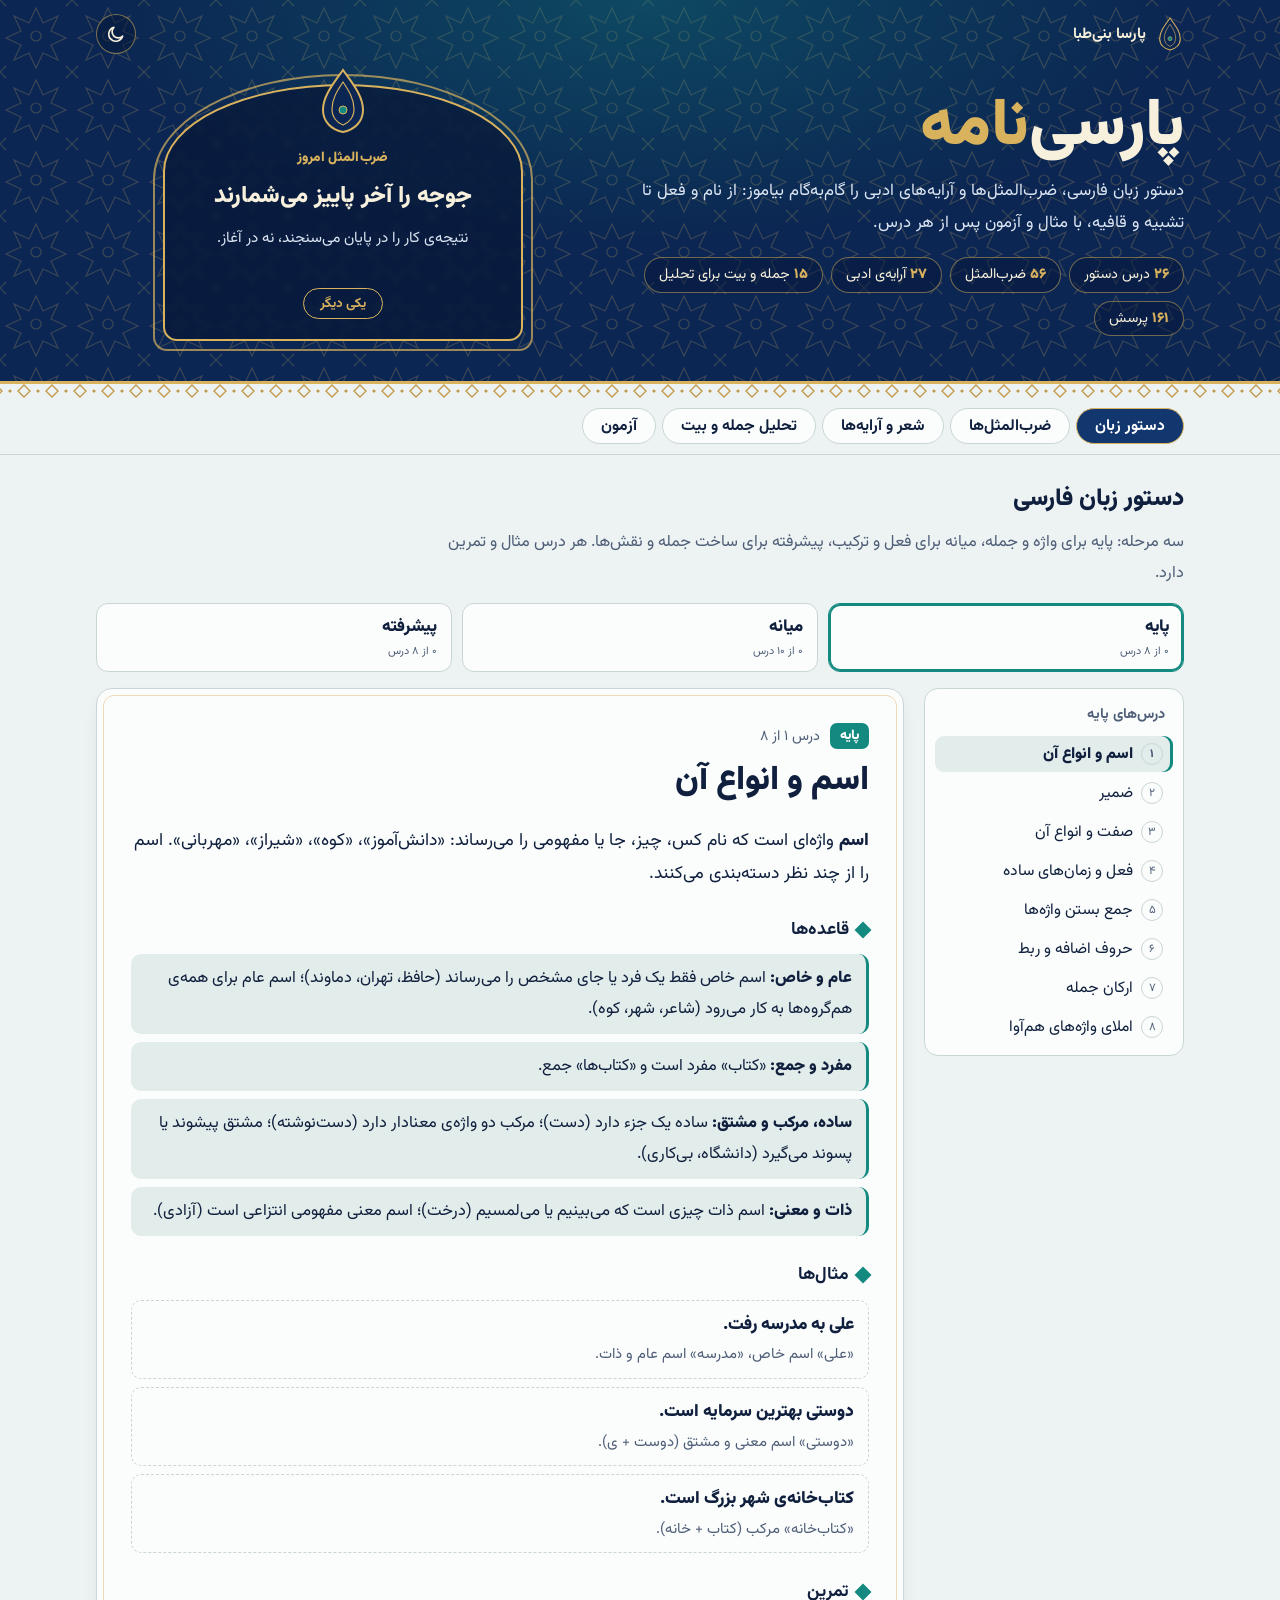
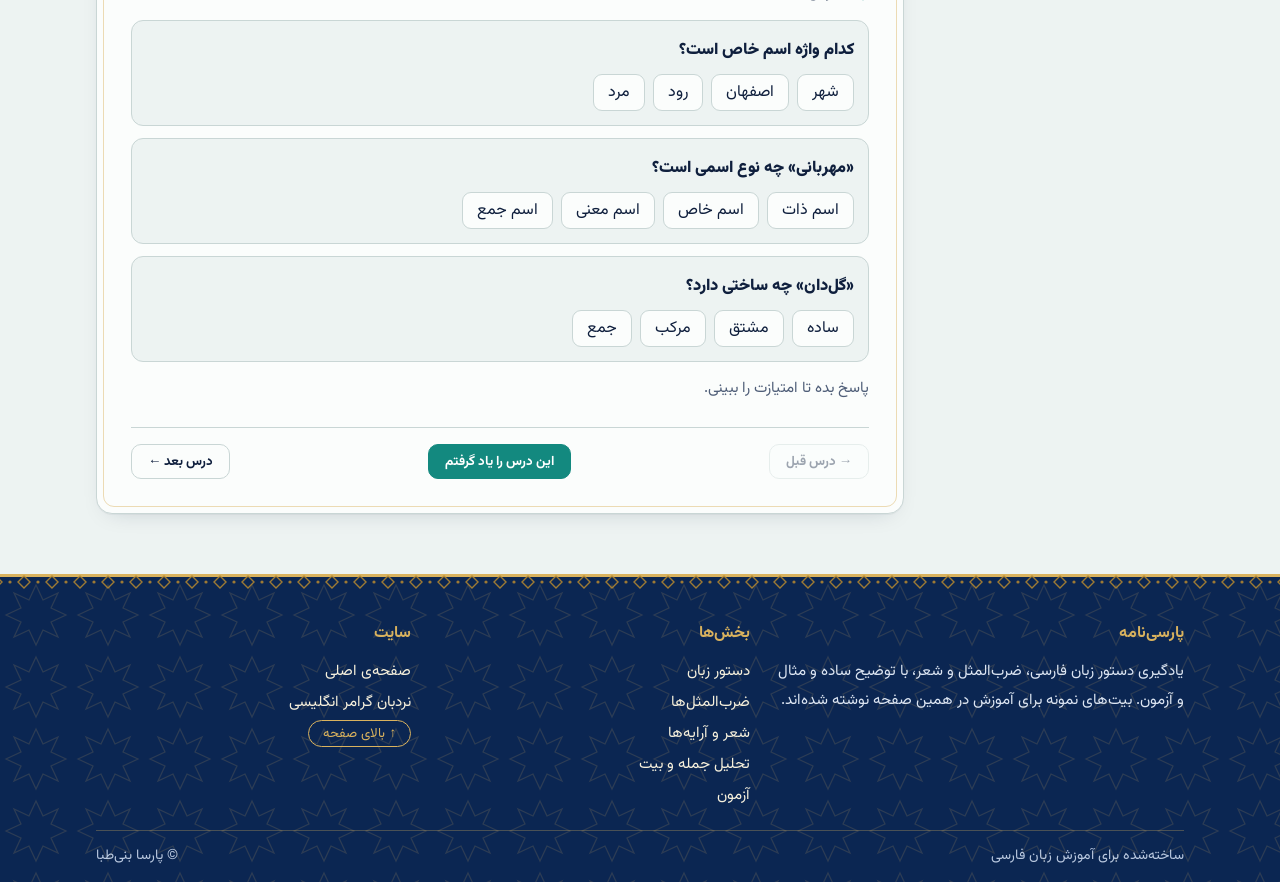
==== commit fc94c0c2: "persian: sun/moon theme icon, interactive sentence and verse analysis, 11 more literary devices Co-A" ====
--- a/persian/index.html
+++ b/persian/index.html
@@ -9,17 +9,20 @@
   --lap:#12376F; --lap2:#0B2652; --fir:#13897F; --gold:#A87A22; --goldl:#D9B25E; --anar:#A3283C;
   --l1:#13897F; --l2:#2B5CB0; --l3:#A3283C; --lv:var(--fir);
   --ok:#157A4E; --ok-bg:#E1F3EA; --bad:#B02A3D; --bad-bg:#FBE6E9; --hero-ink:#F6F0DC;
+  --r1:#1B6FB8; --r2:#B02A3D; --r3:#13897F; --r4:#7C4FB8; --r5:#B0680F; --r6:#2F8F4F; --r7:#C2467B; --r8:#5B6C8F; --r9:#A87A22; --r0:#7A8394;
   --fa:"Vazirmatn",Tahoma,"Segoe UI",sans-serif; --shadow:0 1px 0 rgba(15,31,61,.04),0 8px 24px -14px rgba(15,31,61,.25);
 }
 @media (prefers-color-scheme:dark){:root:not([data-theme="light"]){
   --bg:#08142B; --surface:#0F1F3E; --ink:#E9EFF7; --muted:#9DAFCB; --line:#233A63; --soft:#13264A;
   --lap:#0C2252; --lap2:#071838; --fir:#45C9BE; --gold:#E0B85F; --goldl:#E0B85F; --anar:#EE7389;
   --l1:#45C9BE; --l2:#7BA6F0; --l3:#EE7389; --lv:var(--fir);
+  --r1:#6FB1F2; --r2:#FF8696; --r3:#45C9BE; --r4:#B79BF0; --r5:#F0B25A; --r6:#6FD08D; --r7:#F08AB4; --r8:#9DB0D6; --r9:#E0B85F; --r0:#A5AEC0;
   --ok:#5FD39A; --ok-bg:#12372B; --bad:#FF8696; --bad-bg:#431A24; --hero-ink:#F6F0DC; --shadow:0 8px 24px -14px rgba(0,0,0,.6); color-scheme:dark}}
 :root[data-theme="dark"]{
   --bg:#08142B; --surface:#0F1F3E; --ink:#E9EFF7; --muted:#9DAFCB; --line:#233A63; --soft:#13264A;
   --lap:#0C2252; --lap2:#071838; --fir:#45C9BE; --gold:#E0B85F; --goldl:#E0B85F; --anar:#EE7389;
   --l1:#45C9BE; --l2:#7BA6F0; --l3:#EE7389; --lv:var(--fir);
+  --r1:#6FB1F2; --r2:#FF8696; --r3:#45C9BE; --r4:#B79BF0; --r5:#F0B25A; --r6:#6FD08D; --r7:#F08AB4; --r8:#9DB0D6; --r9:#E0B85F; --r0:#A5AEC0;
   --ok:#5FD39A; --ok-bg:#12372B; --bad:#FF8696; --bad-bg:#431A24; --hero-ink:#F6F0DC; --shadow:0 8px 24px -14px rgba(0,0,0,.6); color-scheme:dark}
 *{box-sizing:border-box}
 body{margin:0;background:var(--bg);color:var(--ink);font-family:var(--fa);font-size:1.02rem;line-height:1.9;-webkit-font-smoothing:antialiased}
@@ -158,6 +161,31 @@
 .score{font-size:3rem;font-weight:900;color:var(--lv)}
 .miss{list-style:none;padding:0;display:grid;gap:8px}
 .miss li{border:1px solid var(--line);border-radius:10px;padding:10px 14px}
+/* analysis */
+.ansline{display:flex;flex-wrap:wrap;gap:4px 2px;justify-content:center;padding:10px 6px}
+.tk{border:0;border-bottom:3px solid transparent;background:transparent;font:inherit;font-size:1.3rem;font-weight:700;padding:2px 7px;border-radius:8px;cursor:pointer;color:var(--ink)}
+.tk:hover{background:var(--soft)}
+.show-col .tk{border-bottom-color:var(--rc)}
+.tk.sel{background:var(--soft);box-shadow:0 0 0 2px var(--goldl)}
+.tk.gp{background:var(--soft)}
+.tk.ok{background:var(--ok-bg);box-shadow:0 0 0 2px var(--ok)}
+.tk.bad{background:var(--bad-bg);box-shadow:0 0 0 2px var(--bad)}
+.vbox{border:1px solid var(--goldl);border-radius:12px;background:var(--soft);padding:6px 10px;margin:6px 0 12px}
+.vbox .sep{text-align:center;color:var(--gold);font-size:.85rem;line-height:1}
+.dpanel{border:1.5px dashed var(--line);border-radius:12px;padding:12px 16px;margin:6px 0 12px;min-height:110px;background:var(--bg)}
+.dpanel h4{margin:0 0 4px;font-size:1.15rem}
+.dpanel dl{display:grid;grid-template-columns:auto 1fr;gap:2px 12px;margin:6px 0 0}
+.dpanel dt{color:var(--muted);font-weight:700}.dpanel dd{margin:0}
+.rolebadge{display:inline-block;padding:0 10px;border-radius:999px;color:#fff;font-weight:800;font-size:.9rem;background:var(--rc)}
+:root[data-theme="dark"] .rolebadge{color:#08142B}
+@media (prefers-color-scheme:dark){:root:not([data-theme="light"]) .rolebadge{color:#08142B}}
+.legend{display:flex;flex-wrap:wrap;gap:6px;margin:6px 0 10px}
+.legend span{border-radius:999px;padding:0 10px;font-size:.88rem;border:1.5px solid var(--rc);color:var(--ink)}
+.legend span::before{content:"";display:inline-block;width:9px;height:9px;border-radius:50%;background:var(--rc);margin-left:6px}
+.antools{display:flex;gap:8px;flex-wrap:wrap;margin:8px 0}
+.pr{border:1px solid var(--goldl);border-radius:12px;padding:10px 14px;background:var(--surface);margin:8px 0}
+.gp-note{margin-top:16px;padding:10px 14px;border-radius:10px;background:var(--soft);border-right:3px solid var(--gold)}
+.iconbtn svg{width:20px;height:20px}
 /* footer */
 .site-foot{margin-top:20px;background:var(--lap2);color:var(--hero-ink);border-top:3px solid var(--goldl);position:relative;
  background-image:url("data:image/svg+xml,%3Csvg xmlns='http://www.w3.org/2000/svg' width='72' height='72' viewBox='0 0 72 72' fill='none' stroke='%23D9B25E' stroke-opacity='.16' stroke-width='1.2'%3E%3Cpath d='M36 8l7 15 15-7-7 15 15 7-15 7 7 15-15-7-7 15-7-15-15 7 7-15-15-7 15-7-7-15 15 7z'/%3E%3C/svg%3E")}
@@ -186,13 +214,13 @@
  <div class="in">
   <div class="hero-top">
    <a class="brand" href="https://parsabanitaba.ir/" aria-label="سایت پارسا بنی‌طبا"><svg aria-hidden="true"><use href="#toranj"/></svg><span>پارسا بنی‌طبا</span></a>
-   <button class="iconbtn" id="theme" aria-label="تغییر تم روشن و تاریک" title="تغییر تم" style="font-size:.8rem;font-weight:700">تم</button>
+   <button class="iconbtn" id="theme" aria-label="تغییر تم روشن و تاریک" title="تغییر تم"></button>
   </div>
   <div class="hero-main">
    <div>
     <h1>پارسی<em>‌نامه</em></h1>
     <p class="sub">دستور زبان فارسی، ضرب‌المثل‌ها و آرایه‌های ادبی را گام‌به‌گام بیاموز: از نام و فعل تا تشبیه و قافیه، با مثال و آزمون پس از هر درس.</p>
-    <div class="chips"><span><b id="st-g">۰</b> درس دستور</span><span><b id="st-p">۰</b> ضرب‌المثل</span><span><b id="st-a">۰</b> آرایه‌ی ادبی</span><span><b id="st-q">۰</b> پرسش</span></div>
+    <div class="chips"><span><b id="st-g">۰</b> درس دستور</span><span><b id="st-p">۰</b> ضرب‌المثل</span><span><b id="st-a">۰</b> آرایه‌ی ادبی</span><span><b id="st-t">۰</b> جمله و بیت برای تحلیل</span><span><b id="st-q">۰</b> پرسش</span></div>
    </div>
    <div class="arch"><div class="today"><svg class="toranj" aria-hidden="true"><use href="#toranj"/></svg><span class="lab">ضرب‌المثل امروز</span><div class="pvt" id="tdT"></div><p class="pvm" id="tdM"></p><button class="go" id="tdN">یکی دیگر</button></div></div>
   </div>
@@ -203,6 +231,7 @@
  <button data-mode="gram" aria-pressed="true">دستور زبان</button>
  <button data-mode="prov" aria-pressed="false">ضرب‌المثل‌ها</button>
  <button data-mode="poet" aria-pressed="false">شعر و آرایه‌ها</button>
+ <button data-mode="anal" aria-pressed="false">تحلیل جمله و بیت</button>
  <button data-mode="quiz" aria-pressed="false">آزمون</button>
 </nav></div></div>
 <main class="in"><div id="main"></div></main>
@@ -211,7 +240,7 @@
  <div class="in">
   <div class="foot-in">
    <div><h4>پارسی‌نامه</h4><p>یادگیری دستور زبان فارسی، ضرب‌المثل و شعر، با توضیح ساده و مثال و آزمون. بیت‌های نمونه برای آموزش در همین صفحه نوشته شده‌اند.</p></div>
-   <div><h4>بخش‌ها</h4><ul><li><button class="fl" data-fmode="gram">دستور زبان</button></li><li><button class="fl" data-fmode="prov">ضرب‌المثل‌ها</button></li><li><button class="fl" data-fmode="poet">شعر و آرایه‌ها</button></li><li><button class="fl" data-fmode="quiz">آزمون</button></li></ul></div>
+   <div><h4>بخش‌ها</h4><ul><li><button class="fl" data-fmode="gram">دستور زبان</button></li><li><button class="fl" data-fmode="prov">ضرب‌المثل‌ها</button></li><li><button class="fl" data-fmode="poet">شعر و آرایه‌ها</button></li><li><button class="fl" data-fmode="anal">تحلیل جمله و بیت</button></li><li><button class="fl" data-fmode="quiz">آزمون</button></li></ul></div>
    <div><h4>سایت</h4><ul><li><a href="https://parsabanitaba.ir/">صفحه‌ی اصلی</a></li><li><a href="https://parsabanitaba.ir/english/">نردبان گرامر انگلیسی</a></li><li><button class="up" id="totop">↑ بالای صفحه</button></li></ul></div>
   </div>
   <div class="copy"><span>ساخته‌شده برای آموزش زبان فارسی</span><span>© پارسا بنی‌طبا</span></div>
@@ -328,7 +357,7 @@
 
 const AR=[
 {id:"tashbih",fa:"تشبیه",k:"معنوی",i:"**تشبیه** یعنی مانند کردن چیزی به چیز دیگر که در یک ویژگی مشترک‌اند. چهار رکن دارد: مشبه، مشبه‌به، ادات و وجه شبه.",r:["**مشبه:** چیزی که توصیف می‌شود (چهره).","**مشبه‌به:** چیزی که با آن مقایسه می‌شود (ماه).","**ادات تشبیه:** چون، مانند، همچون، گویی، مثل، (ـوار، ـسان).","**وجه شبه:** ویژگی مشترک (روشنی).","وقتی ادات و وجه شبه حذف شود «تشبیه بلیغ» می‌شود: «چهره ماه است»."],ex:[["چهره‌اش چون ماه بود از روشنی","قامتش چون سرو در آزادگی","چهره = مشبه، ماه = مشبه‌به، چون = ادات، روشنی = وجه شبه."],["دانش چون چراغی در شب تار","راه را روشن کند بر هوشیار","دانش (مشبه) به چراغ (مشبه‌به) مانند شده؛ وجه شبه: روشن کردن راه."]],ph:["او مانند شیر بود|مشبه: او؛ مشبه‌به: شیر؛ ادات: مانند؛ وجه شبه: شجاعت.","دلش دریاست|تشبیه بلیغ؛ ادات و وجه شبه ندارد."]},
-{id:"este",fa:"استعاره",k:"معنوی",i:"**استعاره** تشبیهی است که یک سوی آن حذف شده؛ فقط «مشبه‌به» را می‌آورند و منظور «مشبه» است. «ماه» یعنی معشوق، بدون این‌که بگوییم «مانند».",r:["اگر مشبه‌به ذکر شود و مشبه حذف: **استعاره‌ی مصرحه** («شیر» یعنی مرد دلیر).","اگر مشبه ذکر شود و ویژگی مشبه‌به بیاید: **استعاره‌ی مکنیه** («دست روزگار»).","استعاره نیاز به قرینه دارد، نشانه‌ای که معنی اصلی را کنار می‌زند.","تفاوت با تشبیه: در استعاره ادات نیست و یک طرف ناپیدا است."],ex:[["ماه من از پشت ابر شب برآمد","آسمانم زین شعاع خوش درآمد","«ماه» استعاره از معشوق؛ قرینه: «من» و «برآمد از پشت ابر»."],["شیر میدان آمد و لشکر گریخت","پرده‌ی ترس از رخ دشمن ریخت","«شیر» استعاره از پهلوان دلیر."]],ph:["شیر نیامد|«شیر» استعاره از مرد دلیر.","غنچه‌ی لبش|«غنچه» استعاره (لب مانند غنچه).","دست روزگار|استعاره‌ی مکنیه؛ روزگار مانند انسان."]},
+{id:"este",fa:"استعاره",k:"معنوی",i:"**استعاره** تشبیهی است که یک سوی آن حذف شده؛ فقط «مشبه‌به» را می‌آورند و منظور «مشبه» است. «ماه» یعنی معشوق، بدون این‌که بگوییم «مانند».",r:["اگر مشبه‌به ذکر شود و مشبه حذف: **استعاره‌ی مصرحه** («شیر» یعنی مرد دلیر).","اگر مشبه ذکر شود و ویژگی مشبه‌به بیاید: **استعاره‌ی مکنیه** («دست روزگار»).","استعاره نیاز به قرینه دارد، نشانه‌ای که معنی اصلی را کنار می‌زند.","تفاوت با تشبیه: در استعاره ادات نیست و یک طرف ناپیدا است."],ex:[["ماه من از پشت ابر شب سر کشید","آسمانم زین شعاع، روز دید","«ماه» استعاره از معشوق؛ قرینه: «من» (ماهِ من) و «سر کشیدن از پشت ابر»."],["شیر میدان آمد و لشکر گریخت","پرده‌ی ترس از رخ دشمن ریخت","«شیر» استعاره از پهلوان دلیر."]],ph:["شیر نیامد|«شیر» استعاره از مرد دلیر.","غنچه‌ی لبش|«غنچه» استعاره (لب مانند غنچه).","دست روزگار|استعاره‌ی مکنیه؛ روزگار مانند انسان."]},
 {id:"kenaye",fa:"کنایه",k:"معنوی",i:"**کنایه** یعنی گفتن سخنی که معنی اصلی‌اش را می‌شود اراده کرد ولی منظور اصلی گوینده معنی دور و ضمنی آن است. در کنایه هر دو معنی ممکن است.",r:["«سر به زیر انداختن» می‌تواند یعنی سر پایین آوردن و می‌تواند یعنی فروتنی یا شرم.","فرق با مجاز: در مجاز معنی اول ممکن نیست؛ در کنایه ممکن است.","کنایه از چیز، فعل، صفت، موصوف.","بسیاری از ضرب‌المثل‌ها کنایی‌اند."],ex:[["سر به زیر آمد ز شرم و خامشی","دل تهی کرد از غرور و خودکامگی","«سر به زیر آمدن» کنایه از شرمندگی و فروتنی."]],ph:["دست از جان شستن|از جان گذشتن، آماده‌ی خطر.","پا پس کشیدن|از کار منصرف شدن.","دست و دل‌باز|بخشنده.","چشم بر راه بودن|منتظر بودن."]},
 {id:"majaz",fa:"مجاز",k:"معنوی",i:"**مجاز** یعنی به‌کار بردن واژه در معنی غیر از معنی اصلی، به‌شرط علاقه‌ای میان آن دو و وجود قرینه که از معنی اصلی بازدارد.",r:["علاقه‌ها: کل و جزء («سر» به جای آدم)، ظرف و مظروف («خانه» به جای ساکنان)، علت و معلول، لازم و ملزوم، آنچه بوده.","فرق با کنایه: در مجاز معنی اصلی مراد نیست.","قرینه معنی اصلی را رد می‌کند: «شهر خوابید»: خود شهر نمی‌خوابد؛ مردمش."],ex:[["شهر خفته بود و من در خیال بودم تا سحر","","«شهر» مجاز از مردم شهر (ظرف و مظروف)."]],ph:["دست‌ها به آسمان برداشتند|«دست» مجاز از کل؛ مردم.","چهل سر|«سر» مجاز از آدم.","شهر بیدار شد|مجاز از مردم."]},
 {id:"jenas",fa:"جناس",k:"لفظی",i:"**جناس** یعنی کنار هم آمدن دو واژه که در تلفظ یکی یا شبیه‌اند ولی معنی‌شان فرق دارد.",r:["**تام:** هر دو واژه عیناً یکسان: شیر (جانور) و شیر (نوشیدنی).","**ناقص:** با اختلاف در یک حرف یا حرکت: دل / گل، کار / کام.","**اشتقاق:** از یک ریشه: نیکو / نیکی، دانا / دانش.","جناس موسیقی کلام را بیشتر می‌کند."],ex:[["گل را به گِل نشاند و از گِل گُل برآورد","","گل / گِل / گُل: جناس ناقص حرکتی."]],ph:["شیر و شیر|جناس تام.","بار و بر|جناس ناقص.","سخن و سخت|جناس ناقص."]},
@@ -338,25 +367,39 @@
 {id:"eghraq",fa:"اغراق",k:"معنوی",i:"**اغراق** یعنی بزرگ یا کوچک نشان‌دادن چیزی بیش از اندازه‌ی واقعی تا تأثیر بیشتر شود.",r:["اغراق شاید ناممکن باشد ولی از نظر هنری پذیرفتنی است.","ممکن است درباره‌ی شجاعت، عشق، اندوه یا زیبایی باشد."],ex:[["آه من کوه را از جا کند","","اغراق در اثر آه."]],ph:["از شدت سرما یخ بستم|اغراق.","هزار بار گفتم|اغراق در شمار.","آسمان را به زمین می‌دوزم|اغراق."]},
 {id:"talmih",fa:"تلمیح",k:"معنوی",i:"**تلمیح** یعنی اشاره به داستان، آیه، حدیث، باور یا واقعه‌ای مشهور بدون آوردن همه‌ی ماجرا.",r:["مانند یوسف و چاه، رستم و سهراب، فرهاد و کوه، لیلی و مجنون، موسی و طور.","خواننده باید داستان را بداند تا تلمیح را دریابد."],ex:[["همچو یوسف در چه افتادم ز نیرنگ برادر","","اشاره به داستان یوسف و برادرانش."]],ph:["فرهاد کوهکن|اشاره به داستان شیرین و فرهاد.","دست موسی|اشاره به معجزه‌ی موسی.","خضر و آب حیات|اشاره به افسانه."]},
 {id:"hesamizi",fa:"حس‌آمیزی",k:"معنوی",i:"**حس‌آمیزی** یعنی درآمیختن دو حس یا بیشتر در یک تعبیر، مثلاً شنیدن چیزی با حس چشایی یا بساوایی.",r:["حس‌ها: بینایی، شنوایی، بویایی، چشایی، بساوایی (لامسه).","«صدای گرم»: شنوایی + لامسه.","«سخن شیرین»: شنوایی + چشایی.","«رنگ تلخ»: بینایی + چشایی."],ex:[["صدای گرمش در گوشم شیرین بود","","صدا (شنوایی)، گرم (بساوایی)، شیرین (چشایی)."]],ph:["نگاه سنگین|بینایی + بساوایی.","بوی سبز|بویایی + بینایی.","سکوت تلخ|شنوایی + چشایی."]},
-{id:"vajaraye",fa:"واج‌آرایی",k:"لفظی",i:"**واج‌آرایی** یعنی تکرار یک صامت یا مصوت در شعر یا نثر برای ایجاد آهنگ.",r:["تکرار صامت: «سایه‌ی سبز سرو» (س).","تکرار مصوت: «بنیادِ دادِ شاد» (ا).","موسیقی و آهنگ کلام را بیشتر می‌کند.","غیر از تکرار واژه است؛ اینجا واج تکرار می‌شود."],ex:[["سایه‌ی سبز سرو سرکش سر برافراشت","","تکرار حرف «س»."]],ph:["شب شد شعر شیرین|تکرار «ش».","باد بوی باغ بیاورد|تکرار «ب».","خوش خاطر خوشبو|تکرار «خ».","نازک نغز نرم|تکرار «ن»."]},
+{id:"vajaraye",fa:"واج‌آرایی",k:"لفظی",i:"**واج‌آرایی** یعنی تکرار یک صامت یا مصوت در شعر یا نثر برای ایجاد آهنگ.",r:["تکرار صامت: «سایه‌ی سبز سرو» (س).","تکرار مصوت: «بنیادِ دادِ شاد» (ا).","موسیقی و آهنگ کلام را بیشتر می‌کند.","غیر از تکرار واژه است؛ اینجا واج تکرار می‌شود."],ex:[["سرو سبز و سرکش، سر به سوی آسمان سود","","تکرار حرف «س»."]],ph:["شب شد شعر شیرین|تکرار «ش».","باد بوی باغ بیاورد|تکرار «ب».","خوش خاطر خوشبو|تکرار «خ».","نازک نغز نرم|تکرار «ن»."]},
 {id:"tekrar",fa:"تکرار",k:"لفظی",i:"**تکرار** یعنی آوردن واژه یا عبارتی چند بار برای تأکید یا آهنگ.",r:["تکرار واژه: «بیا بیا».","تکرار جمله یا بند در ابتدای هر بیت (ترجیع).","با واج‌آرایی فرق دارد: تکرار واژه است."],ex:[["بیا بیا که بهار آمد بیا","","«بیا» سه بار تکرار شده."]],ph:["دوباره دوباره|تکرار.","می‌روم می‌روم|تکرار.","ای دوست ای دوست|تکرار."]},
 {id:"paradox",fa:"پارادوکس (متناقض‌نما)",k:"معنوی",i:"**پارادوکس** یعنی سخنی که به ظاهر خودش را نقض می‌کند ولی با اندیشه معنی درستی دارد.",r:["«خاموشی‌اش فریاد بود»: سکوتی که از فریاد پرمعنی تر است.","«زنده‌ام ولی مرده‌ام در دوری تو».","ترکیب دو معنی ناسازگار در یک عبارت."],ex:[["خاموشی‌اش فریاد دل بود","","خاموشی و فریاد در ظاهر متناقض‌اند."]],ph:["سکوت پرغوغا|پارادوکس.","زنده‌ی مرده|پارادوکس.","تاریکی روشن|پارادوکس."]},
 {id:"hosn",fa:"حسن تعلیل",k:"معنوی",i:"**حسن تعلیل** یعنی دلیلی ادبی و خیالی برای پدیده‌ای بیاوریم که علت واقعی آن نیست.",r:["علت علمی می‌تواند چیز دیگری باشد، ولی شاعر علت زیبا می‌سازد.","مثلاً «برگ از غم رفتن بهار زرد شد».","باید هم شاعرانه باشد و هم بر پایه‌ی خیال."],ex:[["برگ از غم رفتن بهار زرد شد","","علت واقعی پاییز است؛ شاعر غم را علت می‌داند."]],ph:["ابر از شادی می‌بارد|حسن تعلیل.","ستاره از رشک او می‌لرزد|حسن تعلیل."]},
 {id:"lof",fa:"لف و نشر",k:"معنوی",i:"**لف و نشر** یعنی چند چیز را ابتدا می‌آوریم (لف) و سپس هر یک را جداگانه توصیف می‌کنیم (نشر).",r:["اگر ترتیب نشر مطابق ترتیب لف باشد: **مرتب**.","اگر برعکس یا نامنظم باشد: **مشوش**.","«سرو و گل را دیدم: آن بلند و این خندان»."],ex:[["گل و سرو را دیدم: آن خندان و این بلند","","«گل و سرو» لف؛ «خندان و بلند» نشر."]],ph:["آتش و آب، یکی سوزنده یکی نوشین|لف و نشر مرتب.","شب و روز، یکی تاریک یکی روشن|لف و نشر مرتب."]}
+,{id:"saj",fa:"سجع",k:"لفظی",i:"**سجع** هم‌آوایی واژه‌های پایانی دو عبارت یا دو جمله در **نثر** است؛ شبیه قافیه در شعر.",r:["دو جمله‌ی کوتاه که واژه‌ی آخرشان هم‌آوا است.","در نثر مسجع بسیار می‌آید (گلستان سعدی).","اگر دو واژه هم‌وزن و هم‌حرف باشند، سجع متوازی است."],ex:[],ph:["دانایی آیینه‌ی جان و نادانی پرده‌ی روان|جان / روان هم‌آوا است: سجع.","هر که کوشید، بوشید؛ هر که خفت، رفت|هم‌آوایی پایان: سجع."]},
+{id:"tarsi",fa:"ترصیع",k:"لفظی",i:"**ترصیع** یعنی واژه‌های دو مصراع یا دو عبارت، یک‌به‌یک هم‌وزن و هم‌قافیه باشند. موسیقی بسیار قوی می‌سازد.",r:["هر واژه در عبارت اول، هم‌وزن و هم‌قافیه با واژه‌ی همجای خود در عبارت دوم است.","از سجع قوی‌تر است چون همه‌ی اجزا هماهنگ‌اند."],ex:[["دانشی که ره می‌نماید","بینشی که گره می‌گشاید","دانشی / بینشی؛ ره / گره؛ می‌نماید / می‌گشاید: هر جفت هم‌وزن و هم‌قافیه است."]],ph:[]},
+{id:"ihaam",fa:"ایهام",k:"معنوی",i:"**ایهام** یعنی واژه‌ای که دو معنی دارد و هر دو معنی در جمله ممکن است؛ شنونده بین دو معنی می‌ماند.",r:["هر دو معنی باید درست و قابل‌پذیرش باشد.","مثال: «مهر» هم خورشید است هم محبت.","اگر یکی از معنی‌ها با واژه‌ی دیگری در جمله تناسب داشته باشد، «ایهام تناسب» است."],ex:[["از مهر او روشن شد شهر","","«مهر»: ۱. خورشید ۲. محبت؛ هر دو درست است."]],ph:["مهر: خورشید / محبت|ایهام.","شیر: جانور / نوشیدنی / شیر آب|گاهی ایهام و گاهی جناس."]},
+{id:"tazmin",fa:"تضمین",k:"معنوی",i:"**تضمین** یعنی آوردن مصراع یا بیتی از شاعر دیگر در شعر یا نثر خود، معمولاً با اشاره به سراینده‌اش.",r:["اگر شاعری مصراعی از شاعر دیگر را در شعر خود بیاورد، تضمین است.","در نثر هم می‌شود شعری را آورد.","اگر نام شاعر یا اشاره باشد روشن‌تر است."],ex:[],ph:["آوردن یک مصراع حافظ در شعر خود|تضمین.","شعر مولانا در میان نثر|تضمین."]},
+{id:"eqtebas",fa:"اقتباس",k:"معنوی",i:"**اقتباس** یعنی آوردن آیه یا حدیث (یا بخشی از آن) در شعر یا نثر، به‌صورتی که خواننده بشناسد.",r:["گاهی بخشی از آیه به‌طور مستقیم می‌آید.","گاهی فقط به مضمون اشاره می‌شود (تلمیح).","فرق با تضمین: در تضمین سخن شاعر دیگر است، در اقتباس آیه یا حدیث."],ex:[],ph:["آوردن «إن مع العسر یسرا» در نثر|اقتباس.","«ان الله مع الصابرین»|اقتباس."]},
+{id:"mesal",fa:"ارسال‌المثل",k:"معنوی",i:"**ارسال‌المثل** یعنی آوردن ضرب‌المثل یا سخن حکیمانه‌ی معروف در شعر یا نثر.",r:["مصراع دوم معمولاً حکمت و ضرب‌المثل است.","در شعر پند و حکمت بسیار پیش می‌آید.","با تمثیل نزدیک است: در تمثیل مثال برای اثبات ادعا می‌آید."],ex:[["صبر کن در کار، کاری سخت است","دانستن توانستن است، ای دوست!","مصراع دوم ضرب‌المثل است."]],ph:["از کوزه همان برون تراود که در اوست|ضرب‌المثل در سخن.","کار از محکم‌کاری عیب نمی‌کند|ضرب‌المثل."]},
+{id:"tamsil",fa:"تمثیل",k:"معنوی",i:"**تمثیل** یعنی برای اثبات ادعا مثالی می‌آوریم که شبیه آن باشد، معمولاً در دو مصراع جدا.",r:["مصراع اول ادعا؛ مصراع دوم مثال.","در تمثیل ادات تشبیه نمی‌آید و دو مصراع مستقل‌اند.","بسیار در شعر سعدی و مولانا هست."],ex:[["بی‌دانش، کسی به مقصد نمی‌رسد","کشتی بی‌بادبان کی راه را پیماید؟","ادعا: بی‌دانش نمی‌رسی؛ مثال: کشتی بی‌بادبان."]],ph:[]},
+{id:"eslub",fa:"اسلوب معادله",k:"معنوی",i:"**اسلوب معادله** (شبیه تمثیل) یعنی دو مصراع مستقل که هر یک جمله‌ای کامل است و میانشان هیچ ادات و پیوندی نیست، ولی هم‌معنی و هم‌ارز هم‌اند.",r:["مصراع اول و دوم هر کدام جمله‌ی مستقل است.","می‌شود یکی را حذف کرد و دیگری معنی کامل دارد.","در سبک هندی بسیار است."],ex:[["بی‌صبر دست به کار بزرگ نمی‌رسد","شاخه‌ی بی‌ریشه هرگز میوه نمی‌آورد","دو مصراع مستقل و هم‌ارزند؛ ادات تشبیه ندارند."]],ph:[]},
+{id:"tansiq",fa:"تنسیق صفات",k:"لفظی",i:"**تنسیق صفات** یعنی آوردن چند صفت پشت‌سر هم برای یک موصوف.",r:["معمولاً سه صفت یا بیشتر.","صفت‌ها با «و» یا ویرگول جدا می‌شوند."],ex:[],ph:["روشن و پاک و بلند و دل‌فریب|تنسیق صفات.","نرم و گرم و مهربان|تنسیق صفات."]},
+{id:"aks",fa:"عکس (قلب)",k:"لفظی",i:"**عکس** یعنی جای دو جزء در دو عبارت عوض شود: «الف به ب و ب به الف».",r:["دو جزء در عبارت دوم برعکس عبارت اول می‌آیند.","در نثر و شعر دیده می‌شود."],ex:[],ph:["دل به دلبر و دلبر به دل|جای دل و دلبر عوض شد: عکس.","خوب‌ها بد نیستند و بدها خوب|عکس."]},
+{id:"estefham",fa:"استفهام انکاری",k:"معنوی",i:"**استفهام انکاری** یعنی پرسش بدون انتظار پاسخ، برای انکار یا تأکید.",r:["«مگر می‌شود بی‌دانش به قله رسید؟» یعنی نمی‌شود.","با پرسش واقعی فرق دارد."],ex:[],ph:["مگر می‌شود آب را در غربال نگه داشت؟|نمی‌شود.","چه کسی از مرگ می‌گریزد؟|هیچ‌کس."]}
+
 ];
 const PG=[
 {id:"bayt",fa:"بیت، مصراع و قالب‌های شعر",i:"**شعر** از بیت‌ها ساخته می‌شود. هر **بیت** دو **مصراع** دارد. مصراع اول و دوم باید هم‌وزن باشند.",r:["**مصراع:** نیمی از بیت. **بیت:** دو مصراع. **مطلع:** بیت اول. **مقطع:** بیت آخر (اغلب تخلص دارد).","**غزل:** قافیه‌ی هر بیت در مصراع دوم و بیت اول هر دو مصراع قافیه دارند.","**قصیده:** شبیه غزل ولی بلندتر، با مضمون ستایش یا پند.","**مثنوی:** هر بیت قافیه‌ی جداگانه دارد (aa، bb، cc).","**رباعی و دوبیتی:** چهار مصراع؛ رباعی وزن خاص دارد.","**قطعه:** مصراع اول بیت‌ها قافیه ندارد و فقط مصراع دوم بیت‌ها هم‌قافیه است.","**نیمایی:** مصراع‌ها بلند و کوتاه‌اند و قافیه آزاد است. **سپید:** بدون وزن و قافیه."],ex:[["هر که با تو همنشین شد، دل‌نواز است","هر که با تو همسخن شد، سرفراز است","بیت نمونه با دو مصراع و ردیف «است»."]]},
 {id:"qafiye",fa:"قافیه و ردیف",i:"**قافیه** هم‌صدایی واج‌های پایانی مصراع‌ها است. **ردیف** واژه یا عبارتی است که بعد از قافیه عیناً تکرار می‌شود.",r:["قافیه: واج‌های مشترک آخر واژه‌های قافیه (دل‌نواز / سرفراز: ـاز).","**حرف روی:** حرف اصلی قافیه که در همه‌ی واژه‌ها هست (در «ـاز» حرف «ز»).","**ردف:** حرف مد (ا، و، ی) پیش از روی. در نواز/فراز حرف «ا» ردف است.","**ردیف:** بعد از قافیه می‌آید و باید همان واژه باشد (است).","شعر بی‌ردیف ممکن است، ولی بی‌قافیه نه (جز شعر سپید)."],ex:[["هر که با تو همنشین شد، دل‌نواز است","هر که با تو همسخن شد، سرفراز است","ردیف: «است»؛ قافیه: دل‌نواز / سرفراز (روی: ز؛ ردف: ا)."],["شب‌ها به یاد روی تو بیدار می‌مانم","روزها به شوق کوی تو بیمار می‌مانم","ردیف: «می‌مانم»؛ قافیه: بیدار / بیمار (روی: ر؛ ردف: ا)."]]},
 {id:"vazn",fa:"وزن و هجا در شعر",i:"**وزن** یعنی تکرار منظم هجاهای کوتاه و بلند در مصراع‌ها. برای فهم وزن نخست باید هجا (سیلاب) را شناخت.",r:["هجای **کوتاه** (U): صامت + مصوت کوتاه (کَ).","هجای **بلند** (–): صامت + مصوت بلند (دا) یا صامت + مصوت کوتاه + صامت (دَر).","هجای **کشیده** (–U ، در عروض معادل بلند + کوتاه): صامت + مصوت بلند + صامت (تاب).","**ارکان** (افاعیل) اجزای تکرارشونده‌اند: فَعولُن (U – –)، فاعلاتُن (– U – –)، مفاعیلن (U – – –).","هر مصراع از چند رکن تشکیل می‌شود و مصراع‌ها یک وزن دارند.","«خدایا» = خُ + دا + یا → U – – (فعولن)."],ex:[["خدایا","","خُ | دا | یا → U – –  (فعولن)"],["کتابم","","کَ | تا | بَم → U – –  (فعولن)"]]},
-{id:"tarkib",fa:"ترتیب ارکان جمله در شعر",i:"در نثر فعل آخر جمله است، ولی در شعر برای وزن و قافیه ترتیب ارکان جابه‌جا می‌شود. به این **تقدیم و تأخیر** می‌گویند.",r:["نثر: «من دل به دست تو سپردم».","شعر: «سپردم دل به دست تو» یا «به دست تو دل سپردم».","برای فهم بیت، آن را به نثر بازگردان.","ابتدا فعل را پیدا کن، سپس نهاد و بعد مفعول و متمم.","حذف فعل به قرینه در شعر زیاد است."],ex:[["دل به دست تو سپردم","","نثر: من دل را به دست تو سپردم."],["ماه من از پشت ابر شب برآمد","آسمانم زین شعاع خوش درآمد","نثر: ماه من از پشت ابر شب برآمد؛ آسمان من از این پرتو خوش شد."]]},
+{id:"tarkib",fa:"ترتیب ارکان جمله در شعر",i:"در نثر فعل آخر جمله است، ولی در شعر برای وزن و قافیه ترتیب ارکان جابه‌جا می‌شود. به این **تقدیم و تأخیر** می‌گویند.",r:["نثر: «من دل به دست تو سپردم».","شعر: «سپردم دل به دست تو» یا «به دست تو دل سپردم».","برای فهم بیت، آن را به نثر بازگردان.","ابتدا فعل را پیدا کن، سپس نهاد و بعد مفعول و متمم.","حذف فعل به قرینه در شعر زیاد است."],ex:[["دل به دست تو سپردم","","نثر: من دل را به دست تو سپردم."],["ماه من از پشت ابر شب سر کشید","آسمانم زین شعاع، روز دید","نثر: ماه من از پشت ابر شب سر بیرون آورد؛ آسمان من از این پرتو، روز را دید."]]},
 {id:"kohan",fa:"واژه‌ها و دستور کهن",i:"فارسی کهن واژه‌ها و ساخت‌هایی دارد که در شعر مانده‌اند. دانستنشان خواندن شعر را آسان می‌کند.",r:["**همی:** نشان استمرار (امروز «می»). «همی‌گفت» = می‌گفت.","**اندر:** در. **زی:** به سوی. **ایدر:** اینجا. **آنگه:** آن‌گاه. **بسی:** بسیار. **همی:** پیوسته.","**مر… را:** نشانه‌ی مفعول در نثر کهن.","**گفتا:** گفت (الف اطلاق). **بُوَد** = بود. **شود** = می‌شود.","**که** گاه به معنی «تا» یا «زیرا» است.","**ی** قیدساز: «بسی»؛ «ی» اطلاق.","حذف حرف ربط «که» و حذف «را» در شعر رایج است."],ex:[["اندر زمان بنشست بر تخت","","اندر = در. (جمله‌ی ساخته‌ی نمونه)"],["همی‌گفت و دل می‌نواخت","","همی = پیوسته؛ همی‌گفت = پیوسته می‌گفت."]]},
 {id:"sabk",fa:"سبک‌های شعر فارسی",i:"شعر فارسی در چند دوره سبک‌های متفاوتی داشته است.",r:["**سبک خراسانی** (قرن ۳ تا ۵): ساده، واژه‌های کهن، طبیعت، وصف.","**سبک عراقی** (قرن ۶ تا ۸): عرفان و غزل، روانی و نرم‌خویی.","**سبک هندی** (قرن ۱۰ تا ۱۲): مضمون‌یابی و تصویرهای باریک.","**بازگشت ادبی** (قرن ۱۲ و ۱۳): پیروی از شیوه‌ی کهن.","**مشروطه و نو:** نوآوری و اجتماع.","**نیمایی و سپید:** شعر نو از نیما یوشیج و پس از او."],ex:[]},
 {id:"tahlil",fa:"روش تحلیل دستوری یک بیت",i:"برای یافتن نقش واژه‌ها در بیت این مراحل را پیش ببر.",r:["۱. بیت را به نثر ساده تبدیل کن؛ ارکان را به ترتیب نثر بچین.","۲. فعل‌ها را پیدا کن و تعداد جمله‌ها را بشمار.","۳. برای هر جمله نهاد، مفعول، متمم، قید و مسند را مشخص کن.","۴. کسره‌ی اضافه‌ها را بخوان تا ترکیب‌ها روشن شود.","۵. آرایه‌ها و قافیه و ردیف را پیدا کن.","۶. معنی کلی بیت را با زبان خودت بنویس."],ex:[["دل به دست تو سپردم","","نثر: من دل را به دست تو سپردم. نهاد: من (محذوف)، مفعول: دل، متمم: به دست تو، فعل: سپردم."],["گل خندید و بلبل در ناله آمد","","گل: نهاد، خندید: فعل؛ بلبل: نهاد، در ناله آمد: فعل مرکب؛ تشخیص: خندیدن گل."]]}
+,{id:"farq",fa:"تفاوت آرایه‌های شبیه هم",i:"چند آرایه به هم شبیه‌اند و تفاوتشان را باید دقیق دانست.",r:["**تشبیه و استعاره:** در تشبیه ادات هست؛ در استعاره فقط مشبه‌به می‌آید.","**کنایه و مجاز:** در کنایه معنی اصلی هم ممکن است، در مجاز نه.","**تضاد و پارادوکس:** تضاد دو واژه‌ی ضد؛ پارادوکس تعبیر ناسازگار.","**جناس و تکرار و واج‌آرایی:** جناس واژه‌های شبیه با معنی متفاوت؛ تکرار همان واژه؛ واج‌آرایی تکرار آوا.","**تمثیل و اسلوب معادله:** در هر دو دو مصراع مستقل‌اند؛ در تمثیل مثال برای اثبات ادعا؛ در اسلوب معادله دو جمله‌ی هم‌ارز.","**تشخیص و استعاره‌ی مکنیه:** هر دو انسان‌انگاری‌اند؛ تشخیص بیشتر در رفتار.","**سجع، ترصیع و موازنه:** سجع در نثر؛ ترصیع هم‌وزن و هم‌قافیه برای همه‌ی واژه‌ها؛ موازنه فقط هم‌وزن.","**ایهام و کنایه:** ایهام دو معنی همزمان؛ کنایه معنی ضمنی."],ex:[]}
+
 ];
 const PQ=[
 ["چهره‌اش چون ماه بود از روشنی","tashbih","«چون» ادات تشبیه است؛ چهره به ماه مانند شده."],
 ["دانش چون چراغی در شب تار / راه را روشن کند بر هوشیار","tashbih","دانش به چراغ مانند شده."],
-["ماه من از پشت ابر شب برآمد / آسمانم زین شعاع خوش درآمد","este","«ماه» استعاره از معشوق؛ ادات و مشبه ندارد."],
+["ماه من از پشت ابر شب سر کشید / آسمانم زین شعاع، روز دید","este","«ماه» استعاره از معشوق؛ ادات و مشبه ندارد."],
 ["شیر میدان آمد و لشکر گریخت / پرده‌ی ترس از رخ دشمن ریخت","este","«شیر» استعاره از مرد دلیر."],
 ["سر به زیر آمد ز شرم و خامشی / دل تهی کرد از غرور و خودکامگی","kenaye","«سر به زیر آمدن» کنایه از شرمنده یا فروتن شدن."],
 ["دست از جان شستم و رفتم به راه","kenaye","کنایه از از جان گذشتن."],
@@ -371,7 +414,7 @@
 ["آه من کوه را از جا کند","eghraq","بیش از اندازه بزرگ‌نمایی."],
 ["همچو یوسف در چه افتادم ز نیرنگ برادر","talmih","اشاره به داستان یوسف."],
 ["صدای گرمش در گوشم شیرین بود","hesamizi","آمیختن شنوایی، بساوایی و چشایی."],
-["سایه‌ی سبز سرو سرکش سر برافراشت","vajaraye","تکرار حرف «س»."],
+["سرو سبز و سرکش، سر به سوی آسمان سود","vajaraye","تکرار حرف «س»."],
 ["بیا بیا که بهار آمد بیا","tekrar","تکرار واژه‌ی «بیا»."],
 ["خاموشی‌اش فریاد دل بود","paradox","خاموشی و فریاد ناسازگارند."],
 ["برگ از غم رفتن بهار زرد شد","hosn","علت زرد شدن برگ را غم قرار داده."],
@@ -382,12 +425,43 @@
 ["شب‌ها به یاد روی تو بیدار می‌مانم / روزها به شوق کوی تو بیمار می‌مانم","ردیف","«می‌مانم» ردیف است.","قافیه"],
 ["هر که با تو همنشین شد، دل‌نواز است / هر که با تو همسخن شد، سرفراز است","قافیه","«دل‌نواز / سرفراز» قافیه است (ردیف: است).","ردیف"],
 ["شب‌ها به یاد روی تو بیدار می‌مانم / روزها به شوق کوی تو بیمار می‌مانم","قافیه","«بیدار / بیمار» قافیه است.","ردیف"]];
+const GP={
+tashkhis:"در آغاز مثنوی معنوی مولانا، «نی» مثل انسانی سخن می‌گوید و از جدایی از نیستان شکایت می‌کند؛ نمونه‌ی مشهور جان‌بخشی و نمادپردازی است.",
+talmih:"غزل‌های حافظ پر از اشاره به داستان‌هایی مثل یوسف، جام جم، خضر و آب حیات، لیلی و مجنون و فرهاد است.",
+tamsil:"حکایت‌های گلستان و بوستان سعدی بر پایه‌ی تمثیل‌اند: ادعا و پند با داستان یا مثال همراه می‌شود.",
+eghraq:"در شاهنامه‌ی فردوسی توصیف نبردها و پهلوانی‌ها با اغراق همراه است.",
+ihaam:"غزل حافظ به ایهام‌های فراوان شناخته می‌شود؛ واژه‌ها اغلب دو معنی را با هم نگه می‌دارند.",
+eslub:"در شعر صائب تبریزی و سبک هندی اسلوب معادله بسیار به کار رفته است.",
+saj:"نثر گلستان سعدی نمونه‌ی مشهور نثر مسجع است.",
+paradox:"در غزل‌های مولانا و حافظ تعبیرهای متناقض‌نما بسیار دیده می‌شود.",
+tazmin:"بسیاری از شاعران پس از حافظ مصراع‌هایی از او را در شعر خود تضمین کرده‌اند.",
+mesal:"در شعر سعدی و فردوسی سخن حکیمانه و مثل‌گونه فراوان است."
+};
+
+const AN=[
+{id:"s1",t:"جمله",fa:"مریم نامه را برای مادرش نوشت",m:[[["مریم","اسم خاص","نهاد","کننده‌ی کار است."],["نامه","اسم عام","مفعول","چیزی که کار بر آن واقع شده؛ «را» پس از آن آمده.","g1"],["را","نشانه‌ی مفعول","حرف","نشانه‌ی مفعول معین.","g1"],["برای","حرف اضافه","حرف","همراه اسم بعدی متمم می‌سازد.","g2"],["مادرش","اسم + ضمیر پیوسته","متمم","مادر + ش؛ «ش» مضاف‌الیه است و «برای مادرش» متمم.","g2"],["نوشت","فعل (ماضی ساده)","فعل","بن ماضی «نوشت» + شناسه‌ی سوم‌شخص مفرد."]]],gr:{g1:"مفعول (نامه را)",g2:"متمم (برای مادرش)"},pr:"جمله‌ی ساده با یک فعل: نهاد + مفعول + متمم + فعل.",ar:[]},
+{id:"s2",t:"جمله",fa:"هوای امروز خیلی سرد است",m:[[["هوای","اسم","نهاد","هسته‌ی نهاد؛ کسره‌ی اضافه به «امروز» وصلش می‌کند.","g1"],["امروز","قید زمان / اسم","مضاف‌الیه","در «هوای امروز» مضاف‌الیه است.","g1"],["خیلی","قید مقدار","قید","صفت «سرد» را شدت می‌دهد."],["سرد","صفت","مسند","ویژگی نهاد را می‌گوید."],["است","فعل اسنادی","فعل","نهاد را به مسند وصل می‌کند."]]],gr:{g1:"نهاد (هوای امروز): ترکیب اضافی"},pr:"جمله‌ی اسنادی: نهاد + مسند + فعل اسنادی.",ar:[]},
+{id:"s3",t:"جمله",fa:"دانش‌آموزان کوشا هر روز زود به مدرسه می‌روند",m:[[["دانش‌آموزان","اسم (جمع، مرکب)","نهاد","دانش + آموز + ان.","g1"],["کوشا","صفت بیانی","صفت","وابسته‌ی «دانش‌آموزان»؛ ترکیب وصفی.","g1"],["هر روز","قید زمان","قید","«هر» صفت مبهم و «روز» اسم؛ با هم قید زمان."],["زود","قید حالت","قید","چگونگی رفتن را می‌گوید."],["به","حرف اضافه","حرف","متمم می‌خواهد.","g2"],["مدرسه","اسم عام","متمم","مقصد کار.","g2"],["می‌روند","فعل (مضارع اخباری)","فعل","می + رو + ند."]]],gr:{g1:"نهاد (دانش‌آموزان کوشا): ترکیب وصفی",g2:"متمم (به مدرسه)"},pr:"یک جمله با دو قید و یک متمم.",ar:[]},
+{id:"s4",t:"جمله",fa:"اگر درس بخوانی موفق می‌شوی",m:[[["اگر","حرف ربط وابسته","حرف","شرط می‌سازد؛ جمله‌ی بعد وابسته است.","g1"],["درس","اسم عام","مفعول","مفعول نامعین؛ بدون «را».","g1"],["بخوانی","فعل (مضارع التزامی)","فعل","ب + خوان + ی؛ بعد از «اگر» التزامی می‌آید.","g1"],["موفق","صفت","مسند","در جمله‌ی پایه؛ نهاد «تو» محذوف است.","g2"],["می‌شوی","فعل اسنادی","فعل","می + شو + ی.","g2"]]],gr:{g1:"جمله‌ی وابسته‌ی شرط",g2:"جمله‌ی پایه"},pr:"جمله‌ی مرکب با پایه و وابسته؛ دو فعل دارد.",ar:[]},
+{id:"s5",t:"جمله",fa:"او گفت که فردا خواهد آمد",m:[[["او","ضمیر شخصی","نهاد","جانشین اسم.","g1"],["گفت","فعل (ماضی ساده)","فعل","فعل جمله‌ی پایه.","g1"],["که","حرف ربط وابسته","حرف","جمله‌ی مفعولی را به پایه وصل می‌کند.","g2"],["فردا","قید زمان","قید","زمان آمدن را می‌گوید.","g2"],["خواهد آمد","فعل (آینده)","فعل","خواه + د + آمد؛ نهاد «او» محذوف است.","g2"]]],gr:{g1:"جمله‌ی پایه (او گفت)",g2:"جمله‌ی وابسته‌ی مفعولی"},pr:"گزارش گفته‌ی کسی؛ جمله‌ی مفعولی با «که».",ar:[]},
+{id:"s6",t:"جمله",fa:"ای دوست بیا و با ما چای بخور",m:[[["ای","حرف ندا","حرف","صدا زدن را نشان می‌دهد.","g1"],["دوست","اسم","منادا","کسی که صدایش می‌زنند.","g1"],["بیا","فعل (امر)","فعل","بن مضارع «آ» + ب.","g2"],["و","حرف ربط همپایه","حرف","دو جمله‌ی امری را هم‌ردیف می‌کند."],["با","حرف اضافه","حرف","همراه «ما» متمم می‌سازد.","g3"],["ما","ضمیر شخصی","متمم","با ما.","g3"],["چای","اسم عام","مفعول","مفعول نامعین؛ بدون «را».",""],["بخور","فعل (امر)","فعل","ب + خور.","g4"]]],gr:{g1:"منادا (ای دوست)",g3:"متمم (با ما)"},pr:"دو جمله‌ی امری همپایه که با منادا شروع شده است.",ar:[]},
+{id:"s7",t:"جمله",fa:"کتاب خوب بهترین دوست آدم است",m:[[["کتاب","اسم","نهاد","هسته‌ی نهاد.","g1"],["خوب","صفت بیانی","صفت","وابسته‌ی «کتاب».","g1"],["بهترین","صفت عالی","صفت","خوب ← بهتر ← بهترین؛ وابسته‌ی «دوست».","g2"],["دوست","اسم","مسند","ویژگی نهاد را می‌رساند.","g2"],["آدم","اسم","مضاف‌الیه","دوستِ آدم.","g2"],["است","فعل اسنادی","فعل","نهاد را به مسند وصل می‌کند."]]],gr:{g1:"نهاد (کتاب خوب): ترکیب وصفی",g2:"مسند (بهترین دوست آدم)"},pr:"جمله‌ی اسنادی با مسند بلند.",ar:[]},
+{id:"s8",t:"جمله",fa:"پنجره‌ی اتاق را باز کردم",m:[[["پنجره‌ی","اسم","مفعول","مضاف؛ کسره‌ی اضافه (با «ی» پس از «ه»).","g1"],["اتاق","اسم","مضاف‌الیه","پنجره‌ی اتاق: ترکیب اضافی.","g1"],["را","نشانه‌ی مفعول","حرف","نشانه‌ی مفعول معین.","g1"],["باز","جزء غیرفعلی","فعل","جزء پیشین فعل مرکب «باز کردن».","g2"],["کردم","فعل کمکی (ماضی ساده)","فعل","باز کردم = فعل مرکب؛ شناسه‌ی اول‌شخص.","g2"]]],gr:{g1:"مفعول (پنجره‌ی اتاق را)",g2:"فعل مرکب (باز کردم)"},pr:"جمله با مفعول ترکیبی و فعل مرکب.",ar:[]},
+{id:"v1",t:"بیت",fa:"ماه من از پشت ابر شب سر کشید",m:[[["ماه","اسم","نهاد","استعاره از معشوق: مشبه‌به آمده، مشبه حذف شده.","g1"],["من","ضمیر","مضاف‌الیه","ماهِ من.","g1"],["از پشت ابر شب","گروه متمم","متمم","از + پشت ابر شب؛ «ابر شب» و «پشت ابر» ترکیب اضافی."],["سر کشید","فعل مرکب","فعل","«سر کشیدن» یعنی بیرون آمدن."]],[["آسمانم","اسم + ضمیر","نهاد","آسمان + م (مضاف‌الیه)."],["زین شعاع","گروه متمم","متمم","زین = از این؛ شعاع یعنی پرتو."],["روز","اسم","مفعول","مفعول نامعین؛ با تضاد «شب» در مصراع اول."],["دید","فعل (ماضی ساده)","فعل","قافیه با «کشید»."]]],gr:{g1:"نهاد (ماه من): استعاره"},pr:"ماه من از پشت ابر شب بیرون آمد؛ آسمان من از این پرتو، روز را دید.",ar:["استعاره: «ماه» برای معشوق","تضاد: شب / روز","مراعات نظیر: ماه، ابر، شب، آسمان، شعاع، روز","قافیه: کشید / دید"]},
+{id:"v2",t:"بیت",fa:"چهره‌اش چون ماه بود از روشنی",m:[[["چهره‌اش","اسم + ضمیر","نهاد","مشبه؛ ش = مضاف‌الیه.","g1"],["چون","ادات تشبیه","حرف","مانند.","g1"],["ماه","اسم","مسند","مشبه‌به.","g1"],["بود","فعل اسنادی","فعل","ماضی ساده."],["از روشنی","گروه متمم","متمم","وجه شبه."]],[["قامتش","اسم + ضمیر","نهاد","مشبه.","g2"],["چون","ادات تشبیه","حرف","","g2"],["سرو","اسم","مسند","مشبه‌به.","g2"],["در آزادگی","گروه متمم","متمم","وجه شبه؛ فعل «بود» به قرینه حذف شده."]]],gr:{g1:"تشبیه (چهره = ماه)",g2:"تشبیه (قامت = سرو)"},pr:"چهره‌اش از روشنی مانند ماه بود؛ قامتش در آزادگی مانند سرو (بود).",ar:["تشبیه در هر دو مصراع","حذف فعل (بود) به قرینه در مصراع دوم","ساختار دو مصراع هم‌شکل است"]},
+{id:"v3",t:"بیت",fa:"گل خندید و بلبل در نوا شد",m:[[["گل","اسم","نهاد","تشخیص: گل مانند انسان می‌خندد.","g1"],["خندید","فعل","فعل","ماضی ساده.","g1"],["و","حرف ربط","حرف","دو جمله‌ی همپایه."],["بلبل","اسم","نهاد","نهاد جمله‌ی دوم."],["در نوا شد","فعل مرکب","فعل","«در نوا شدن» یعنی آواز آغاز کردن."]],[["باد","اسم","نهاد","تشخیص."],["با شاخه‌ها","گروه متمم","متمم","با + شاخه‌ها."],["آشنا","صفت","مسند",""],["شد","فعل اسنادی","فعل","ردیف است."]]],gr:{g1:"جمله‌ی اول: تشخیص"},pr:"گل خندید و بلبل آواز آغاز کرد؛ باد با شاخه‌ها آشنا شد.",ar:["تشخیص: خندیدن گل، آشنا شدن باد","مراعات نظیر: گل، بلبل، باد، شاخه","ردیف: شد","قافیه: نوا / آشنا"]},
+{id:"v4",t:"بیت",fa:"شب‌ها به یاد روی تو بیدار می‌مانم",m:[[["شب‌ها","اسم / قید زمان","قید","جمع «شب» با نقش قید زمان."],["به یاد روی تو","گروه متمم","متمم","به + یاد + روی + تو؛ «روی تو» ترکیب اضافی."],["بیدار","صفت","مسند","نهاد محذوف «من».","g1"],["می‌مانم","فعل اسنادی","فعل","ردیف؛ می + مان + م.","g1"]],[["روزها","اسم / قید زمان","قید","جمع «روز»."],["به شوق کوی تو","گروه متمم","متمم","به + شوق + کوی + تو."],["بیمار","صفت","مسند","قافیه با «بیدار».","g2"],["می‌مانم","فعل اسنادی","فعل","ردیف.","g2"]]],gr:{},pr:"شب‌ها به یاد روی تو بیدار می‌مانم؛ روزها به شوق کوی تو بیمار می‌مانم.",ar:["تضاد: شب / روز و بیدار / بیمار","ردیف: می‌مانم","قافیه: بیدار / بیمار","ساختار دو مصراع هم‌شکل است"]},
+{id:"v5",t:"بیت",fa:"دانش چون چراغی در شب تار",m:[[["دانش","اسم","نهاد","مشبه.","g1"],["چون","ادات تشبیه","حرف","","g1"],["چراغی","اسم + ی","مسند","مشبه‌به؛ «ی» یای نکره.","g1"],["در شب تار","گروه قیدی","قید","مکان؛ «شب تار» ترکیب وصفی."]],[["راه","اسم","مفعول","","g2"],["را","نشانه‌ی مفعول","حرف","","g2"],["روشن کند","فعل مرکب","فعل","روشن کردن؛ مضارع التزامی."],["بر هوشیار","گروه متمم","متمم","برای هوشیار."]]],gr:{g1:"تشبیه (دانش = چراغ)",g2:"مفعول (راه را)"},pr:"دانش مانند چراغی در شب تار است؛ راه را برای هوشیار روشن می‌کند.",ar:["تشبیه: دانش به چراغ","قافیه: تار / هوشیار"]},
+{id:"v6",t:"بیت",fa:"گل و سرو را دیدم: آن خندان و این بلند",m:[[["گل","اسم","مفعول","لف (اولی).","g1"],["و","حرف ربط","حرف","","g1"],["سرو","اسم","مفعول","لف (دومی).","g1"],["را","نشانه‌ی مفعول","حرف","","g1"],["دیدم","فعل","فعل","ماضی ساده."],["آن","ضمیر اشاره","نهاد","اشاره به دورتر یعنی «گل».","g2"],["خندان","صفت","مسند","نشر: ویژگی گل.","g2"],["و","حرف ربط","حرف",""],["این","ضمیر اشاره","نهاد","اشاره به نزدیک‌تر یعنی «سرو».","g3"],["بلند","صفت","مسند","نشر: ویژگی سرو.","g3"]]],gr:{g1:"لف: گل و سرو",g2:"نشر: خندان ← گل",g3:"نشر: بلند ← سرو"},pr:"گل و سرو را دیدم؛ آن (گل) خندان بود و این (سرو) بلند.",ar:["لف و نشر مرتب","حذف فعل «بود» در دو جمله‌ی کوتاه"]},
+{id:"v7",t:"بیت",fa:"برگ از غم رفتن بهار زرد شد",m:[[["برگ","اسم","نهاد","",""],["از غم رفتن بهار","گروه متمم","متمم","علت: غم رفتن بهار."],["زرد","صفت","مسند","","g1"],["شد","فعل اسنادی","فعل","ماضی ساده.","g1"]]],gr:{},pr:"برگ از اندوه رفتن بهار زرد شد.",ar:["حسن تعلیل: علت زرد شدن برگ را غم شاعرانه می‌داند","تشخیص: برگ غمگین می‌شود"]}
+];
 
 const ARN={};AR.forEach(a=>ARN[a.id]=a.fa);
 const PVALL=[];PV.forEach(c=>c.p.forEach(l=>{const [t,m,u]=l.split("|");PVALL.push({t,m,u,cat:c.id,cf:c.fa})}));
+const NT=AN.length;
 const NQ=G.reduce((a,t)=>a+t.q.length,0)+PVALL.length+PQ.length+4;
 let learned=new Set(store.get("pn-learned",[]));
-const S={mode:store.get("pn-mode","gram"),lv:store.get("pn-lv",1),id:store.get("pn-id","esm"),pt:"ar",pid:"tashbih",cat:"all",q:"",open:false};
+const S={an:{i:0,prac:false,col:false,sel:null,tgt:null,sc:0,n:0,res:{}},mode:store.get("pn-mode","gram"),lv:store.get("pn-lv",1),id:store.get("pn-id","esm"),pt:"ar",pid:"tashbih",cat:"all",q:"",open:false};
 let Q=null;
 function setLv(n){document.documentElement.style.setProperty("--lv",`var(${LVN[n].c})`)}
 function setCol(v){document.documentElement.style.setProperty("--lv",v)}
@@ -437,7 +511,7 @@
   <div class="grid"><aside class="list"><h3>${ar?"آرایه‌ها":"درس‌ها"}</h3><ol>${items.map((y,k)=>`<li><button data-pid="${y.id}" aria-current="${y.id===x.id}"><span class="dot">${fd(k+1)}</span><span>${esc(y.fa)}</span></button></li>`).join("")}</ol></aside>
   <article class="card"><div class="eyebrow"><span class="tag">${ar?x.k:"دستور شعر"}</span></div><h2>${esc(x.fa)}</h2><p class="intro">${rich(x.i)}</p>
   <h3>${ar?"ویژگی‌ها":"نکته‌ها"}</h3><ul class="rules">${x.r.map(r=>`<li>${rich(r)}</li>`).join("")}</ul>
-  ${exs?`<h3>بیت نمونه</h3>${exs}`:""}${phs}${prac}</article></div>`;
+  ${exs?`<h3>بیت نمونه</h3>${exs}`:""}${phs}${ar&&GP[x.id]?`<div class="gp-note"><b>در آثار بزرگان:</b> ${esc(GP[x.id])}</div>`:""}${prac}</article></div>`;
 }
 function pqQ(q){const names=Object.values(ARN),c=ARN[q[1]],o=shuf(names.filter(n=>n!==c)).slice(0,3);const opts=shuf([c,...o]);return [q[0],opts,opts.indexOf(c),q[2],"v"]}
 function rqPool(){return [
@@ -450,40 +524,81 @@
 function renderQuizSetup(){
   setCol("var(--lap)");const ty=store.get("pn-qty",["g","p","a"]);
   $("#main").innerHTML=`<div class="quizbox"><h2 class="sec" style="margin:0">آزمون مخلوط</h2><p class="lead">۱۰ پرسش تصادفی از بخش‌هایی که انتخاب می‌کنی. در پایان اشتباه‌هایت را با توضیح می‌بینی.</p>
-  <div class="picks">${[["g","دستور زبان"],["p","معنی ضرب‌المثل"],["a","آرایه، قافیه و ردیف"]].map(([v,n])=>`<label><input type="checkbox" class="ty" value="${v}" ${ty.includes(v)?"checked":""}> ${n}</label>`).join("")}</div>
+  <div class="picks">${[["g","دستور زبان"],["p","معنی ضرب‌المثل"],["a","آرایه، قافیه و ردیف"],["t","نقش واژه‌ها در جمله و بیت"]].map(([v,n])=>`<label><input type="checkbox" class="ty" value="${v}" ${ty.includes(v)?"checked":""}> ${n}</label>`).join("")}</div>
   <button class="btn primary" id="qstart">شروع آزمون</button></div>`;
 }
 function startQuiz(){
   const ty=[...document.querySelectorAll(".ty:checked")].map(i=>i.value);if(!ty.length)return;store.set("pn-qty",ty);
-  const g=[],p=[],a=[];
+  const g=[],p=[],a=[],tt=[];
   if(ty.includes("g"))G.forEach(t=>t.q.forEach(q=>g.push({q,from:t.fa,go:"g:"+t.id})));
   if(ty.includes("p"))PVALL.forEach(x=>{const o=shuf(PVALL.filter(y=>y.t!==x.t)).slice(0,3).map(y=>y.m);const opts=shuf([x.m,...o]);p.push({q:["معنی ضرب‌المثل «"+x.t+"» کدام است؟",opts,opts.indexOf(x.m),x.u,"v",1],from:x.cf,go:"p:"+x.cat})});
   if(ty.includes("a")){PQ.forEach(q=>a.push({q:pqQ(q),from:ARN[q[1]],go:"a:"+q[1]}));rqList().forEach(q=>a.push({q,from:"قافیه و ردیف",go:"r:qafiye"}))}
-  const groups=[g,p,a].filter(x=>x.length),per=Math.ceil(10/groups.length);
+  if(ty.includes("t"))AN.forEach(it=>{const fl=it.m.flat().filter(t=>RO.includes(t[2]));const txt=it.m.map(l=>l.map(t=>t[0]).join(" ")).join(" / ");fl.forEach(t=>{const o=shuf(RO.filter(r=>r!==t[2])).slice(0,3);const opts=shuf([t[2],...o]);tt.push({q:["در «"+txt+"» نقش «"+t[0]+"» چیست؟",opts,opts.indexOf(t[2]),t[3]||t[1],"v"],from:"تحلیل: "+it.fa,go:"t:"+it.id})})});
+  const groups=[g,p,a,tt].filter(x=>x.length),per=Math.ceil(10/groups.length);
   const items=shuf(groups.flatMap(x=>shuf(x).slice(0,per))).slice(0,10);Q={items,n:0,ok:0,miss:[]};renderQ();
 }
 function renderQ(){const it=Q.items[Q.n];$("#main").innerHTML=`<div class="quizbox"><div class="qprog"><span>پرسش ${fd(Q.n+1)} از ${fd(Q.items.length)}</span><span>${esc(it.from)}</span></div>${qHTML(it.q,"quiz",it.q[5])}<div class="foot" style="border:0;margin-top:14px;padding:0"><span class="pscore">درست: ${fd(Q.ok)}</span><button class="btn primary" id="qnext" hidden>${Q.n===Q.items.length-1?"دیدن نتیجه":"پرسش بعد ←"}</button></div></div>`}
 function renderResult(){const pc=Math.round(Q.ok/Q.items.length*100);const msg=pc>=90?"آفرین! این بخش‌ها را خوب می‌دانی.":pc>=60?"خوب است. اشتباه‌ها را مرور کن.":"اشکالی ندارد. دوباره درس‌ها را بخوان و دوباره امتحان کن.";
   $("#main").innerHTML=`<div class="quizbox"><div class="score">${fd(Q.ok)}/${fd(Q.items.length)}</div><p style="font-weight:800">${msg}</p>${Q.miss.length?`<h3>اشتباه‌ها</h3><ul class="miss">${Q.miss.map(m=>`<li><div>${rich(m.q[0].split("\n")[0])}</div><div><b>پاسخ درست:</b> ${esc(m.q[1][m.q[2]])}</div><div class="pscore">${rich(m.q[3])}</div><button class="link" data-goto="${m.go}">برو به درس: ${esc(m.from)}</button></li>`).join("")}</ul>`:""}<div class="foot"><button class="btn primary" id="qagain">آزمون دوباره</button><button class="btn" id="qsetup">تغییر بخش‌ها</button></div></div>`}
+/* ---------- analysis ---------- */
+const RO=["نهاد","فعل","مفعول","متمم","مسند","قید","صفت","مضاف‌الیه","منادا"];
+const RC={"نهاد":1,"فعل":2,"مفعول":3,"متمم":4,"مسند":5,"قید":6,"صفت":7,"مضاف‌الیه":8,"منادا":9,"حرف":0};
+function anFlat(it){const out=[];it.m.forEach((l,li)=>l.forEach(t=>out.push({t,li})));return out}
+function newTarget(){const it=AN[S.an.i],rs=[...new Set(it.m.flat().map(t=>t[2]).filter(r=>RO.includes(r)))];S.an.tgt=rs[Math.floor(Math.random()*rs.length)]}
+function tokClick(i){
+  const A=S.an,it=AN[A.i],fl=anFlat(it),tk=fl[i].t;
+  if(A.prac){if(A.res[i]||A.res.done)return;const ok=tk[2]===A.tgt;A.n++;if(ok){A.sc++;A.res.done=1}A.res[i]=ok?"ok":"bad";A.fb=ok?"درست است. این واژه «"+A.tgt+"» است.":"نه. «"+tk[0]+"» نقش «"+tk[2]+"» دارد؛ دوباره امتحان کن."}
+  else A.sel=i;
+  render();
+}
+function renderAnal(){
+  setCol("var(--l2)");const A=S.an,it=AN[A.i],fl=anFlat(it);if(A.prac&&!A.tgt)newTarget();
+  const sel=A.sel!=null?fl[A.sel]:null,sg=sel?sel.t[4]:null;
+  const lines=it.m.map((l,li)=>{const base=fl.findIndex(f=>f.li===li);return `<div class="ansline">${l.map((t,k)=>{const i=base+k,rc=RC[t[2]];let c="tk";if(A.prac){if(A.res[i])c+=" "+A.res[i]}else{if(sel&&A.sel===i)c+=" sel";else if(sg&&t[4]===sg)c+=" gp"}return `<button class="${c}" style="--rc:var(--r${rc})" data-tk="${i}">${esc(t[0])}</button>`}).join("")}</div>`}).join('<div class="sep" aria-hidden="true">✦</div>');
+  let panel;
+  if(A.prac){const done=A.res.done;panel=`<div class="dpanel" aria-live="polite"><h4>تمرین: روی «${esc(A.tgt)}» کلیک کن</h4><p style="margin:2px 0 6px">${A.fb?esc(A.fb):"روی یکی از واژه‌ها بزن."}</p><div class="pscore">امتیاز: <b>${fd(A.sc)}</b> از ${fd(A.n)} تلاش</div>${done?'<div style="margin-top:8px"><button class="btn primary" id="annext">پرسش بعد</button></div>':""}</div>`}
+  else if(sel){const t=sel.t;panel=`<div class="dpanel" aria-live="polite"><h4>${esc(t[0])}</h4><dl><dt>نوع واژه</dt><dd>${esc(t[1])}</dd><dt>نقش</dt><dd><span class="rolebadge" style="--rc:var(--r${RC[t[2]]})">${esc(t[2])}</span></dd>${t[3]?`<dt>توضیح</dt><dd>${esc(t[3])}</dd>`:""}${t[4]&&it.gr[t[4]]?`<dt>گروه</dt><dd>${esc(it.gr[t[4]])}</dd>`:""}</dl></div>`}
+  else panel=`<div class="dpanel" aria-live="polite"><h4>روی یک واژه بزن</h4><p style="margin:2px 0 0;color:var(--muted)">نوع واژه، نقش آن در جمله و توضیح همین‌جا نشان داده می‌شود. اگر واژه بخشی از یک گروه باشد، گروه هم روشن می‌شود.</p></div>`;
+  const keys=["نهاد","فعل","مفعول","متمم","مسند","قید","صفت","مضاف‌الیه","منادا","حرف"];
+  const sents=AN.filter(x=>x.t==="جمله"),verses=AN.filter(x=>x.t==="بیت");
+  const li=x=>`<li><button data-ai="${AN.indexOf(x)}" aria-current="${AN.indexOf(x)===A.i}"><span class="dot">${fd(AN.indexOf(x)+1)}</span><span>${esc(x.fa)}</span></button></li>`;
+  $("#main").innerHTML=`<h2 class="sec">تحلیل جمله و بیت</h2><p class="lead">هر جمله یا بیت را تکه‌تکه ببین: روی هر واژه بزن تا نوع و نقشش را بگوید. «تمرین» نقش‌ها را از تو می‌پرسد.</p>
+  <div class="grid"><aside class="list"><h3>جمله‌ها</h3><ol>${sents.map(li).join("")}</ol><h3 style="margin-top:12px">بیت‌ها</h3><ol>${verses.map(li).join("")}</ol></aside>
+  <article class="card"><div class="eyebrow"><span class="tag">${it.t}</span><span>${fd(A.i+1)} از ${fd(AN.length)}</span></div>
+  <div class="antools"><button class="btn" id="ancol" aria-pressed="${A.col}">${A.col?"پنهان کردن رنگ نقش‌ها":"نمایش رنگ نقش‌ها"}</button><button class="btn${A.prac?" primary":""}" id="anprac">${A.prac?"خروج از تمرین":"تمرین نقش‌ها"}</button></div>
+  ${A.col&&!A.prac?`<div class="legend">${keys.map(k=>`<span style="--rc:var(--r${RC[k]})">${k}</span>`).join("")}</div>`:""}
+  <div class="${it.t==="بیت"?"vbox":""} ${A.col&&!A.prac?"show-col":""}">${lines}</div>${panel}
+  ${A.prac?"":`<div class="pr"><b>برگردان به نثر:</b> ${esc(it.pr)}</div>${it.ar.length?`<h3>آرایه‌ها و نکته‌ها</h3><ul class="rules">${it.ar.map(r=>`<li>${esc(r)}</li>`).join("")}</ul>`:""}`}</article></div>`;
+}
 /* ---------- nav ---------- */
 function render(){
   document.querySelectorAll(".tabs button").forEach(b=>b.setAttribute("aria-pressed",b.dataset.mode===S.mode));
   store.set("pn-mode",S.mode);store.set("pn-lv",S.lv);store.set("pn-id",S.id);
-  S.mode==="gram"?renderGram():S.mode==="prov"?renderProv():S.mode==="poet"?renderPoet():renderQuizSetup();
+  S.mode==="gram"?renderGram():S.mode==="prov"?renderProv():S.mode==="poet"?renderPoet():S.mode==="anal"?renderAnal():renderQuizSetup();
 }
 function toTop(sel){const e=$(sel||"main");if(e)e.scrollIntoView({behavior:"smooth",block:"start"})}
-function goto(k){const [t,id]=k.split(":");if(t==="g"){const x=G.find(y=>y.id===id);S.mode="gram";S.lv=x.lv;S.id=id}else if(t==="p"){S.mode="prov";S.cat=id}else if(t==="a"){S.mode="poet";S.pt="ar";S.pid=id}else{S.mode="poet";S.pt="pg";S.pid=id}render();toTop(".bar")}
+function goto(k){const [t,id]=k.split(":");if(t==="t"){S.mode="anal";S.an.i=Math.max(0,AN.findIndex(x=>x.id===id));S.an.sel=null;S.an.prac=false;render();toTop(".bar");return}if(t==="g"){const x=G.find(y=>y.id===id);S.mode="gram";S.lv=x.lv;S.id=id}else if(t==="p"){S.mode="prov";S.cat=id}else if(t==="a"){S.mode="poet";S.pt="ar";S.pid=id}else{S.mode="poet";S.pt="pg";S.pid=id}render();toTop(".bar")}
 /* ---------- header / footer ---------- */
 const DAY=Math.floor((Date.now()-new Date(new Date().getFullYear(),0,0))/864e5);let ti=DAY%PVALL.length;
 function today(){const p=PVALL[ti];$("#tdT").textContent=p.t;$("#tdM").textContent=p.m}
-function fillStats(){$("#st-g").textContent=fd(G.length);$("#st-p").textContent=fd(PVALL.length);$("#st-a").textContent=fd(AR.length);$("#st-q").textContent=fd(NQ)}
-function toggleTheme(){const r=document.documentElement;const cur=r.dataset.theme||(matchMedia("(prefers-color-scheme: dark)").matches?"dark":"light");const n=cur==="dark"?"light":"dark";r.dataset.theme=n;store.set("pn-theme",n)}
+function fillStats(){$("#st-g").textContent=fd(G.length);$("#st-p").textContent=fd(PVALL.length);$("#st-a").textContent=fd(AR.length);$("#st-q").textContent=fd(NQ);$("#st-t").textContent=fd(NT)}
+const SUN='<svg viewBox="0 0 24 24" fill="none" stroke="currentColor" stroke-width="2" stroke-linecap="round" aria-hidden="true"><circle cx="12" cy="12" r="4"/><path d="M12 2v2M12 20v2M4.9 4.9l1.4 1.4M17.7 17.7l1.4 1.4M2 12h2M20 12h2M4.9 19.1l1.4-1.4M17.7 6.3l1.4-1.4"/></svg>';
+const MOON='<svg viewBox="0 0 24 24" fill="none" stroke="currentColor" stroke-width="2" stroke-linecap="round" stroke-linejoin="round" aria-hidden="true"><path d="M20 14.5A8.5 8.5 0 1 1 9.5 4a7 7 0 0 0 10.5 10.5z"/></svg>';
+function curTheme(){return document.documentElement.dataset.theme||(matchMedia("(prefers-color-scheme: dark)").matches?"dark":"light")}
+function themeIcon(){const t=curTheme(),b=$("#theme");b.innerHTML=t==="dark"?SUN:MOON;b.setAttribute("aria-label",t==="dark"?"تم روشن":"تم تاریک");b.title=t==="dark"?"تم روشن":"تم تاریک"}
+function toggleTheme(){const n=curTheme()==="dark"?"light":"dark";document.documentElement.dataset.theme=n;store.set("pn-theme",n);themeIcon()}
+try{matchMedia("(prefers-color-scheme: dark)").addEventListener("change",themeIcon)}catch(e){}
 /* ---------- events ---------- */
 document.addEventListener("click",e=>{
   const b=e.target.closest("button");if(!b)return;
   if(b.dataset.mode){S.mode=b.dataset.mode;render();return}
   if(b.dataset.fmode){S.mode=b.dataset.fmode;render();toTop(".bar");return}
   if(b.id==="theme"){toggleTheme();return}
+  if(b.dataset.ai!==undefined){S.an.i=+b.dataset.ai;S.an.sel=null;S.an.res={};S.an.tgt=null;if(S.an.prac)newTarget();render();return}
+  if(b.dataset.tk!==undefined){tokClick(+b.dataset.tk);return}
+  if(b.id==="ancol"){S.an.col=!S.an.col;render();return}
+  if(b.id==="anprac"){S.an.prac=!S.an.prac;S.an.sel=null;S.an.res={};S.an.sc=0;S.an.n=0;if(S.an.prac)newTarget();render();return}
+  if(b.id==="annext"){newTarget();S.an.res={};render();return}
   if(b.id==="tdN"){ti=(ti+1)%PVALL.length;today();return}
   if(b.id==="totop"){scrollTo({top:0,behavior:"smooth"});return}
   if(b.matches(".lvb")){S.lv=+b.dataset.lv;S.id=lvList(S.lv)[0].id;render();return}
@@ -505,9 +620,9 @@
 });
 document.addEventListener("input",e=>{if(e.target.id==="psearch"){S.q=e.target.value;const pos=e.target.selectionStart;renderProv();const i=$("#psearch");i.focus();try{i.setSelectionRange(pos,pos)}catch(x){}}});
 const th=store.get("pn-theme",null);if(th)document.documentElement.dataset.theme=th;
-const h=location.hash.replace("#","");if(["gram","prov","poet","quiz"].includes(h))S.mode=h;
-fillStats();today();render();
-window.__pn={G,PVALL,AR,PG,PQ};
+const h=location.hash.replace("#","");if(["gram","prov","poet","anal","quiz"].includes(h))S.mode=h;
+fillStats();today();themeIcon();render();
+window.__pn={G,PVALL,AR,PG,PQ,AN};
 })();
 
 </script></body></html>
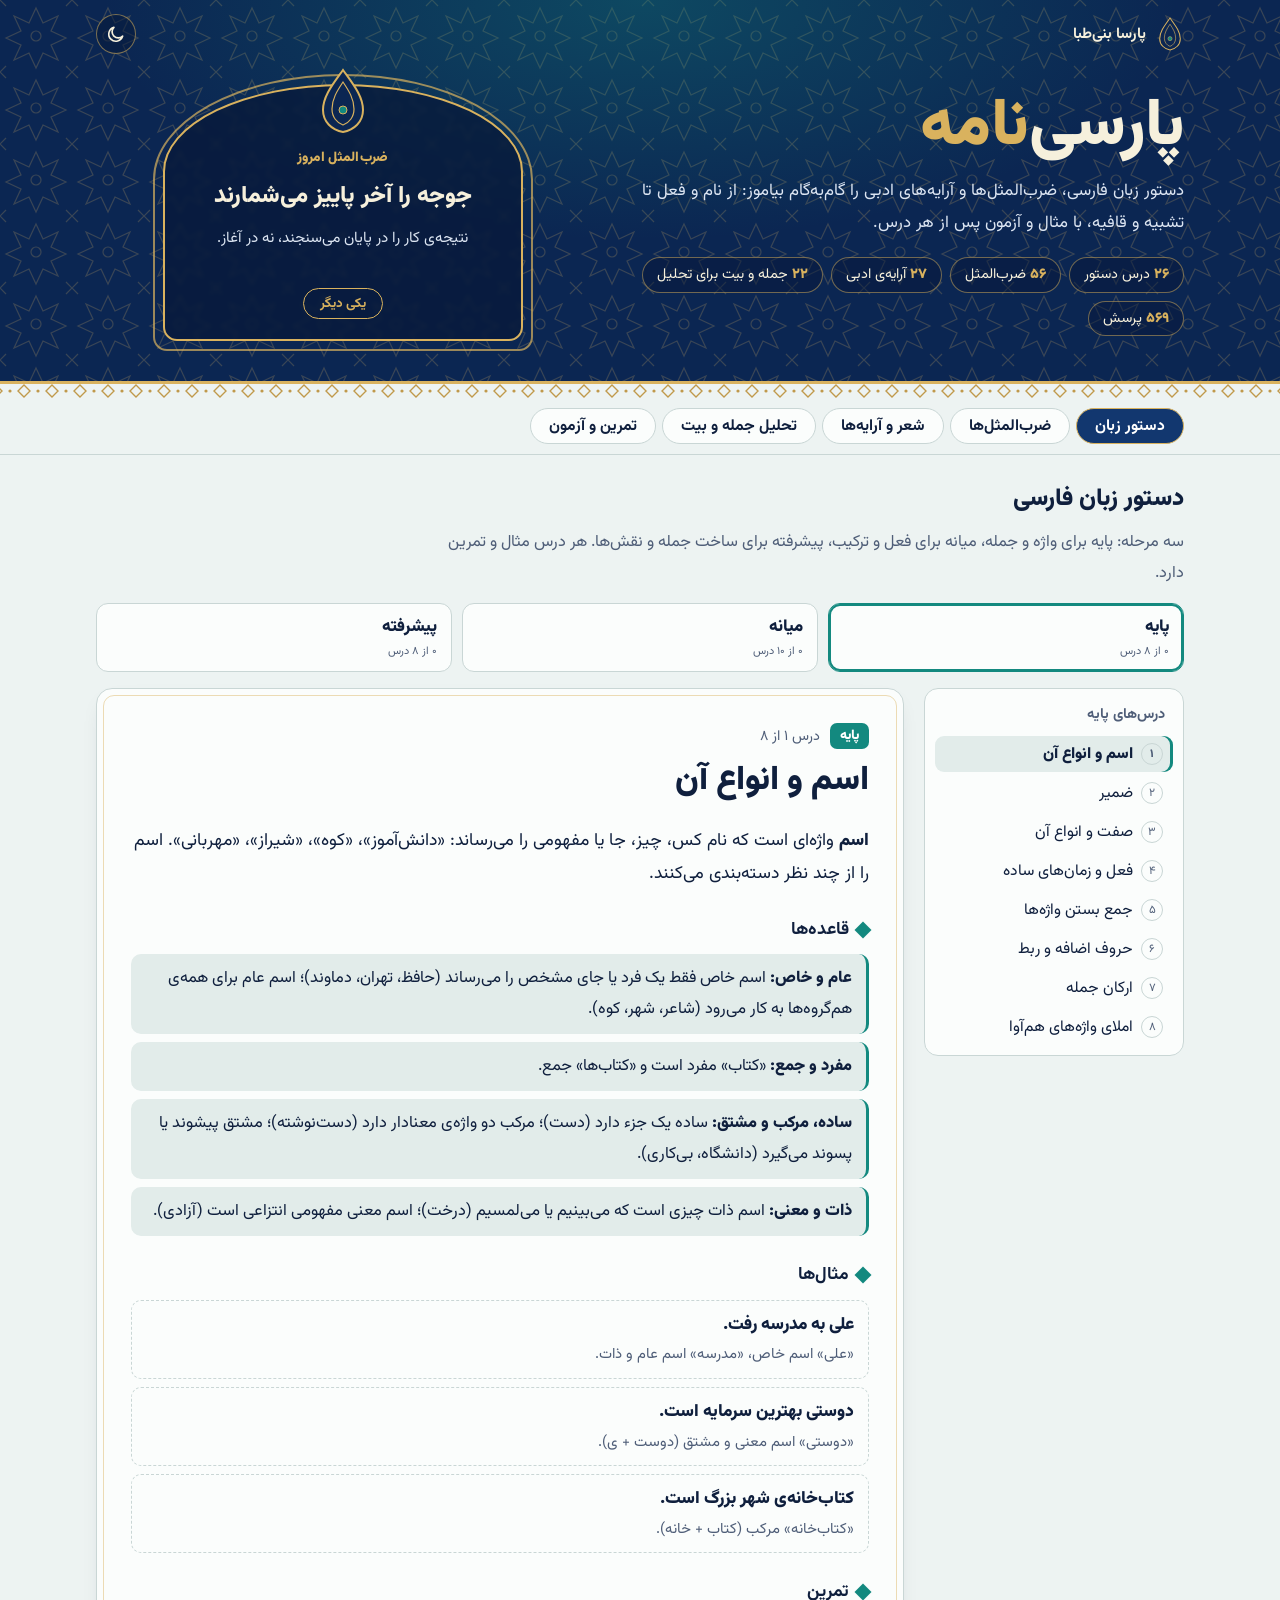
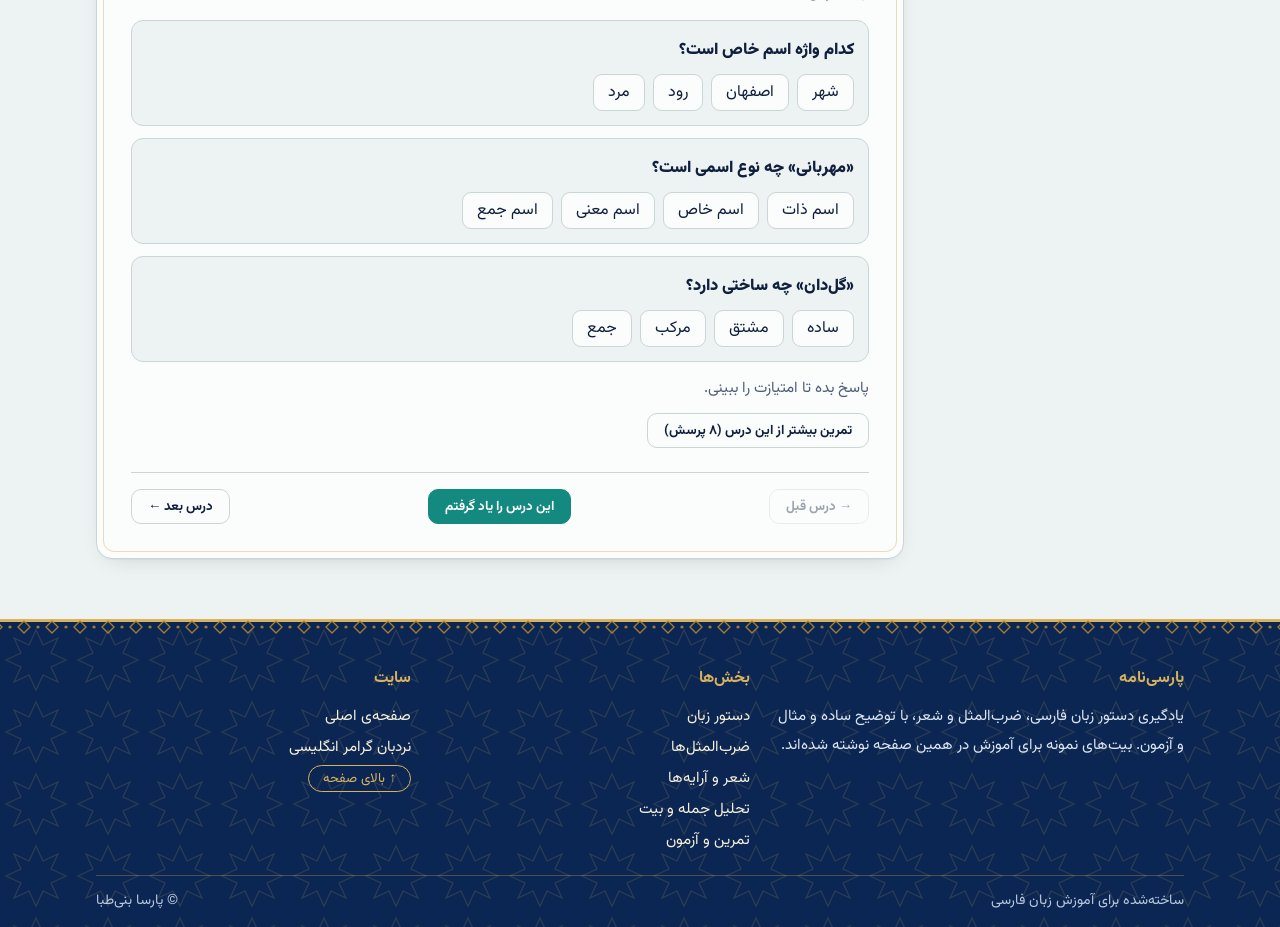
==== commit 25216b56: "persian: separate practice bank (~570 questions), more exercises per lesson, spelling, cloze proverb" ====
--- a/persian/index.html
+++ b/persian/index.html
@@ -186,6 +186,7 @@
 .pr{border:1px solid var(--goldl);border-radius:12px;padding:10px 14px;background:var(--surface);margin:8px 0}
 .gp-note{margin-top:16px;padding:10px 14px;border-radius:10px;background:var(--soft);border-right:3px solid var(--gold)}
 .iconbtn svg{width:20px;height:20px}
+.picks select,.dpanel select{font:inherit;border:1.5px solid var(--line);background:var(--surface);color:var(--ink);border-radius:8px;padding:2px 8px;max-width:100%}
 /* footer */
 .site-foot{margin-top:20px;background:var(--lap2);color:var(--hero-ink);border-top:3px solid var(--goldl);position:relative;
  background-image:url("data:image/svg+xml,%3Csvg xmlns='http://www.w3.org/2000/svg' width='72' height='72' viewBox='0 0 72 72' fill='none' stroke='%23D9B25E' stroke-opacity='.16' stroke-width='1.2'%3E%3Cpath d='M36 8l7 15 15-7-7 15 15 7-15 7 7 15-15-7-7 15-7-15-15 7 7-15-15-7 15-7-7-15 15 7z'/%3E%3C/svg%3E")}
@@ -232,7 +233,7 @@
  <button data-mode="prov" aria-pressed="false">ضرب‌المثل‌ها</button>
  <button data-mode="poet" aria-pressed="false">شعر و آرایه‌ها</button>
  <button data-mode="anal" aria-pressed="false">تحلیل جمله و بیت</button>
- <button data-mode="quiz" aria-pressed="false">آزمون</button>
+ <button data-mode="quiz" aria-pressed="false">تمرین و آزمون</button>
 </nav></div></div>
 <main class="in"><div id="main"></div></main>
 <footer class="site-foot">
@@ -240,7 +241,7 @@
  <div class="in">
   <div class="foot-in">
    <div><h4>پارسی‌نامه</h4><p>یادگیری دستور زبان فارسی، ضرب‌المثل و شعر، با توضیح ساده و مثال و آزمون. بیت‌های نمونه برای آموزش در همین صفحه نوشته شده‌اند.</p></div>
-   <div><h4>بخش‌ها</h4><ul><li><button class="fl" data-fmode="gram">دستور زبان</button></li><li><button class="fl" data-fmode="prov">ضرب‌المثل‌ها</button></li><li><button class="fl" data-fmode="poet">شعر و آرایه‌ها</button></li><li><button class="fl" data-fmode="anal">تحلیل جمله و بیت</button></li><li><button class="fl" data-fmode="quiz">آزمون</button></li></ul></div>
+   <div><h4>بخش‌ها</h4><ul><li><button class="fl" data-fmode="gram">دستور زبان</button></li><li><button class="fl" data-fmode="prov">ضرب‌المثل‌ها</button></li><li><button class="fl" data-fmode="poet">شعر و آرایه‌ها</button></li><li><button class="fl" data-fmode="anal">تحلیل جمله و بیت</button></li><li><button class="fl" data-fmode="quiz">تمرین و آزمون</button></li></ul></div>
    <div><h4>سایت</h4><ul><li><a href="https://parsabanitaba.ir/">صفحه‌ی اصلی</a></li><li><a href="https://parsabanitaba.ir/english/">نردبان گرامر انگلیسی</a></li><li><button class="up" id="totop">↑ بالای صفحه</button></li></ul></div>
   </div>
   <div class="copy"><span>ساخته‌شده برای آموزش زبان فارسی</span><span>© پارسا بنی‌طبا</span></div>
@@ -456,12 +457,53 @@
 {id:"v7",t:"بیت",fa:"برگ از غم رفتن بهار زرد شد",m:[[["برگ","اسم","نهاد","",""],["از غم رفتن بهار","گروه متمم","متمم","علت: غم رفتن بهار."],["زرد","صفت","مسند","","g1"],["شد","فعل اسنادی","فعل","ماضی ساده.","g1"]]],gr:{},pr:"برگ از اندوه رفتن بهار زرد شد.",ar:["حسن تعلیل: علت زرد شدن برگ را غم شاعرانه می‌داند","تشخیص: برگ غمگین می‌شود"]}
 ];
 
+const GX={
+esm:[["«ایران» چه نوع اسمی است؟",["عام","خاص","معنی","جمع"],1,"نام یک کشور مشخص است."],["«آزادی» چه اسمی است؟",["ذات","خاص","معنی","مرکب"],2,"مفهومی انتزاعی است."],["«کتاب‌ها» چه اسمی است؟",["مفرد","جمع","خاص","مرکب"],1,"با «ها» جمع بسته شده."],["«دانش‌گاه» کدام است؟",["ساده","مشتق","مرکب","جمع"],1,"دانش + ـگاه؛ پسوند دارد."],["کدام اسم مرکب است؟",["دریا","گل‌دان","درخت","باران"],1,"گل + دان: دو جزء معنادار."]],
+zamir:[["«مال من» «من» چیست؟",["ضمیر شخصی","ضمیر اشاره","ضمیر مبهم","ضمیر پرسشی"],0,"ضمیر شخصی جدا."],["«کدام را برداشتی؟» «کدام» چیست؟",["ضمیر پرسشی","صفت","ضمیر شخصی","قید"],0,"به جای اسم نشسته و پرسش می‌کند."],["«همه آمدند» «همه» چیست؟",["ضمیر مبهم","اسم","قید","فعل"],0,"مبهم است."],["«خودت را بشناس» «خود» چیست؟",["ضمیر مشترک","اسم","صفت","قید"],0,"برای همه‌ی شخص‌ها."],["کدام ضمیر پیوسته است؟",["من","او","ـمان","شما"],2,"به واژه می‌چسبد."]],
+sefat:[["«چه هوایی!» «چه» چیست؟",["صفت تعجبی","صفت پرسشی","ضمیر","قید"],0,"حالت شگفتی را می‌رساند."],["«کدام کتاب؟» «کدام» چیست؟",["صفت پرسشی","ضمیر","قید","اسم"],0,"اسم بعد از آن آمده."],["«دومین روز» چه صفتی دارد؟",["شمارشی ترتیبی","شمارشی اصلی","بیانی","اشاره"],0,"ترتیب را می‌گوید."],["«هر دانش‌آموز» «هر» چیست؟",["صفت مبهم","ضمیر","قید","نشانه"],0,"مبهم است."],["«نوشته» در «نامه‌ی نوشته» چه صفتی است؟",["مفعولی","فاعلی","نسبی","اشاره"],0,"صفت مفعولی."]],
+fel:[["بن ماضی «گفتن» کدام است؟",["گفت","گو","می‌گو","گفتن"],0,"«گفت»."],["«بنویس» چیست؟",["امر","نهی","مضارع","ماضی"],0,"فرمان است."],["«نرو» چیست؟",["نهی","امر","اخباری","آینده"],0,"با «نـ» ساخته شده."],["«خواهیم رفت» چه زمانی است؟",["آینده","ماضی","امر","مضارع"],0,"خواه + شناسه + بن ماضی."],["شناسه‌ی «ایم / یم» برای کدام شخص است؟",["اول جمع","دوم مفرد","سوم جمع","اول مفرد"],0,"ما."]],
+jam:[["«درختان» با چه علامتی جمع شده؟",["ان","ها","ات","ین"],0,"ـان."],["«نامه‌ها» با چه جمعی ساخته شده؟",["ها","ان","ات","مکسر"],0,"ـها."],["جمع «علم» عربی کدام است؟",["علوم","علمات","علمان","علم‌ها"],0,"جمع مکسر عربی."],["کدام درست است؟",["پنج مدادها","پنج مداد","پنج مدادان","پنج مداداً"],1,"بعد از عدد مفرد می‌آید."],["«ـات» در «ادبیات» چیست؟",["نشانه‌ی جمع","نشانه‌ی نفی","پیشوند","شناسه"],0,"نشانه‌ی جمع عربی."]],
+harf:[["«در» در «در خانه» چه حرفی است؟",["اضافه","ربط","ندا","نفی"],0,"متمم می‌خواهد."],["«ولی» چه حرفی است؟",["ربط همپایه","اضافه","ندا","تشبیه"],0,"دو جمله را هم‌ردیف می‌کند."],["«اگر بیایی» «اگر» چیست؟",["ربط وابسته","اضافه","همپایه","ندا"],0,"شرط."],["«چون» در «چون ماه» چیست؟",["حرف اضافه (ادات تشبیه)","فعل","اسم","قید"],0,"مانند را می‌رساند."],["«ای» در «ای دوست» چیست؟",["حرف ندا","حرف ربط","حرف اضافه","ضمیر"],0,"صدا زدن."]],
+jomle:[["نهاد در «کودک خندید» کدام است؟",["کودک","خندید","هر دو","هیچ"],0,"کننده‌ی کار."],["فعل در «او رفت» کدام است؟",["او","رفت","هیچ","هر دو"],1,"رفت."],["«را» نشانه‌ی چیست؟",["مفعول","نهاد","فعل","قید"],0,"مفعول معین."],["«به مدرسه» چه نقشی دارد؟",["متمم","نهاد","مسند","فعل"],0,"حرف اضافه + اسم."],["«امروز» در «امروز آمد» چه نقشی دارد؟",["قید","مفعول","مسند","نهاد"],0,"زمان."]],
+emla:[["کدام درست است؟",["قبر","غبر","قابر","گبر"],0,"قبر."],["کدام درست است؟",["سرزش","سرزنش","صرزنش","زرزنش"],1,"سرزنش با «س» و «ز»."],["کدام درست است؟",["زیارت","ضیارت","ذیارت","ظیارت"],0,"زیارت با «ز»."],["کدام درست است؟",["ثروت","سروت","صروت","ضروت"],0,"ثروت با «ث»."]],
+moratebe:[["مرتبه‌ی «بلندتر» چیست؟",["مطلق","تفضیلی","عالی","هیچ"],1,"ـتر."],["مرتبه‌ی «بزرگ‌ترین» چیست؟",["مطلق","تفضیلی","عالی","هیچ"],2,"ـترین."],["«خوب» چه مرتبه‌ای دارد؟",["مطلق","تفضیلی","عالی","هیچ"],0,"بدون مقایسه."],["صفت عالی «زیبا» کدام است؟",["زیباتر","زیباترین","زیبا‌تر‌ترین","زیبایی"],1,"ـترین."],["کدام درست است؟",["بدتر از او","بدتر‌تر از او","بدترین‌تر از او","از او بدتر‌تر"],0,"بدتر خود تفضیلی است."]],
+zaman:[["«رفته بودم» چه زمانی است؟",["ماضی بعید","نقلی","ساده","استمراری"],0,"صفت مفعولی + بودم."],["«می‌رفتم» چه زمانی است؟",["ماضی استمراری","ساده","نقلی","التزامی"],0,"می + ماضی."],["«بروم» چه زمانی است؟",["مضارع التزامی","اخباری","ماضی","آینده"],0,"ب + بن مضارع."],["«رفته‌ام» چه زمانی است؟",["ماضی نقلی","ساده","استمراری","بعید"],0,"صفت مفعولی + ام."],["«رفته باشم» چه زمانی است؟",["ماضی التزامی","نقلی","بعید","ساده"],0,"صفت مفعولی + باشم."]],
+lazem:[["کدام فعل متعدی است؟",["دیدن","رفتن","خوابیدن","نشستن"],0,"مفعول می‌گیرد."],["«در شکسته شد» چیست؟",["مجهول","معلوم","امر","لازم"],0,"صفت مفعولی + شد."],["از کدام فعل مجهول نمی‌شود ساخت؟",["رفتن","خوردن","دیدن","نوشتن"],0,"لازم است."],["«او نامه را نوشت» چیست؟",["معلوم","مجهول","امر","نهی"],0,"فاعل معلوم."],["«خورده شد» چیست؟",["مجهول","معلوم","امر","نهی"],0,"صفت مفعولی + شد."]],
+mord:[["«برداشتن» چیست؟",["پیشوندی","مرکب","ساده","مجهول"],0,"بر + داشتن."],["«گوش دادن» چیست؟",["مرکب","ساده","پیشوندی","لازم"],0,"اسم + فعل کمکی."],["«خوردن» چیست؟",["ساده","مرکب","پیشوندی","مجهول"],0,"یک جزء."],["«دوست داشتن» چیست؟",["مرکب","ساده","پیشوندی","مجهول"],0,"صفت/اسم + داشتن."],["«باز آمدن» چیست؟",["پیشوندی","ساده","مرکب","مجهول"],0,"باز + آمدن."]],
+tarkib:[["«دفتر علی» چیست؟",["اضافی","وصفی","عطفی","فعلی"],0,"اسم + اسم."],["«دختر زیبا» چیست؟",["وصفی","اضافی","عطفی","فعلی"],0,"اسم + صفت."],["هسته‌ی «هوای سرد» کدام است؟",["هوا","سرد","هر دو","هیچ"],0,"اسم هسته است."],["«خانه‌ی بزرگ پدر» چیست؟",["اضافی و وصفی تو در تو","فقط وصفی","فقط اضافی","هیچ"],0,"خانه‌ی بزرگ + پدر."],["کسره‌ی بعد از «ا» چه می‌شود؟",["ـیِ","ـو","هیچ","ـا"],0,"دانایِ روزگار."]],
+ra:[["«کتاب را خواند» «را» نشانه‌ی چیست؟",["مفعول","فاعل","مسند","متمم"],0,"مفعول معین."],["«کتاب خرید» مفعول چه نوع است؟",["نامعین","معین","نیست","مسند"],0,"بدون را."],["«او را گفتم» «را» یعنی؟",["به (کهن)","برای","از","با"],0,"معنی کهن."],["«دلم را شکستی» چیست؟",["فک اضافه","مجهول","شرط","ندا"],0,"دل من را شکستی."],["«او را دیدم» نقش «او را» چیست؟",["مفعول","نهاد","مسند","قید"],0,"مفعول."]],
+esnadi:[["مسند «علی پزشک است» کدام است؟",["پزشک","علی","است","هیچ"],0,"«پزشک» مسند."],["«او رفت» اسنادی است؟",["خیر","بله","گاهی","همیشه"],0,"«رفت» اسنادی نیست."],["«هوا سرد شد» مسند کدام است؟",["سرد","هوا","شد","هیچ"],0,"«سرد»."],["کدام فعل اسنادی است؟",["گشتن (در معنی شدن)","خندیدن","خوردن","رفتن"],0,"گشت = شد."],["«او دانا گردید» مسند کدام است؟",["دانا","او","گردید","هیچ"],0,"ویژگی نهاد."]],
+qeyd:[["«همیشه» چه قیدی است؟",["زمان","مکان","حالت","مقدار"],0,"زمان."],["«آنجا» چه قیدی است؟",["مکان","زمان","حالت","مقدار"],0,"مکان."],["«آرام» در «آرام رفت» چیست؟",["قید حالت","صفت","مفعول","مسند"],0,"چگونگی."],["«بسیار» در «بسیار خوب» چیست؟",["قید مقدار","صفت","اسم","فعل"],0,"شدت می‌دهد."],["«هرگز» چیست؟",["قید نفی","قید زمان","قید مکان","صفت"],0,"نفی."]],
+vajsaz:[["«بی‌کار» چه واژه‌ای است؟",["مشتق","ساده","مرکب","جمع"],0,"بی + کار."],["«گلستان» چه پسوندی دارد؟",["ـستان","گل","ـان","هیچ"],0,"مکان."],["«نویسنده» چه ساختی دارد؟",["مشتق","ساده","مرکب","جمع"],0,"نویس + ـنده."],["پیشوند «هم» در «همکار» چه می‌کند؟",["هم‌راه","نفی","مکان","زمان"],0,"با هم."],["«دانشکده» پسوند؟",["ـکده","دانش","ـده","ش"],0,"ـکده."]],
+neshane:[["کدام درست است؟",["می‌خوانم","میخوانم","می خوانم","میخوانم"],0,"نیم‌فاصله."],["گیومه‌ی ورودی کدام است؟",["«","»","“","‹"],0,"«."],["نشانه‌ی پرسش کدام است؟",["؟","!","،","؛"],0,"؟"],["جدا کردن واژه‌های هم‌نقش با؟",["ویرگول","نقطه","علامت پرسش","گیومه"],0,"،"],["بعد از ویرگول چه می‌آید؟",["یک فاصله","هیچ","دو فاصله","نیم‌فاصله"],0,"یک فاصله."]],
+morakkab:[["«او آمد و من رفتم» چیست؟",["جمله‌ی همپایه","وابسته","ساده","امری"],0,"دو جمله مستقل با «و»."],["«چون خسته بود خوابید» پایه کدام است؟",["خوابید","چون خسته بود","هر دو","هیچ"],0,"«خوابید» پایه."],["«اگر باران بیاید نمی‌روم» وابسته؟",["اگر باران بیاید","نمی‌روم","هیچ","هر دو"],0,"شرط."],["«که» بیشتر در کدام جمله‌هاست؟",["وابسته","ساده","همپایه","امری"],0,"وابسته‌ساز."],["جمله‌ی مرکب چند فعل دارد؟",["دست‌کم دو","یک","هیچ","سه فقط"],0,"دست‌کم دو."]],
+tabei:[["«حافظ، شاعر شیراز» «شاعر شیراز» چیست؟",["بدل","صفت","معطوف","مفعول"],0,"توضیح اسم."],["«علی و رضا» رضا چیست؟",["معطوف","بدل","صفت","فعل"],0,"عطف."],["«کتاب خوب» «خوب» چیست؟",["صفت","بدل","معطوف","مضاف‌الیه"],0,"تبعی."],["«دفتر علی» «علی» چیست؟",["مضاف‌الیه","صفت","بدل","معطوف"],0,"تبعی."],["بدل را می‌شود؟",["حذف کرد","جابه‌جا","فعل کرد","همان صفت"],0,"حذف‌پذیر است."]],
+vajh:[["«کاش بیاید» وجه؟",["التزامی","امری","اخباری","نهی"],0,"آرزو."],["«بیا» وجه؟",["امری","التزامی","اخباری","نهی"],0,"فرمان."],["«او آمد» وجه؟",["اخباری","التزامی","امری","نهی"],0,"واقعیت."],["نشانه‌ی التزامی کدام است؟",["شاید","اما","و","چون"],0,"احتمال."],["«نرو» وجه؟",["نهی","امری","اخباری","التزامی"],0,"نهی."]],
+hazf:[["حذف به قرینه یعنی؟",["حذف با تکیه بر جمله‌ی دیگر","حذف بی‌دلیل","اشتباه","تکرار"],0,"قرینه = نشانه."],["«او رفت و من» چه حذف شده؟",["فعل","فاعل","مفعول","قید"],0,"«رفتم»."],["ایجاز یعنی؟",["کوتاه گفتن","طولانی گفتن","تکرار","شرح"],0,"کم‌گویی."],["حذف می‌تواند؟",["ابهام نیاورد","همیشه درست","غلط","نادر"],0,"باید ابهام نسازد."],["«آمدم، دیدم، گفتم» فاعل؟",["محذوف مشترک","ندارد","فرق دارد","غلط"],0,"«من» محذوف."]],
+fak:[["فک اضافه چیست؟",["جدا کردن مضاف‌الیه و آوردن با «را»","جمع","نفی","شرط"],0,"دل مرا شکست."],["«دلش را شکست» «ش» چیست؟",["مضاف‌الیه","نهاد","مفعول","قید"],0,"دل او."],["«را» در «او را دیدم»؟",["نشانه‌ی مفعول","مضاف‌الیه","فعل","شرط"],0,"مفعول."],["«عقل او را پریشان کرد» مفعول؟",["عقل","او","هیچ","پریشان"],0,"عقل (او را مضاف‌الیه)."],["فک اضافه بیشتر در؟",["شعر و نثر ادبی","کودکان","علمی فقط","خبر"],0,"ادبی."]],
+nada:[["منادا در «ای علی بیا» کدام است؟",["علی","بیا","ای","هیچ"],0,"او را صدا می‌زنند."],["«آه» چیست؟",["شبه‌جمله","منادا","فعل","صفت"],0,"عاطفی."],["شبه‌جمله از ارکان است؟",["خیر","بله","گاهی","همیشه"],0,"از ارکان نیست."],["«ای وای» چیست؟",["شبه‌جمله","منادا","فعل","اسم"],0,"عاطفی."],["«خدایا» چیست؟",["منادا","فعل","شبه‌جمله","قید"],0,"ندا."]],
+vaj:[["هجای «دا» چیست؟",["بلند","کوتاه","کشیده","هیچ"],0,"صامت + مصوت بلند."],["هجای «کَ» چیست؟",["کوتاه","بلند","کشیده","هیچ"],0,"صامت + مصوت کوتاه."],["«کتاب» چند هجا دارد؟",["۲","۱","۳","۴"],0,"کَ‌تاب."],["«دوست» چند هجا دارد؟",["۱","۲","۳","۴"],0,"یک هجای کشیده."],["مصوت بلند کدام است؟",["آ","اَ","اِ","اُ"],0,"آ."]],
+sakht:[["«رایانه» ساخته‌ی کیست؟",["فرهنگستان","ترکی","عربی","انگلیسی"],0,"معادل‌سازی."],["«خوش‌باوری» چیست؟",["مشتق‌مرکب","ساده","مرکب","جمع"],0,"خوش + باور + ی."],["«دانشگاه» چیست؟",["مشتق","مرکب","ساده","جمع"],0,"دانش + گاه."],["«سرخ‌پوست» چیست؟",["مرکب","مشتق","ساده","جمع"],0,"سرخ + پوست."],["مخفف «مبارک باد» چیست؟",["مبارکباد","مبارکبادان","مبارکی","هیچ"],0,"ساخت فشرده."]]
+};
+const SP=[["صبر","سبر","ثبر"],["ذهن","زهن","ضهن"],["سرزنش","صرزنش","سرزنس"],["حتماً","هتماً","حتمن"],["مسئله","مسله","مسلاه"],["اشتباه","اشتباح","اشتبا"],["صبح","سبح","ثبح"],["زیارت","ضیارت","ذیارت"],["خواهر","خاهر","خواهار"],["ثروت","سروت","صروت"],["ضرورت","زرورت","ظرورت"],["حضور","حزور","هضور"],["اطلاع","اتلاع","اطلا"],["قبر","غبر","گبر"],["غم","قم","گم"]];
+const AN2=[
+{id:"s9",t:"جمله",fa:"استاد درس تازه را به دانشجویان توضیح داد",m:[[["استاد","اسم","نهاد","کننده‌ی کار."],["درس","اسم","مفعول","مفعول معین با «را».","g1"],["تازه","صفت","صفت","وابسته‌ی «درس».","g1"],["را","نشانه‌ی مفعول","حرف","","g1"],["به","حرف اضافه","حرف","","g2"],["دانشجویان","اسم (جمع)","متمم","دانشجو + ان.","g2"],["توضیح داد","فعل مرکب","فعل","توضیح دادن؛ ماضی ساده."]]],gr:{g1:"مفعول (درس تازه را)",g2:"متمم (به دانشجویان)"},pr:"جمله با مفعول و متمم.",ar:[]},
+{id:"s10",t:"جمله",fa:"کودکان شاد در باغ بازی می‌کردند",m:[[["کودکان","اسم (جمع)","نهاد","کودک + ان.","g1"],["شاد","صفت","صفت","وابسته‌ی نهاد.","g1"],["در","حرف اضافه","حرف","","g2"],["باغ","اسم","متمم","مکان کار.","g2"],["بازی می‌کردند","فعل مرکب (ماضی استمراری)","فعل","بازی کردن؛ می‌کردند = کار تکراری."]]],gr:{g1:"نهاد (کودکان شاد)",g2:"متمم (در باغ)"},pr:"ماضی استمراری یعنی کار تکرارشونده یا ادامه‌دار.",ar:[]},
+{id:"s11",t:"جمله",fa:"چون باران آمد مسافران ماندند",m:[[["چون","حرف ربط وابسته","حرف","علت می‌سازد.","g1"],["باران","اسم","نهاد","","g1"],["آمد","فعل","فعل","","g1"],["مسافران","اسم (جمع)","نهاد","مسافر + ان.","g2"],["ماندند","فعل","فعل","","g2"]]],gr:{g1:"جمله‌ی وابسته‌ی علت",g2:"جمله‌ی پایه"},pr:"چون باران آمد، مسافران ماندند.",ar:[]},
+{id:"s12",t:"جمله",fa:"آن شاگرد باهوش جایزه‌ی بزرگ را برد",m:[[["آن","صفت اشاره","صفت","وابسته‌ی «شاگرد».","g1"],["شاگرد","اسم","نهاد","","g1"],["باهوش","صفت","صفت","","g1"],["جایزه‌ی","اسم","مفعول","مضاف.","g2"],["بزرگ","صفت","صفت","وابسته‌ی «جایزه».","g2"],["را","نشانه‌ی مفعول","حرف","","g2"],["برد","فعل","فعل","ماضی ساده."]]],gr:{g1:"نهاد (آن شاگرد باهوش)",g2:"مفعول (جایزه‌ی بزرگ را)"},pr:"جمله با دو گروه اسمی.",ar:[]},
+{id:"s13",t:"جمله",fa:"ای مادر عزیز دعا کن",m:[[["ای","حرف ندا","حرف","","g1"],["مادر","اسم","منادا","","g1"],["عزیز","صفت","صفت","وابسته‌ی منادا.","g1"],["دعا کن","فعل مرکب (امر)","فعل","دعا کردن.","g2"]]],gr:{g1:"منادا (ای مادر عزیز)"},pr:"ندا و فعل امر.",ar:[]},
+{id:"v8",t:"بیت",fa:"سرو سبز و سرکش، سر به سوی آسمان سود",m:[[["سرو","اسم","نهاد","","g1"],["سبز","صفت","صفت","","g1"],["و","حرف ربط","حرف","دو صفت را عطف می‌کند."],["سرکش","صفت","صفت","","g1"],["سر","اسم","مفعول","",""],["به سوی آسمان","گروه متمم","متمم","به سوی + آسمان."],["سود","فعل","فعل","سودن: ساییدن؛ «سر به آسمان سودن» یعنی بسیار بلند شدن."]]],gr:{g1:"نهاد (سرو سبز و سرکش)"},pr:"سرو سبز و سرکش سرش را به سوی آسمان رساند.",ar:["واج‌آرایی: تکرار «س»","تشخیص (سرکش بودن سرو)"]},
+{id:"v10",t:"بیت",fa:"دل ز دنیا برکندم و رفتم",m:[[["دل","اسم","مفعول","بدون «را»؛ در شعر رایج است.","g1"],["ز","حرف اضافه","حرف","مخفف «از».","g2"],["دنیا","اسم","متمم","","g2"],["برکندم","فعل پیشوندی","فعل","بر + کندن؛ ماضی ساده.","g1"],["و","حرف ربط","حرف",""],["رفتم","فعل","فعل","","g3"]]],gr:{g2:"متمم (ز دنیا)"},pr:"دل را از دنیا کندم و رفتم.",ar:["کنایه: «دل از دنیا کندن» یعنی دلبستگی نداشتن","حذف «را» و مخفف‌کردن «از» به «ز»"]}
+];
+AN.push(...AN2);
+
 const ARN={};AR.forEach(a=>ARN[a.id]=a.fa);
 const PVALL=[];PV.forEach(c=>c.p.forEach(l=>{const [t,m,u]=l.split("|");PVALL.push({t,m,u,cat:c.id,cf:c.fa})}));
 const NT=AN.length;
-const NQ=G.reduce((a,t)=>a+t.q.length,0)+PVALL.length+PQ.length+4;
+
 let learned=new Set(store.get("pn-learned",[]));
-const S={an:{i:0,prac:false,col:false,sel:null,tgt:null,sc:0,n:0,res:{}},mode:store.get("pn-mode","gram"),lv:store.get("pn-lv",1),id:store.get("pn-id","esm"),pt:"ar",pid:"tashbih",cat:"all",q:"",open:false};
+const UV=store.get("pn-uv",{text:"",lab:{}});
+const S={uv:{sel:null,tok:null},an:{i:0,prac:false,col:false,sel:null,tgt:null,sc:0,n:0,res:{}},mode:store.get("pn-mode","gram"),lv:store.get("pn-lv",1),id:store.get("pn-id","esm"),pt:"ar",pid:"tashbih",cat:"all",q:"",open:false};
 let Q=null;
 function setLv(n){document.documentElement.style.setProperty("--lv",`var(${LVN[n].c})`)}
 function setCol(v){document.documentElement.style.setProperty("--lv",v)}
@@ -483,7 +525,7 @@
   <h2>${esc(t.fa)}</h2><p class="intro">${rich(t.i)}</p>
   <h3>قاعده‌ها</h3><ul class="rules">${t.r.map(r=>`<li>${rich(r)}</li>`).join("")}</ul>
   <h3>مثال‌ها</h3><div class="exs">${t.x.map(e=>{const [a,b]=e.split("|");return `<div class="ex"><div class="s">${esc(a)}</div><div class="n">${esc(b||"")}</div></div>`}).join("")}</div>
-  <h3>تمرین</h3>${t.q.map((q,k)=>qHTML(q,"g"+k)).join("")}<div class="pscore" id="pscore">پاسخ بده تا امتیازت را ببینی.</div>
+  <h3>تمرین</h3>${t.q.map((q,k)=>qHTML(q,"g"+k)).join("")}<div class="pscore" id="pscore">پاسخ بده تا امتیازت را ببینی.</div><div style="margin-top:10px"><button class="btn" data-more="g:${t.id}">تمرین بیشتر از این درس (${fd(t.q.length+(GX[t.id]||[]).length)} پرسش)</button></div>
   <div class="foot"><button class="btn" id="prev" ${i===0&&S.lv===1?"disabled":""}>→ درس قبل</button><button class="btn${learned.has(t.id)?"":" primary"}" id="mark">${learned.has(t.id)?"✓ یاد گرفتم (برای برداشتن بزن)":"این درس را یاد گرفتم"}</button><button class="btn" id="next" ${G.indexOf(t)===G.length-1?"disabled":""}>درس بعد ←</button></div></article></div>`;
 }
 /* ---------- proverbs ---------- */
@@ -511,7 +553,7 @@
   <div class="grid"><aside class="list"><h3>${ar?"آرایه‌ها":"درس‌ها"}</h3><ol>${items.map((y,k)=>`<li><button data-pid="${y.id}" aria-current="${y.id===x.id}"><span class="dot">${fd(k+1)}</span><span>${esc(y.fa)}</span></button></li>`).join("")}</ol></aside>
   <article class="card"><div class="eyebrow"><span class="tag">${ar?x.k:"دستور شعر"}</span></div><h2>${esc(x.fa)}</h2><p class="intro">${rich(x.i)}</p>
   <h3>${ar?"ویژگی‌ها":"نکته‌ها"}</h3><ul class="rules">${x.r.map(r=>`<li>${rich(r)}</li>`).join("")}</ul>
-  ${exs?`<h3>بیت نمونه</h3>${exs}`:""}${phs}${ar&&GP[x.id]?`<div class="gp-note"><b>در آثار بزرگان:</b> ${esc(GP[x.id])}</div>`:""}${prac}</article></div>`;
+  ${ar?`<div style="margin:6px 0"><button class="btn" data-more="a:${x.id}">تمرین بیشتر از این آرایه</button></div>`:""}${exs?`<h3>بیت نمونه</h3>${exs}`:""}${phs}${ar&&GP[x.id]?`<div class="gp-note"><b>در آثار بزرگان:</b> ${esc(GP[x.id])}</div>`:""}${prac}</article></div>`;
 }
 function pqQ(q){const names=Object.values(ARN),c=ARN[q[1]],o=shuf(names.filter(n=>n!==c)).slice(0,3);const opts=shuf([c,...o]);return [q[0],opts,opts.indexOf(c),q[2],"v"]}
 function rqPool(){return [
@@ -520,26 +562,54 @@
  ["هر که با تو همنشین شد، دل‌نواز است / هر که با تو همسخن شد، سرفراز است","قافیه‌ی این بیت کدام است؟","دل‌نواز / سرفراز",["است","همنشین / همسخن","تو / تو"],"کلمه‌های هم‌آهنگ پیش از ردیف «است»."],
  ["شب‌ها به یاد روی تو بیدار می‌مانم / روزها به شوق کوی تو بیمار می‌مانم","قافیه‌ی این بیت کدام است؟","بیدار / بیمار",["می‌مانم","روی / کوی","تو / تو"],"پیش از ردیف «می‌مانم»؛ حرف روی «ر»."]]}
 function rqList(){return shuf(rqPool()).map(r=>{const opts=shuf([r[2],...r[3]]);return [r[1]+"\n"+r[0],opts,opts.indexOf(r[2]),r[4],"v"]})}
-/* ---------- quiz ---------- */
+/* ---------- quiz & practice ---------- */
+const QT=[["g","دستور زبان"],["e","املا"],["p","معنی ضرب‌المثل"],["c","تکمیل ضرب‌المثل"],["a","تشخیص آرایه در عبارت و بیت"],["d","تعریف آرایه"],["r","قافیه و ردیف"],["t","نقش واژه‌ها در جمله و بیت"]];
+function stripB(t){return t.replace(/\*\*/g,"")}
+function buildItems(types,o){
+  o=o||{};const out=[];const add=(q,from,go)=>out.push({q,from,go});
+  if(types.includes("g"))G.forEach(t=>{if(o.lesson&&o.lesson!==t.id)return;[...t.q,...(GX[t.id]||[])].forEach(q=>add(q,t.fa,"g:"+t.id))});
+  if(types.includes("e"))SP.forEach(r=>{const opts=shuf(r);add(["کدام املا درست است؟",opts,opts.indexOf(r[0]),"املای درست: «"+r[0]+"»."],"املا","g:emla")});
+  if(types.includes("p"))PVALL.forEach(x=>{const o2=shuf(PVALL.filter(y=>y.t!==x.t)).slice(0,3).map(y=>y.m);const opts=shuf([x.m,...o2]);add(["معنی ضرب‌المثل «"+x.t+"» کدام است؟",opts,opts.indexOf(x.m),x.u,"v",1],x.cf,"p:"+x.cat)});
+  if(types.includes("c"))PVALL.forEach(x=>{const w=x.t.split(" ");const cand=w.map((y,k)=>k).filter(k=>w[k].replace(/[،«»]/g,"").length>=3&&k>=Math.floor(w.length/3));if(!cand.length)return;const k=cand[Math.floor(Math.random()*cand.length)],ans=w[k].replace(/[،]/g,"");const pool=[...new Set(PVALL.flatMap(y=>y.t.split(" ")).map(y=>y.replace(/[،]/g,"")).filter(y=>y.length>=3&&y!==ans&&Math.abs(y.length-ans.length)<=2))];const opts=shuf([ans,...shuf(pool).slice(0,3)]);const t2=w.map((y,m)=>m===k?"_____":y).join(" ");add(["جای خالی را پر کن: «"+t2+"»",opts,opts.indexOf(ans),"ضرب‌المثل کامل: «"+x.t+"». "+x.m,"v"],x.cf,"p:"+x.cat)});
+  if(types.includes("a")){PQ.forEach(q=>{if(o.ar&&q[1]!==o.ar)return;add(pqQ(q),ARN[q[1]],"a:"+q[1])});AR.forEach(a=>{if(o.ar&&a.id!==o.ar)return;(a.ph||[]).forEach(l=>{const [t,n]=l.split("|");const names=Object.values(ARN),c=a.fa,d=shuf(names.filter(x=>x!==c)).slice(0,3),opts=shuf([c,...d]);add(["کدام آرایه است؟ «"+t+"»",opts,opts.indexOf(c),n||c,"v"],a.fa,"a:"+a.id)})})}
+  if(types.includes("d"))AR.forEach(a=>{if(o.ar&&a.id!==o.ar)return;let def=stripB(a.i);a.fa.replace(/[()]/g," ").split(/\s+/).filter(w=>w.length>=3&&w!=="حسن").forEach(w=>{def=def.split(w).join("…")});const names=Object.values(ARN),c=a.fa,d=shuf(names.filter(x=>x!==c)).slice(0,3),opts=shuf([c,...d]);add(["«"+def+"» کدام آرایه است؟",opts,opts.indexOf(c),"آرایه: "+c+".","v"],a.fa,"a:"+a.id)});
+  if(types.includes("r"))rqList().forEach(q=>add(q,"قافیه و ردیف","r:qafiye"));
+  if(types.includes("t"))AN.forEach(it=>{const fl=it.m.flat().filter(t=>RO.includes(t[2]));const txt=it.m.map(l=>l.map(t=>t[0]).join(" ")).join(" / ");fl.forEach(t=>{const o3=shuf(RO.filter(r=>r!==t[2])).slice(0,3);const opts=shuf([t[2],...o3]);add(["در «"+txt+"» نقش «"+t[0]+"» چیست؟",opts,opts.indexOf(t[2]),t[3]||t[1],"v"],"تحلیل: "+it.fa,"t:"+it.id)})});
+  return out}
+let NQALL=0;
 function renderQuizSetup(){
-  setCol("var(--lap)");const ty=store.get("pn-qty",["g","p","a"]);
-  $("#main").innerHTML=`<div class="quizbox"><h2 class="sec" style="margin:0">آزمون مخلوط</h2><p class="lead">۱۰ پرسش تصادفی از بخش‌هایی که انتخاب می‌کنی. در پایان اشتباه‌هایت را با توضیح می‌بینی.</p>
-  <div class="picks">${[["g","دستور زبان"],["p","معنی ضرب‌المثل"],["a","آرایه، قافیه و ردیف"],["t","نقش واژه‌ها در جمله و بیت"]].map(([v,n])=>`<label><input type="checkbox" class="ty" value="${v}" ${ty.includes(v)?"checked":""}> ${n}</label>`).join("")}</div>
-  <button class="btn primary" id="qstart">شروع آزمون</button></div>`;
-}
-function startQuiz(){
-  const ty=[...document.querySelectorAll(".ty:checked")].map(i=>i.value);if(!ty.length)return;store.set("pn-qty",ty);
-  const g=[],p=[],a=[],tt=[];
-  if(ty.includes("g"))G.forEach(t=>t.q.forEach(q=>g.push({q,from:t.fa,go:"g:"+t.id})));
-  if(ty.includes("p"))PVALL.forEach(x=>{const o=shuf(PVALL.filter(y=>y.t!==x.t)).slice(0,3).map(y=>y.m);const opts=shuf([x.m,...o]);p.push({q:["معنی ضرب‌المثل «"+x.t+"» کدام است؟",opts,opts.indexOf(x.m),x.u,"v",1],from:x.cf,go:"p:"+x.cat})});
-  if(ty.includes("a")){PQ.forEach(q=>a.push({q:pqQ(q),from:ARN[q[1]],go:"a:"+q[1]}));rqList().forEach(q=>a.push({q,from:"قافیه و ردیف",go:"r:qafiye"}))}
-  if(ty.includes("t"))AN.forEach(it=>{const fl=it.m.flat().filter(t=>RO.includes(t[2]));const txt=it.m.map(l=>l.map(t=>t[0]).join(" ")).join(" / ");fl.forEach(t=>{const o=shuf(RO.filter(r=>r!==t[2])).slice(0,3);const opts=shuf([t[2],...o]);tt.push({q:["در «"+txt+"» نقش «"+t[0]+"» چیست؟",opts,opts.indexOf(t[2]),t[3]||t[1],"v"],from:"تحلیل: "+it.fa,go:"t:"+it.id})})});
-  const groups=[g,p,a,tt].filter(x=>x.length),per=Math.ceil(10/groups.length);
-  const items=shuf(groups.flatMap(x=>shuf(x).slice(0,per))).slice(0,10);Q={items,n:0,ok:0,miss:[]};renderQ();
+  setCol("var(--lap)");const ty=store.get("pn-qty2",["g","e","p","a"]),cnt=store.get("pn-qn",10);
+  $("#main").innerHTML=`<div class="quizbox"><h2 class="sec" style="margin:0">تمرین و آزمون</h2><p class="lead">پرسش‌ها از درسنامه جدا هستند و هر بار تصادفی انتخاب می‌شوند. بخش‌ها و تعداد را خودت تعیین کن. پس از پایان، اشتباه‌ها را با توضیح و لینک به درس می‌بینی.</p>
+  <div class="picks">${QT.map(([v,n])=>`<label><input type="checkbox" class="ty" value="${v}" ${ty.includes(v)?"checked":""}> ${n}</label>`).join("")}</div>
+  <div class="picks"><label>درس دستور: <select id="qless" aria-label="درس دستور"><option value="">همه‌ی درس‌ها</option>${G.map(t=>`<option value="${t.id}">${esc(t.fa)}</option>`).join("")}</select></label><label>تعداد پرسش: <select id="qcnt" aria-label="تعداد پرسش">${[10,20,30,50].map(n=>`<option value="${n}" ${n===cnt?"selected":""}>${fd(n)}</option>`).join("")}</select></label></div>
+  <p class="pscore">بانک پرسش‌ها: ${fd(NQALL)} پرسش.</p>
+  <button class="btn primary" id="qstart">شروع</button></div>`;
+}
+function startQuiz(pre){
+  let items;
+  if(pre){items=shuf(buildItems(pre.types,pre)).slice(0,pre.n||10)}
+  else{const ty=[...document.querySelectorAll(".ty:checked")].map(i=>i.value);if(!ty.length)return;store.set("pn-qty2",ty);const n=+$("#qcnt").value||10;store.set("pn-qn",n);const les=$("#qless").value;
+    const per=Math.ceil(n/ty.length);const groups=ty.map(t=>shuf(buildItems([t],{lesson:t==="g"?les:""}))).filter(x=>x.length);items=shuf(groups.flatMap(x=>x.slice(0,per))).slice(0,n)}
+  if(!items.length)return;Q={items,n:0,ok:0,miss:[],pre:pre||null};renderQ();
 }
 function renderQ(){const it=Q.items[Q.n];$("#main").innerHTML=`<div class="quizbox"><div class="qprog"><span>پرسش ${fd(Q.n+1)} از ${fd(Q.items.length)}</span><span>${esc(it.from)}</span></div>${qHTML(it.q,"quiz",it.q[5])}<div class="foot" style="border:0;margin-top:14px;padding:0"><span class="pscore">درست: ${fd(Q.ok)}</span><button class="btn primary" id="qnext" hidden>${Q.n===Q.items.length-1?"دیدن نتیجه":"پرسش بعد ←"}</button></div></div>`}
 function renderResult(){const pc=Math.round(Q.ok/Q.items.length*100);const msg=pc>=90?"آفرین! این بخش‌ها را خوب می‌دانی.":pc>=60?"خوب است. اشتباه‌ها را مرور کن.":"اشکالی ندارد. دوباره درس‌ها را بخوان و دوباره امتحان کن.";
   $("#main").innerHTML=`<div class="quizbox"><div class="score">${fd(Q.ok)}/${fd(Q.items.length)}</div><p style="font-weight:800">${msg}</p>${Q.miss.length?`<h3>اشتباه‌ها</h3><ul class="miss">${Q.miss.map(m=>`<li><div>${rich(m.q[0].split("\n")[0])}</div><div><b>پاسخ درست:</b> ${esc(m.q[1][m.q[2]])}</div><div class="pscore">${rich(m.q[3])}</div><button class="link" data-goto="${m.go}">برو به درس: ${esc(m.from)}</button></li>`).join("")}</ul>`:""}<div class="foot"><button class="btn primary" id="qagain">آزمون دوباره</button><button class="btn" id="qsetup">تغییر بخش‌ها</button></div></div>`}
+/* ---------- user verse ---------- */
+const POS=["اسم","ضمیر","صفت","فعل","قید","حرف اضافه","حرف ربط","حرف ندا","نشانه‌ی مفعول","شبه‌جمله","عدد"];
+function uvTokens(){return UV.text.split(/\n+/).map(l=>l.trim()).filter(Boolean).map(l=>l.split(/\s+/).filter(Boolean))}
+function uvHTML(){
+  const L=S.uv.tok||[];let k=0;
+  const lines=L.map(l=>`<div class="ansline">${l.map(w=>{const i=k++,lb=UV.lab[i]||{},rc=lb.role?RC[lb.role]:null;return `<button class="tk${S.uv.sel===i?" sel":""}" style="--rc:${rc!=null?`var(--r${rc})`:"var(--line)"}" data-uvt="${i}">${esc(w)}</button>`}).join("")}</div>`).join("");
+  const flat=L.flat(),sel=S.uv.sel;
+  const sum=flat.map((w,i)=>[w,UV.lab[i]]).filter(x=>x[1]&&(x[1].pos||x[1].role));
+  return `<article class="card" style="margin-top:20px" id="uvbox"><h2 style="font-size:1.4rem">بیت یا جمله‌ی دلخواه تو</h2><p class="lead">متن را از هر جا (مثلاً از گنجور) بچسبان، هر مصراع در یک خط. بعد روی هر واژه بزن و نوع و نقشش را خودت تعیین کن؛ خلاصه‌ی تحلیل پایین می‌آید. متن فقط در مرورگر تو می‌ماند.</p>
+  <label for="uvtxt" class="pscore">متن:</label><textarea id="uvtxt" rows="3" style="width:100%;font:inherit;border:1.5px solid var(--line);background:var(--surface);color:var(--ink);border-radius:10px;padding:8px 12px" placeholder="هر مصراع را در یک خط بنویس…">${esc(UV.text)}</textarea>
+  <div class="antools"><button class="btn primary" id="uvgo">تقسیم به واژه‌ها</button><button class="btn" id="uvclr">پاک کردن</button></div>
+  ${L.length?`<div class="vbox">${lines}</div>`:""}
+  ${sel!=null?`<div class="dpanel"><h4>${esc(flat[sel])}</h4><dl><dt>نوع واژه</dt><dd><select id="uvpos" aria-label="نوع واژه"><option value="">انتخاب کن</option>${POS.map(p=>`<option ${((UV.lab[sel]||{}).pos===p)?"selected":""}>${p}</option>`).join("")}</select></dd><dt>نقش</dt><dd><select id="uvrole" aria-label="نقش"><option value="">انتخاب کن</option>${[...RO,"حرف"].map(p=>`<option ${((UV.lab[sel]||{}).role===p)?"selected":""}>${p}</option>`).join("")}</select></dd></dl></div>`:""}
+  ${sum.length?`<h3>خلاصه‌ی تحلیل تو</h3><ul class="rules">${sum.map(([w,l])=>`<li><b>${esc(w)}</b>: ${esc(l.pos||"؟")} · ${esc(l.role||"؟")}</li>`).join("")}</ul>`:""}</article>`;
+}
 /* ---------- analysis ---------- */
 const RO=["نهاد","فعل","مفعول","متمم","مسند","قید","صفت","مضاف‌الیه","منادا"];
 const RC={"نهاد":1,"فعل":2,"مفعول":3,"متمم":4,"مسند":5,"قید":6,"صفت":7,"مضاف‌الیه":8,"منادا":9,"حرف":0};
@@ -568,7 +638,7 @@
   <div class="antools"><button class="btn" id="ancol" aria-pressed="${A.col}">${A.col?"پنهان کردن رنگ نقش‌ها":"نمایش رنگ نقش‌ها"}</button><button class="btn${A.prac?" primary":""}" id="anprac">${A.prac?"خروج از تمرین":"تمرین نقش‌ها"}</button></div>
   ${A.col&&!A.prac?`<div class="legend">${keys.map(k=>`<span style="--rc:var(--r${RC[k]})">${k}</span>`).join("")}</div>`:""}
   <div class="${it.t==="بیت"?"vbox":""} ${A.col&&!A.prac?"show-col":""}">${lines}</div>${panel}
-  ${A.prac?"":`<div class="pr"><b>برگردان به نثر:</b> ${esc(it.pr)}</div>${it.ar.length?`<h3>آرایه‌ها و نکته‌ها</h3><ul class="rules">${it.ar.map(r=>`<li>${esc(r)}</li>`).join("")}</ul>`:""}`}</article></div>`;
+  ${A.prac?"":`<div class="pr"><b>برگردان به نثر:</b> ${esc(it.pr)}</div>${it.ar.length?`<h3>آرایه‌ها و نکته‌ها</h3><ul class="rules">${it.ar.map(r=>`<li>${esc(r)}</li>`).join("")}</ul>`:""}`}</article></div>${uvHTML()}`;
 }
 /* ---------- nav ---------- */
 function render(){
@@ -581,7 +651,7 @@
 /* ---------- header / footer ---------- */
 const DAY=Math.floor((Date.now()-new Date(new Date().getFullYear(),0,0))/864e5);let ti=DAY%PVALL.length;
 function today(){const p=PVALL[ti];$("#tdT").textContent=p.t;$("#tdM").textContent=p.m}
-function fillStats(){$("#st-g").textContent=fd(G.length);$("#st-p").textContent=fd(PVALL.length);$("#st-a").textContent=fd(AR.length);$("#st-q").textContent=fd(NQ);$("#st-t").textContent=fd(NT)}
+function fillStats(){$("#st-g").textContent=fd(G.length);$("#st-p").textContent=fd(PVALL.length);$("#st-a").textContent=fd(AR.length);$("#st-q").textContent=fd(NQALL);$("#st-t").textContent=fd(NT)}
 const SUN='<svg viewBox="0 0 24 24" fill="none" stroke="currentColor" stroke-width="2" stroke-linecap="round" aria-hidden="true"><circle cx="12" cy="12" r="4"/><path d="M12 2v2M12 20v2M4.9 4.9l1.4 1.4M17.7 17.7l1.4 1.4M2 12h2M20 12h2M4.9 19.1l1.4-1.4M17.7 6.3l1.4-1.4"/></svg>';
 const MOON='<svg viewBox="0 0 24 24" fill="none" stroke="currentColor" stroke-width="2" stroke-linecap="round" stroke-linejoin="round" aria-hidden="true"><path d="M20 14.5A8.5 8.5 0 1 1 9.5 4a7 7 0 0 0 10.5 10.5z"/></svg>';
 function curTheme(){return document.documentElement.dataset.theme||(matchMedia("(prefers-color-scheme: dark)").matches?"dark":"light")}
@@ -596,6 +666,9 @@
   if(b.id==="theme"){toggleTheme();return}
   if(b.dataset.ai!==undefined){S.an.i=+b.dataset.ai;S.an.sel=null;S.an.res={};S.an.tgt=null;if(S.an.prac)newTarget();render();return}
   if(b.dataset.tk!==undefined){tokClick(+b.dataset.tk);return}
+  if(b.id==="uvgo"){UV.text=$("#uvtxt").value;UV.lab={};S.uv.sel=null;S.uv.tok=uvTokens();store.set("pn-uv",UV);renderAnal();$("#uvbox").scrollIntoView({block:"start"});return}
+  if(b.id==="uvclr"){UV.text="";UV.lab={};S.uv={sel:null,tok:null};store.set("pn-uv",UV);renderAnal();return}
+  if(b.dataset.uvt!==undefined){S.uv.sel=+b.dataset.uvt;renderAnal();return}
   if(b.id==="ancol"){S.an.col=!S.an.col;render();return}
   if(b.id==="anprac"){S.an.prac=!S.an.prac;S.an.sel=null;S.an.res={};S.an.sc=0;S.an.n=0;if(S.an.prac)newTarget();render();return}
   if(b.id==="annext"){newTarget();S.an.res={};render();return}
@@ -613,15 +686,18 @@
     if(Q&&S.mode==="quiz"&&b.closest('[data-key="quiz"]')){const it=Q.items[Q.n];if(ok)Q.ok++;else Q.miss.push(it);$("#qnext").hidden=false;$("#qnext").focus()}return}
   if(b.id==="mark"){learned.has(S.id)?learned.delete(S.id):learned.add(S.id);store.set("pn-learned",[...learned]);render();return}
   if(b.id==="prev"||b.id==="next"){const i=G.findIndex(x=>x.id===S.id)+(b.id==="next"?1:-1);if(G[i]){S.lv=G[i].lv;S.id=G[i].id;render();toTop("#lesson")}return}
-  if(b.id==="qstart"||b.id==="qagain"){startQuiz();return}
+  if(b.dataset.more){const [t,id]=b.dataset.more.split(":");S.mode="quiz";if(t==="g")startQuiz({types:["g"],lesson:id,n:20});else startQuiz({types:["a","d"],ar:id,n:20});toTop(".bar");return}
+  if(b.id==="qstart"){startQuiz();return}
+  if(b.id==="qagain"){if(Q&&Q.pre)startQuiz(Q.pre);else startQuiz();return}
   if(b.id==="qsetup"){renderQuizSetup();return}
   if(b.id==="qnext"){Q.n++;Q.n<Q.items.length?renderQ():renderResult();return}
   if(b.dataset.goto){goto(b.dataset.goto);return}
 });
+document.addEventListener("change",e=>{if(e.target.id==="uvpos"||e.target.id==="uvrole"){const i=S.uv.sel;UV.lab[i]=UV.lab[i]||{};UV.lab[i][e.target.id==="uvpos"?"pos":"role"]=e.target.value;store.set("pn-uv",UV);renderAnal()}});
 document.addEventListener("input",e=>{if(e.target.id==="psearch"){S.q=e.target.value;const pos=e.target.selectionStart;renderProv();const i=$("#psearch");i.focus();try{i.setSelectionRange(pos,pos)}catch(x){}}});
 const th=store.get("pn-theme",null);if(th)document.documentElement.dataset.theme=th;
 const h=location.hash.replace("#","");if(["gram","prov","poet","anal","quiz"].includes(h))S.mode=h;
-fillStats();today();themeIcon();render();
+S.uv.tok=UV.text?uvTokens():null;NQALL=buildItems(QT.map(x=>x[0])).length;fillStats();today();themeIcon();render();
 window.__pn={G,PVALL,AR,PG,PQ,AN};
 })();
 
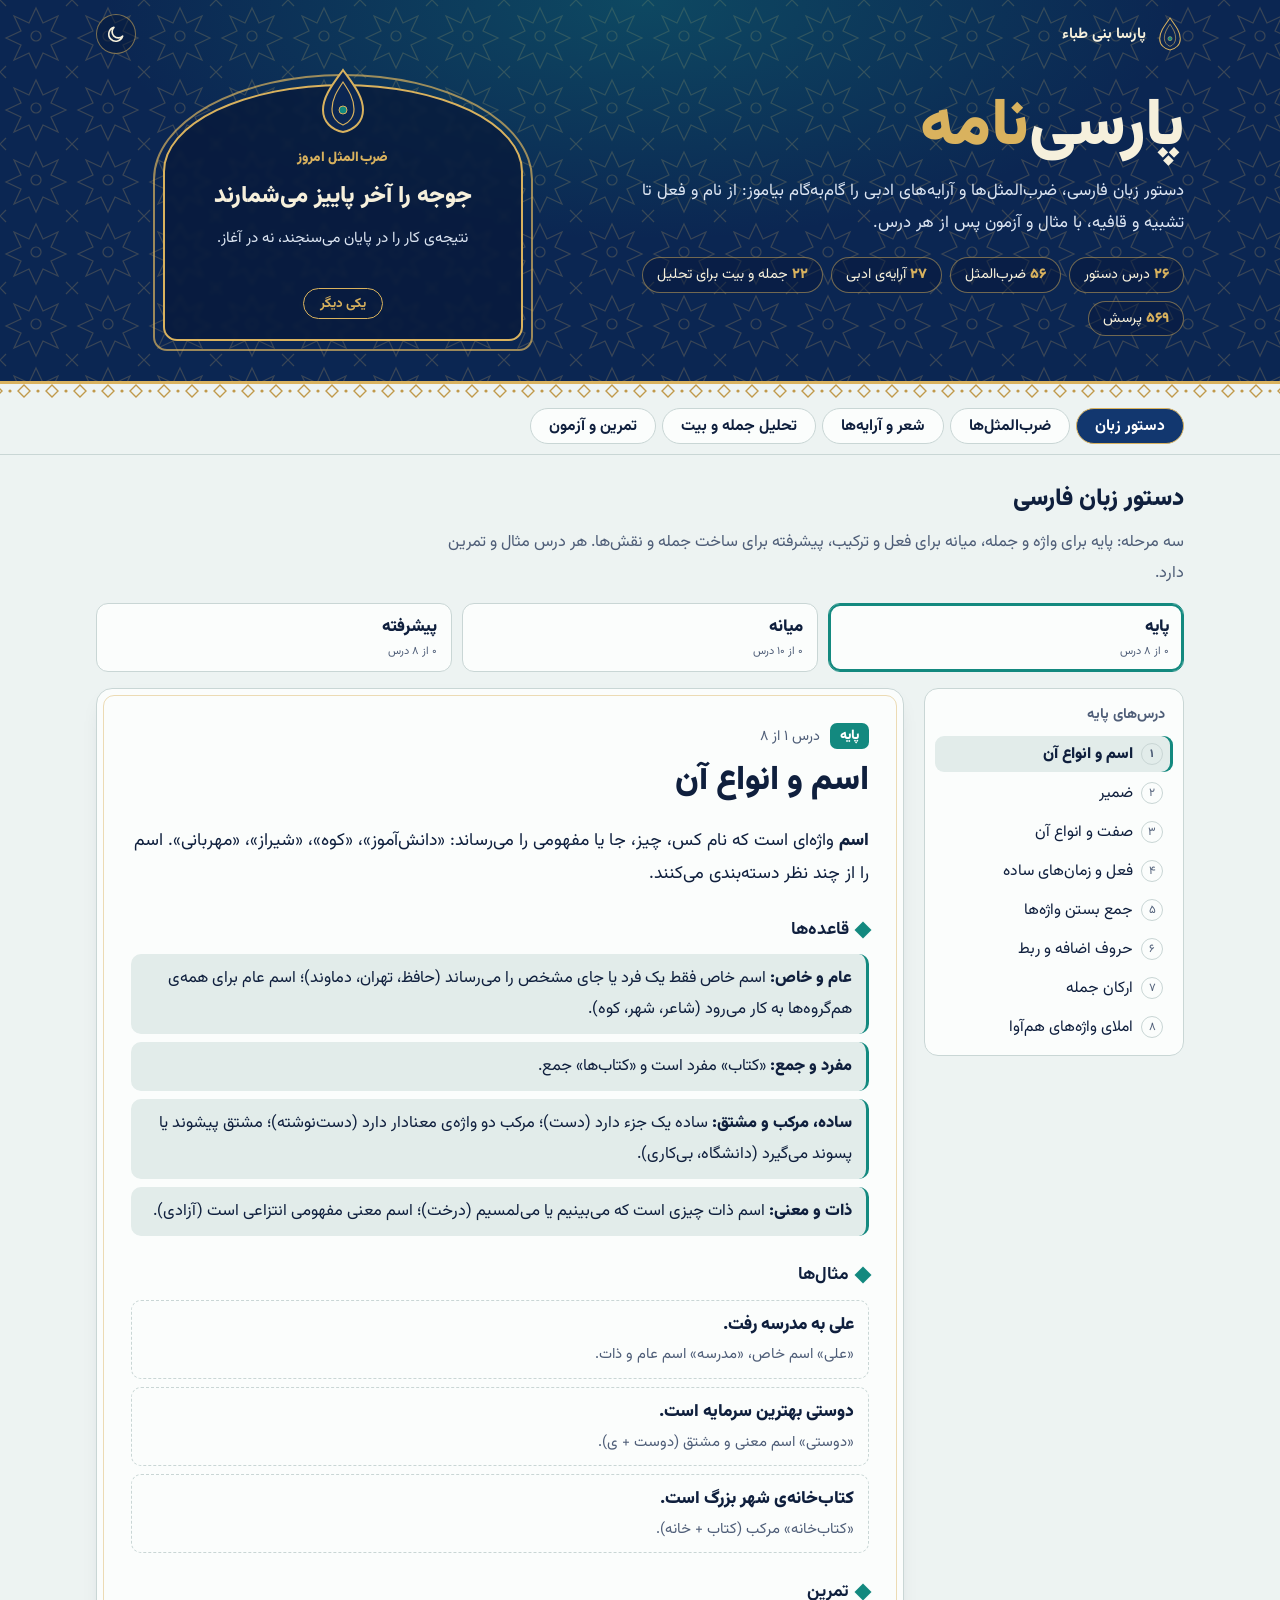
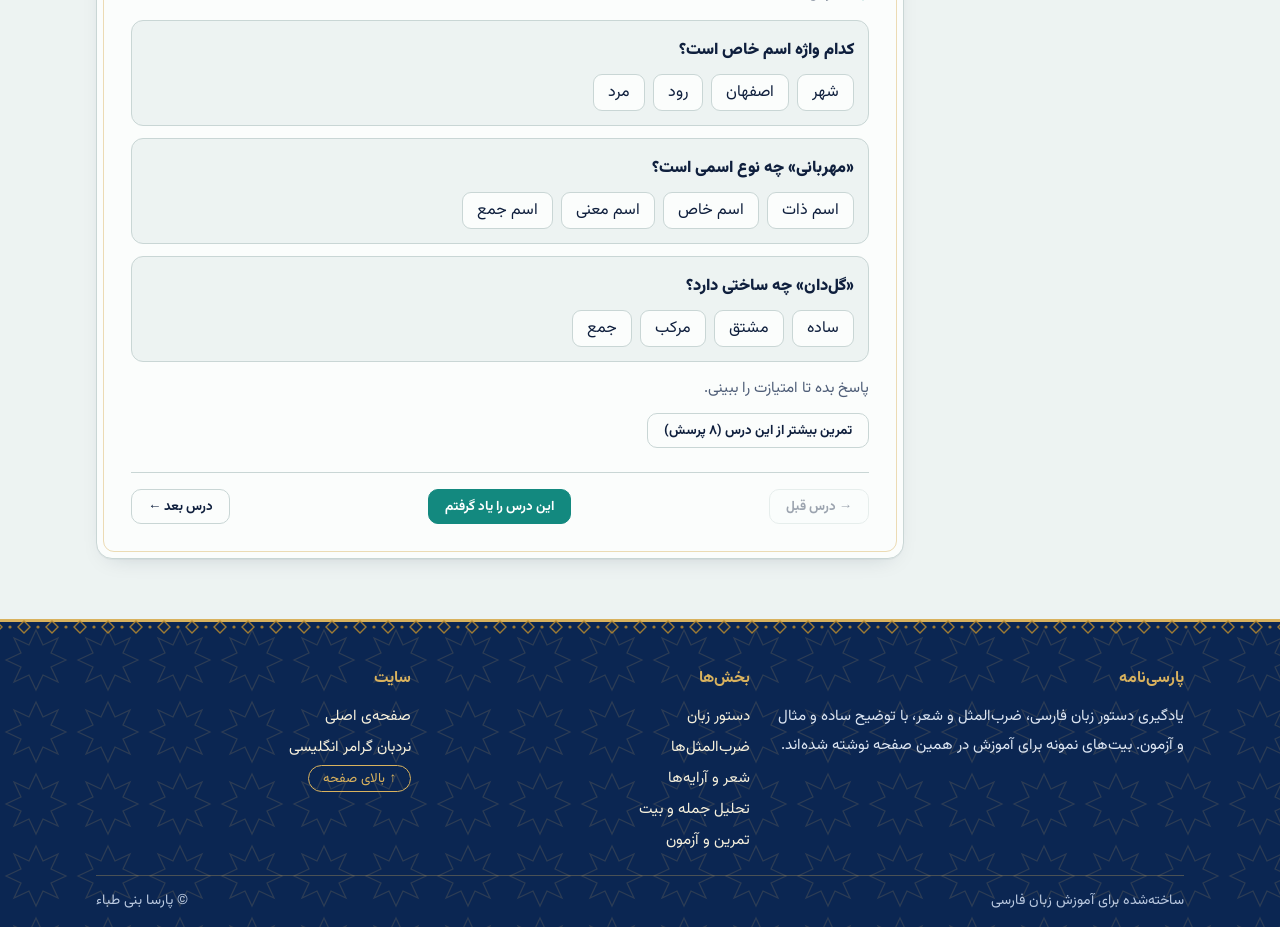
==== commit 1a7d743d: "Site: the Persian surname is written بنی طباء everywhere A one-time migration updates every stored t" ====
--- a/persian/index.html
+++ b/persian/index.html
@@ -214,7 +214,7 @@
 <header class="hero">
  <div class="in">
   <div class="hero-top">
-   <a class="brand" href="https://parsabanitaba.ir/" aria-label="سایت پارسا بنی‌طبا"><svg aria-hidden="true"><use href="#toranj"/></svg><span>پارسا بنی‌طبا</span></a>
+   <a class="brand" href="https://parsabanitaba.ir/" aria-label="سایت پارسا بنی طباء"><svg aria-hidden="true"><use href="#toranj"/></svg><span>پارسا بنی طباء</span></a>
    <button class="iconbtn" id="theme" aria-label="تغییر تم روشن و تاریک" title="تغییر تم"></button>
   </div>
   <div class="hero-main">
@@ -244,7 +244,7 @@
    <div><h4>بخش‌ها</h4><ul><li><button class="fl" data-fmode="gram">دستور زبان</button></li><li><button class="fl" data-fmode="prov">ضرب‌المثل‌ها</button></li><li><button class="fl" data-fmode="poet">شعر و آرایه‌ها</button></li><li><button class="fl" data-fmode="anal">تحلیل جمله و بیت</button></li><li><button class="fl" data-fmode="quiz">تمرین و آزمون</button></li></ul></div>
    <div><h4>سایت</h4><ul><li><a href="https://parsabanitaba.ir/">صفحه‌ی اصلی</a></li><li><a href="https://parsabanitaba.ir/english/">نردبان گرامر انگلیسی</a></li><li><button class="up" id="totop">↑ بالای صفحه</button></li></ul></div>
   </div>
-  <div class="copy"><span>ساخته‌شده برای آموزش زبان فارسی</span><span>© پارسا بنی‌طبا</span></div>
+  <div class="copy"><span>ساخته‌شده برای آموزش زبان فارسی</span><span>© پارسا بنی طباء</span></div>
  </div>
 </footer>
 <noscript><p style="padding:24px">برای استفاده از این صفحه جاوااسکریپت را فعال کنید.</p></noscript><script>
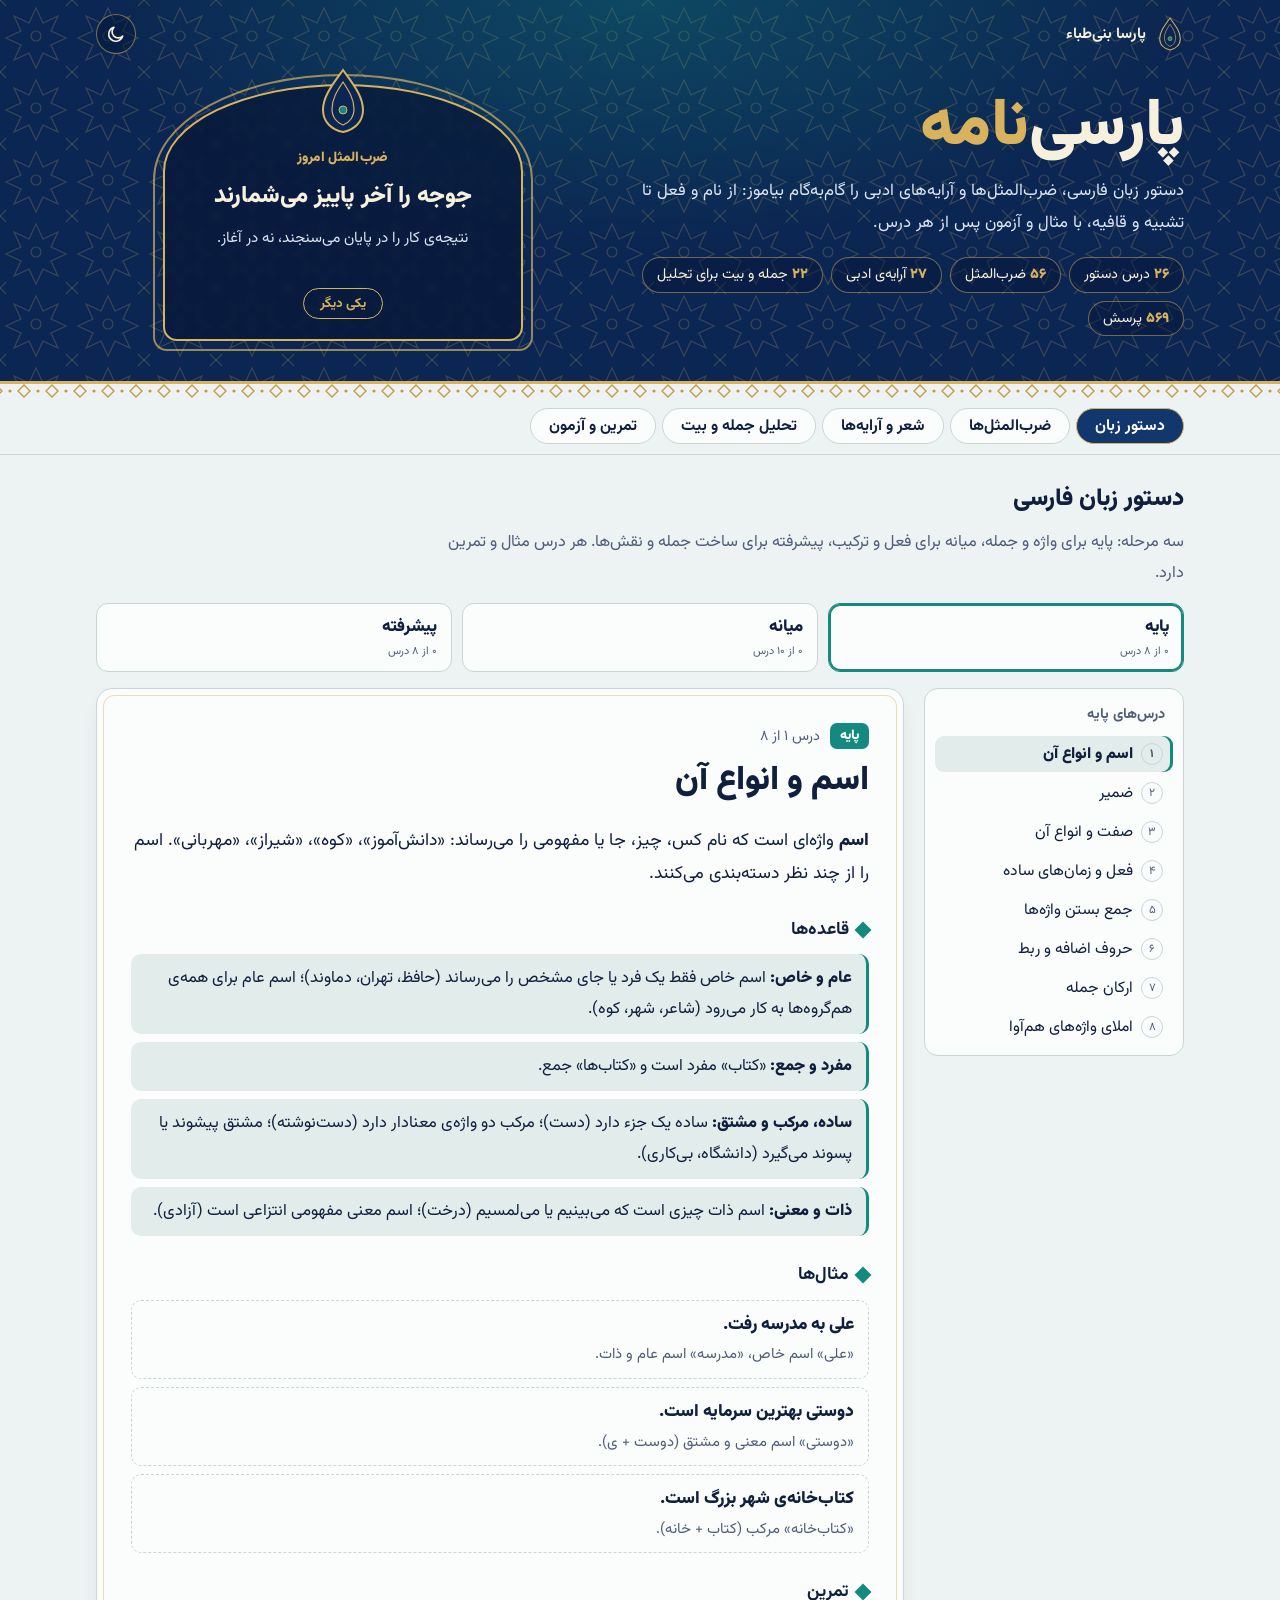
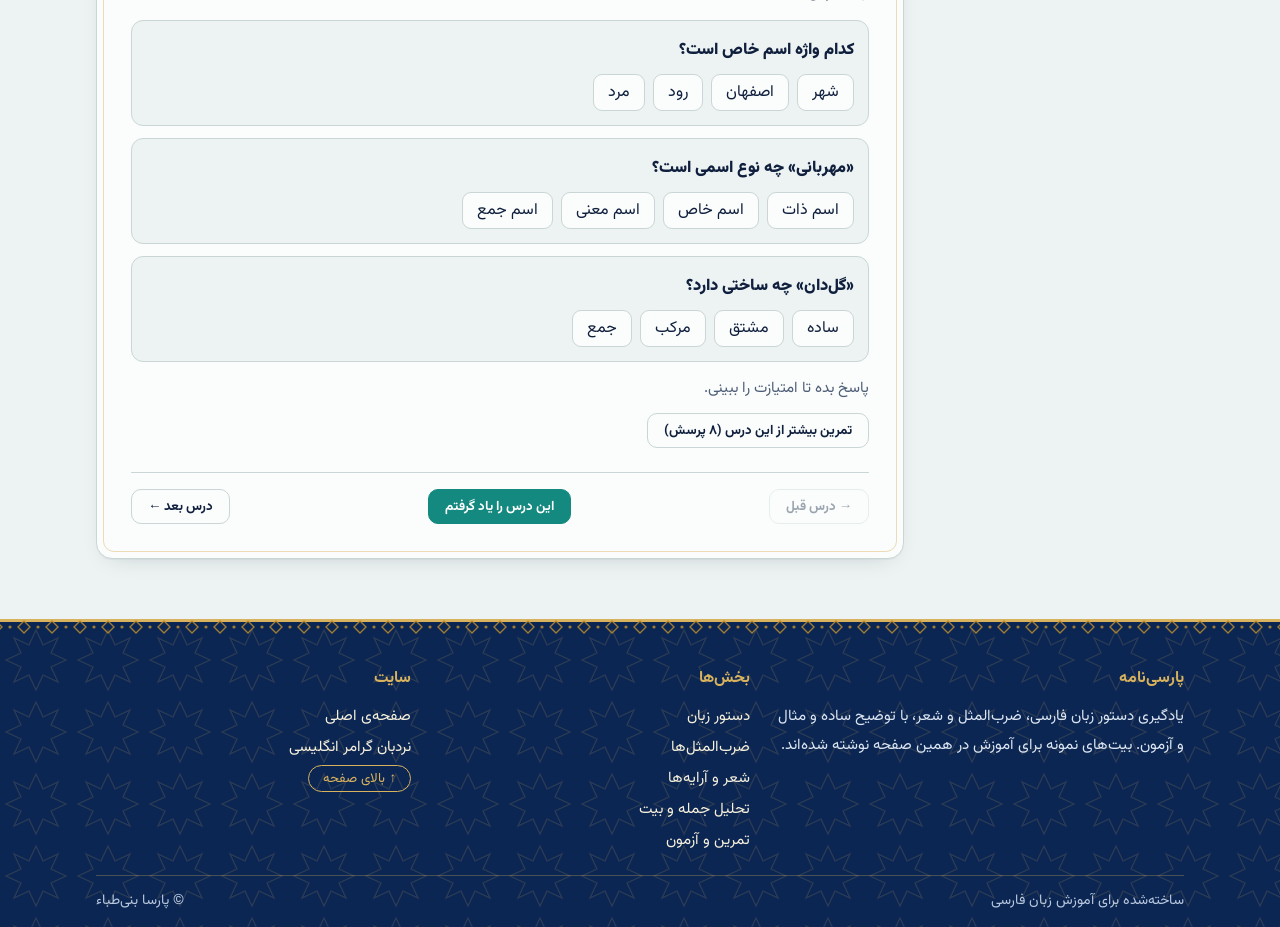
==== commit f2a7c4f1: "Site: the Persian surname is بنی‌طباء with a half-space, so the hero highlights it whole A one-time " ====
--- a/persian/index.html
+++ b/persian/index.html
@@ -214,7 +214,7 @@
 <header class="hero">
  <div class="in">
   <div class="hero-top">
-   <a class="brand" href="https://parsabanitaba.ir/" aria-label="سایت پارسا بنی طباء"><svg aria-hidden="true"><use href="#toranj"/></svg><span>پارسا بنی طباء</span></a>
+   <a class="brand" href="https://parsabanitaba.ir/" aria-label="سایت پارسا بنی‌طباء"><svg aria-hidden="true"><use href="#toranj"/></svg><span>پارسا بنی‌طباء</span></a>
    <button class="iconbtn" id="theme" aria-label="تغییر تم روشن و تاریک" title="تغییر تم"></button>
   </div>
   <div class="hero-main">
@@ -244,7 +244,7 @@
    <div><h4>بخش‌ها</h4><ul><li><button class="fl" data-fmode="gram">دستور زبان</button></li><li><button class="fl" data-fmode="prov">ضرب‌المثل‌ها</button></li><li><button class="fl" data-fmode="poet">شعر و آرایه‌ها</button></li><li><button class="fl" data-fmode="anal">تحلیل جمله و بیت</button></li><li><button class="fl" data-fmode="quiz">تمرین و آزمون</button></li></ul></div>
    <div><h4>سایت</h4><ul><li><a href="https://parsabanitaba.ir/">صفحه‌ی اصلی</a></li><li><a href="https://parsabanitaba.ir/english/">نردبان گرامر انگلیسی</a></li><li><button class="up" id="totop">↑ بالای صفحه</button></li></ul></div>
   </div>
-  <div class="copy"><span>ساخته‌شده برای آموزش زبان فارسی</span><span>© پارسا بنی طباء</span></div>
+  <div class="copy"><span>ساخته‌شده برای آموزش زبان فارسی</span><span>© پارسا بنی‌طباء</span></div>
  </div>
 </footer>
 <noscript><p style="padding:24px">برای استفاده از این صفحه جاوااسکریپت را فعال کنید.</p></noscript><script>
